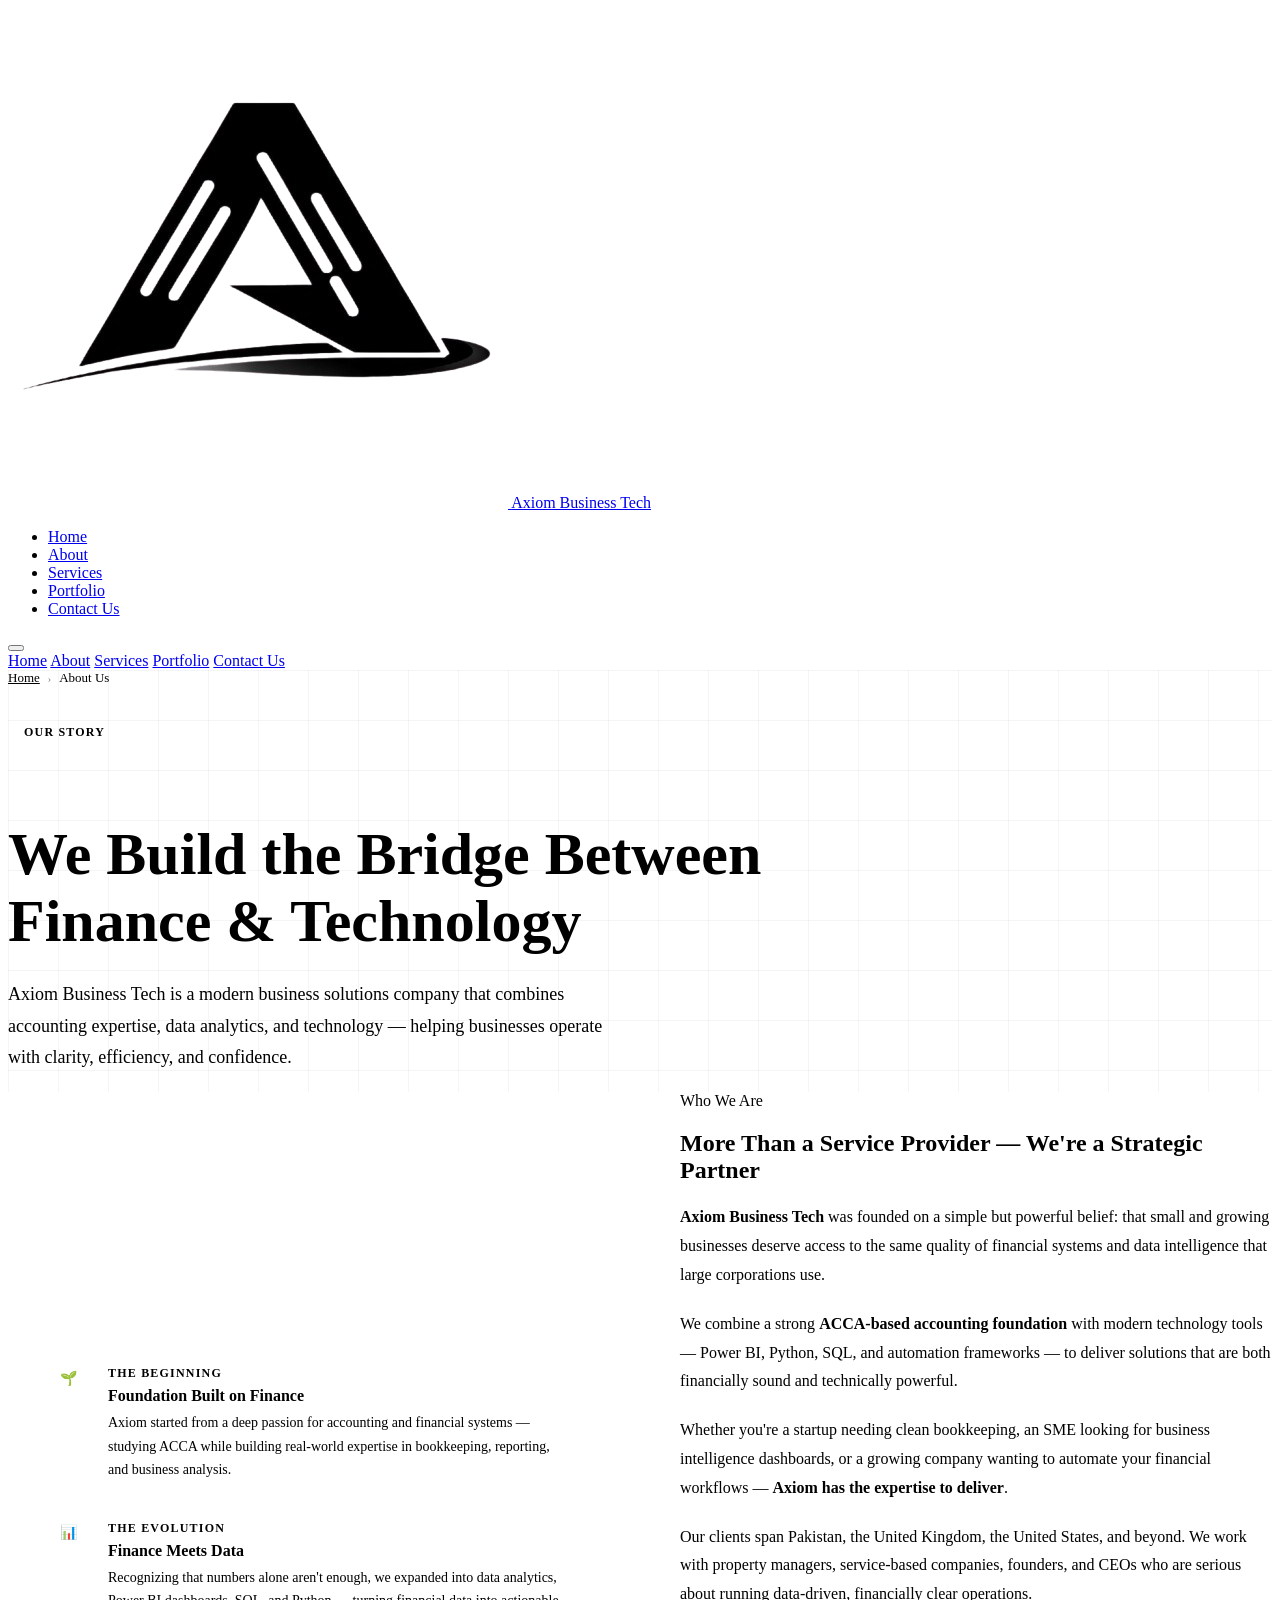
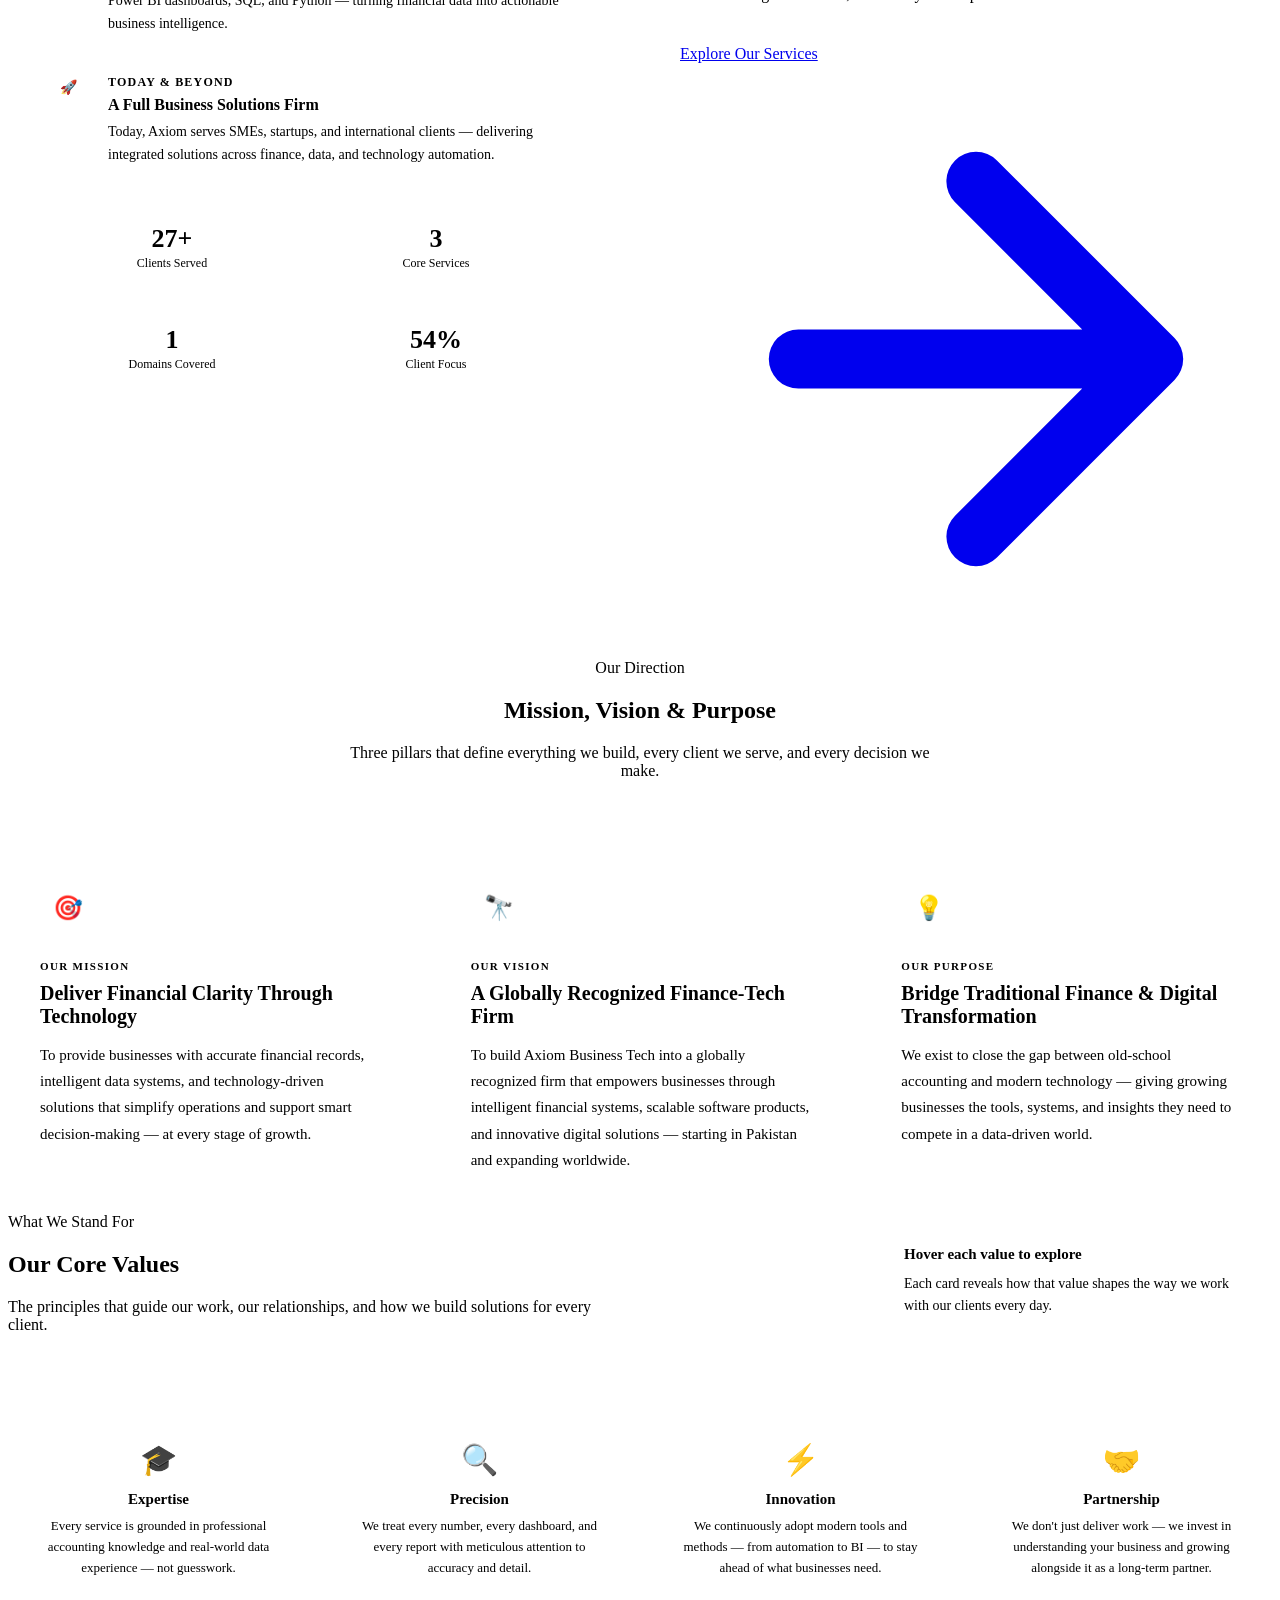
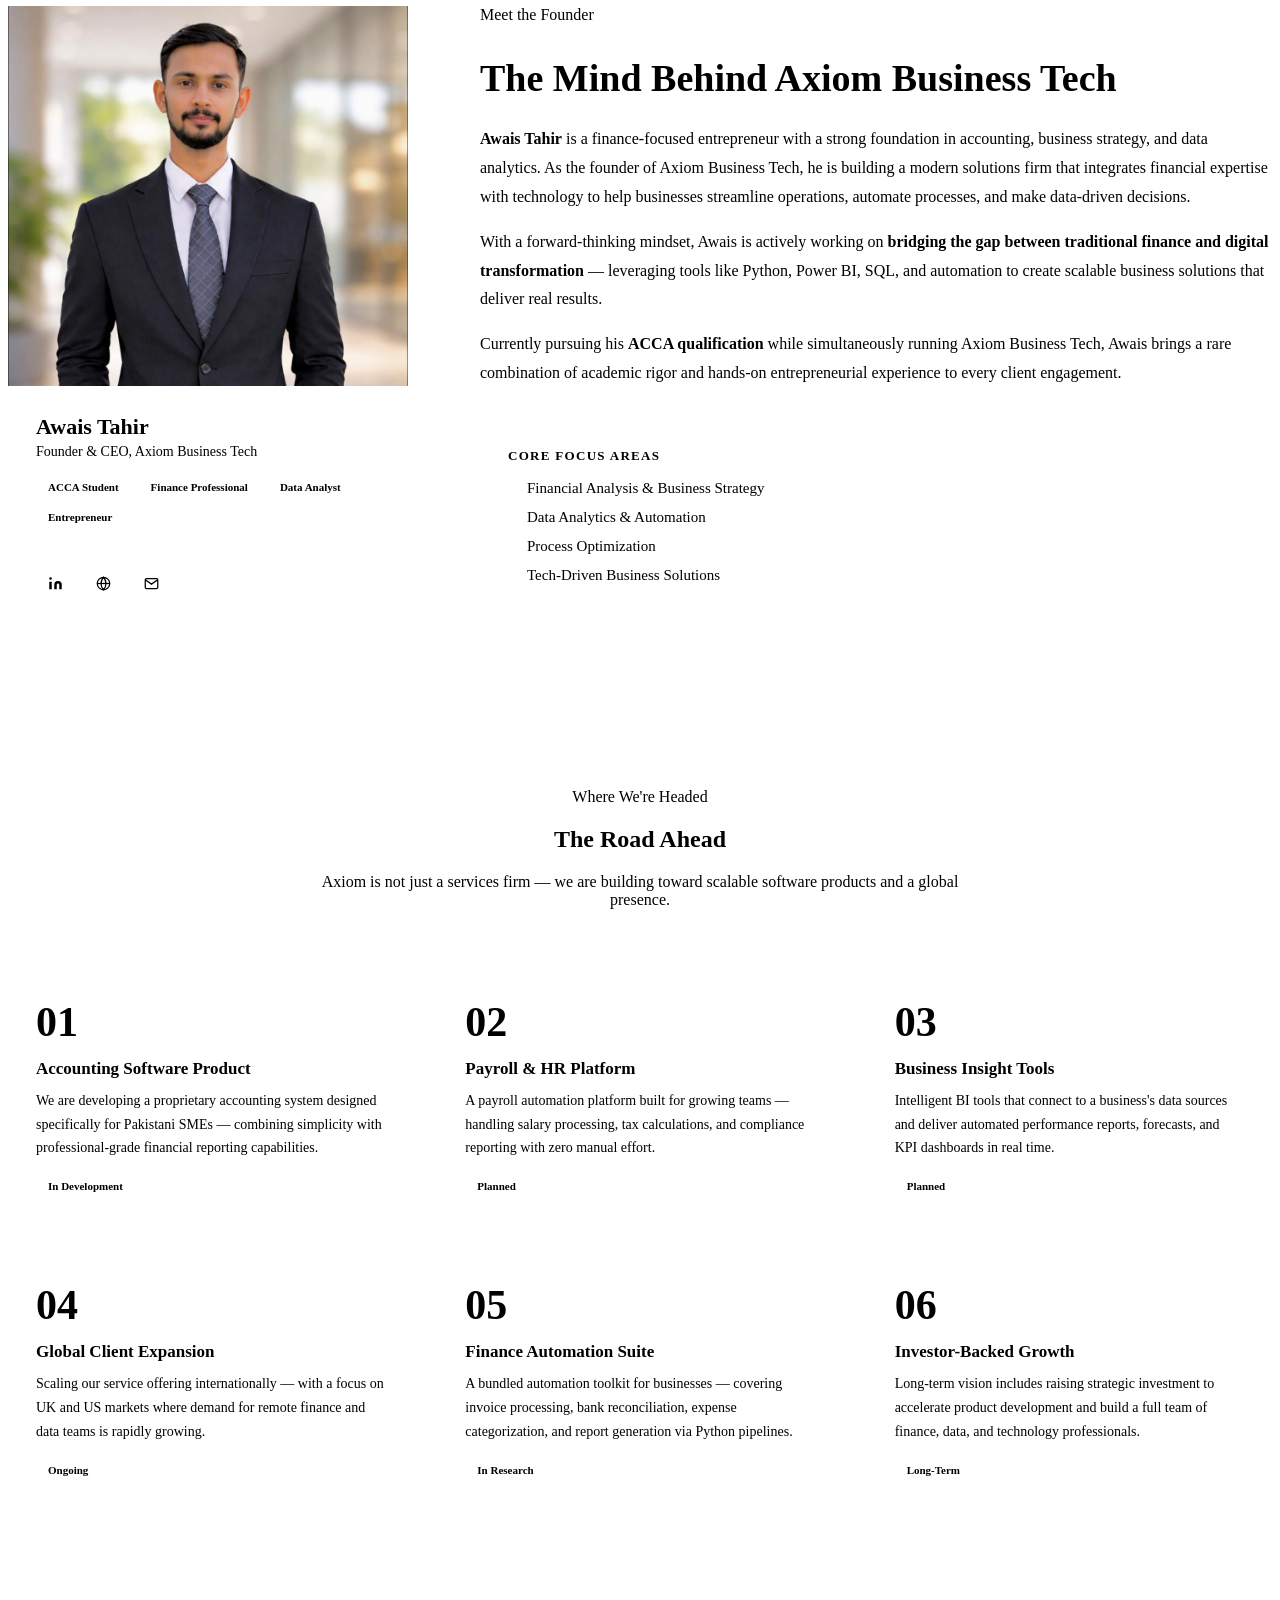
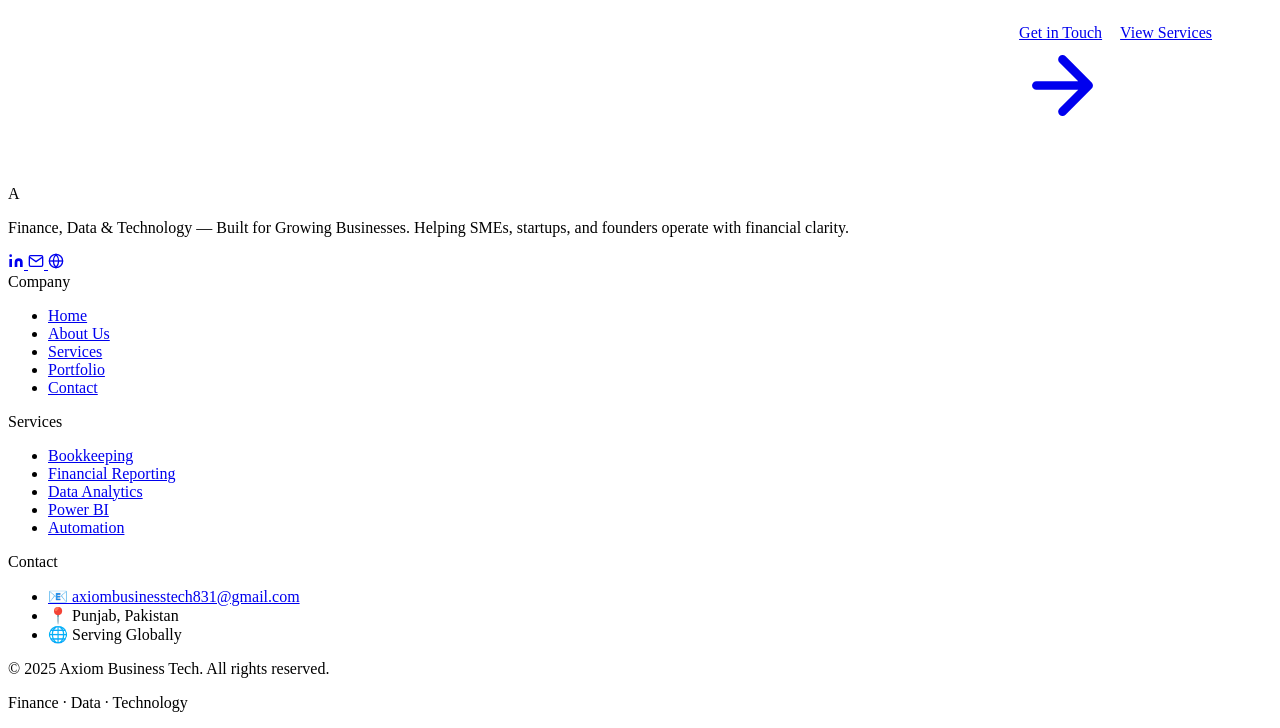
==== about.html @ 5a4dc17b "Update about.html" ====
<!DOCTYPE html>
<html lang="en">
<head>
  <meta charset="UTF-8" />
  <meta name="viewport" content="width=device-width, initial-scale=1.0" />
  <link rel="icon" href="/Assets/axiomlogo.svg" type="image/svg+xml">
  <title>About Us — Axiom Business Tech</title>
  <meta name="description" content="Learn about Axiom Business Tech — our story, mission, vision, and the founder behind the company. A modern finance, data and technology firm built for growing businesses." />
  <meta name="keywords" content="Axiom Business Tech, about us, Awais Tahir, ACCA, finance technology, data analytics, business solutions Pakistan" />
  <meta name="author" content="Axiom Business Tech" />
  <meta name="robots" content="index, follow" />
  <meta property="og:title" content="About Us — Axiom Business Tech" />
  <meta property="og:description" content="Finance, Data & Technology — Built for Growing Businesses" />
  <meta property="og:type" content="website" />
  <link rel="icon" type="image/x-icon" href="assets/favicon.ico" />
  <link rel="apple-touch-icon" href="assets/favicon.ico" />
  <link rel="preconnect" href="https://fonts.googleapis.com" />
  <link rel="preconnect" href="https://fonts.gstatic.com" crossorigin />
  <link href="https://fonts.googleapis.com/css2?family=Sora:wght@300;400;500;600;700;800&family=DM+Sans:wght@300;400;500;600&display=swap" rel="stylesheet" />
  <style>
    .page-hero { padding: calc(var(--nav-height) + 80px) 0 80px; background: var(--color-white); position: relative; overflow: hidden; }
    .page-hero-grid { position: absolute; inset: 0; background-image: linear-gradient(rgba(0,0,0,0.04) 1px, transparent 1px), linear-gradient(90deg, rgba(0,0,0,0.04) 1px, transparent 1px); background-size: 50px 50px; pointer-events: none; }
    .page-hero-content { position: relative; z-index: 1; max-width: 760px; }
    .page-hero-tag { display: inline-flex; align-items: center; gap: 8px; padding: 7px 16px; background: var(--color-bg); border: 1px solid var(--color-border); border-radius: var(--radius-full); font-size: 12px; font-weight: 600; letter-spacing: 0.1em; text-transform: uppercase; color: var(--color-black); margin-bottom: 24px; }
    .page-hero-title { font-family: var(--font-heading); font-size: clamp(36px, 5vw, 60px); font-weight: 800; line-height: 1.12; color: var(--color-black); margin-bottom: 24px; }
    .page-hero-title span { position: relative; display: inline-block; }
    .page-hero-title span::after { content: ""; position: absolute; bottom: 4px; left: 0; width: 100%; height: 4px; background: var(--color-black); border-radius: 2px; opacity: 0.12; }
    .page-hero-subtitle { font-size: 18px; color: var(--color-muted); line-height: 1.75; max-width: 600px; }
    .breadcrumb { display: flex; align-items: center; gap: 8px; font-size: 13px; color: var(--color-muted); margin-bottom: 32px; }
    .breadcrumb a { color: var(--color-muted); transition: var(--transition); }
    .breadcrumb a:hover { color: var(--color-black); }
    .breadcrumb-sep { font-size: 10px; opacity: 0.5; }
    .breadcrumb-current { color: var(--color-black); font-weight: 500; }
    .story-section { padding: var(--section-padding); background: var(--color-white); }
    .story-grid { display: grid; grid-template-columns: 1fr 1fr; gap: 80px; align-items: center; }
    .story-img-box { background: var(--color-bg); border: 1px solid var(--color-border); border-radius: var(--radius-lg); padding: 48px 40px; position: relative; }
    .story-year-line { display: flex; flex-direction: column; gap: 0; }
    .story-year-item { display: flex; gap: 20px; position: relative; }
    .story-year-item:not(:last-child)::after { content: ""; position: absolute; left: 19px; top: 40px; width: 2px; height: calc(100% - 8px); background: var(--color-border); }
    .story-year-dot { width: 40px; height: 40px; border-radius: 50%; background: var(--color-white); border: 2px solid var(--color-border); display: flex; align-items: center; justify-content: center; font-size: 14px; flex-shrink: 0; z-index: 1; transition: var(--transition); }
    .story-year-item:hover .story-year-dot { background: var(--color-black); border-color: var(--color-black); color: white; }
    .story-year-body { padding: 8px 0 32px; }
    .story-year-label { font-family: var(--font-heading); font-size: 12px; font-weight: 700; letter-spacing: 0.1em; text-transform: uppercase; color: var(--color-muted); margin-bottom: 6px; }
    .story-year-title { font-family: var(--font-heading); font-size: 16px; font-weight: 700; color: var(--color-black); margin-bottom: 6px; }
    .story-year-text { font-size: 14px; color: var(--color-muted); line-height: 1.65; }
    .story-stat-row { display: grid; grid-template-columns: 1fr 1fr; gap: 16px; margin-top: 8px; }
    .story-stat-box { background: var(--color-white); border: 1px solid var(--color-border); border-radius: var(--radius-md); padding: 20px; text-align: center; transition: var(--transition); }
    .story-stat-box:hover { box-shadow: var(--shadow-card); transform: translateY(-2px); }
    .story-stat-num { font-family: var(--font-heading); font-size: 26px; font-weight: 800; color: var(--color-black); line-height: 1; margin-bottom: 4px; }
    .story-stat-label { font-size: 12px; color: var(--color-muted); }
    .story-text p { font-size: 16px; color: var(--color-muted); line-height: 1.8; margin-bottom: 20px; }
    .story-text p:last-child { margin-bottom: 0; }
    .story-text strong { color: var(--color-black); font-weight: 600; }
    .mv-section { padding: var(--section-padding); background: var(--color-bg); }
    .mv-header { text-align: center; max-width: 600px; margin: 0 auto 60px; }
    .mv-header .section-label { justify-content: center; }
    .mv-grid { display: grid; grid-template-columns: repeat(3, 1fr); gap: 28px; }
    .mv-card { background: var(--color-white); border: 1px solid var(--color-border); border-radius: var(--radius-lg); padding: 40px 32px; transition: var(--transition); position: relative; overflow: hidden; }
    .mv-card::after { content: ""; position: absolute; bottom: 0; left: 0; right: 0; height: 3px; background: var(--color-black); opacity: 0; transition: opacity 0.3s; }
    .mv-card:hover { box-shadow: var(--shadow-md); transform: translateY(-6px); }
    .mv-card:hover::after { opacity: 1; }
    .mv-card-icon { width: 56px; height: 56px; background: var(--color-bg); border: 1px solid var(--color-border); border-radius: var(--radius-md); display: flex; align-items: center; justify-content: center; font-size: 24px; margin-bottom: 24px; transition: var(--transition); }
    .mv-card:hover .mv-card-icon { background: var(--color-black); }
    .mv-card-label { font-size: 11px; font-weight: 700; letter-spacing: 0.12em; text-transform: uppercase; color: var(--color-muted); margin-bottom: 10px; }
    .mv-card-title { font-family: var(--font-heading); font-size: 20px; font-weight: 700; color: var(--color-black); margin-bottom: 14px; }
    .mv-card-text { font-size: 15px; color: var(--color-muted); line-height: 1.75; }
    .values-section { padding: var(--section-padding); background: var(--color-white); }
    .values-header { display: grid; grid-template-columns: 1fr 1fr; gap: 60px; align-items: center; margin-bottom: 64px; }
    .values-grid { display: grid; grid-template-columns: repeat(4, 1fr); gap: 20px; }
    .value-card { padding: 28px 24px; border: 1px solid var(--color-border); border-radius: var(--radius-lg); background: var(--color-bg); transition: var(--transition); text-align: center; }
    .value-card:hover { background: var(--color-black); border-color: var(--color-black); transform: translateY(-4px); box-shadow: var(--shadow-md); }
    .value-card:hover .value-icon, .value-card:hover .value-title, .value-card:hover .value-text { color: white; }
    .value-icon { font-size: 30px; margin-bottom: 14px; display: block; transition: var(--transition); }
    .value-title { font-family: var(--font-heading); font-size: 15px; font-weight: 700; color: var(--color-black); margin-bottom: 8px; transition: var(--transition); }
    .value-text { font-size: 13px; color: var(--color-muted); line-height: 1.6; transition: var(--transition); }
    .founder-section { padding: var(--section-padding); background: var(--color-bg); }
    .founder-grid { display: grid; grid-template-columns: 400px 1fr; gap: 72px; align-items: start; }
    .founder-card { background: var(--color-white); border: 1px solid var(--color-border); border-radius: var(--radius-lg); overflow: hidden; box-shadow: var(--shadow-card); position: sticky; top: calc(var(--nav-height) + 24px); }
    .founder-photo { width: 100%; height: 380px; background: var(--color-bg-alt); position: relative; overflow: hidden; border-bottom: 1px solid var(--color-border); }
    .founder-photo img { width: 100%; height: 100%; object-fit: cover; object-position: center top; display: block; transition: transform 0.4s ease; }
    .founder-photo:hover img { transform: scale(1.04); }
    .founder-photo-placeholder { width: 100%; height: 100%; background: linear-gradient(160deg, var(--color-bg) 0%, var(--color-bg-alt) 100%); display: flex; flex-direction: column; align-items: center; justify-content: center; gap: 12px; }
    .founder-photo-initials { width: 100px; height: 100px; border-radius: 50%; background: var(--color-black); display: flex; align-items: center; justify-content: center; font-family: var(--font-heading); font-size: 36px; font-weight: 800; color: white; }
    .founder-photo img { width: 100%; height: 100%; object-fit: cover; }
    .founder-card-body { padding: 28px; }
    .founder-name { font-family: var(--font-heading); font-size: 22px; font-weight: 800; color: var(--color-black); margin-bottom: 4px; }
    .founder-role { font-size: 14px; color: var(--color-muted); margin-bottom: 16px; }
    .founder-badges { display: flex; flex-wrap: wrap; gap: 8px; margin-bottom: 20px; }
    .founder-badge { font-size: 11px; font-weight: 600; padding: 5px 12px; border-radius: var(--radius-full); border: 1px solid var(--color-border); background: var(--color-bg); color: var(--color-mid); }
    .founder-socials { display: flex; gap: 10px; padding-top: 16px; border-top: 1px solid var(--color-border); }
    .founder-social { width: 38px; height: 38px; border-radius: var(--radius-sm); border: 1px solid var(--color-border); display: flex; align-items: center; justify-content: center; color: var(--color-mid); transition: var(--transition); }
    .founder-social:hover { background: var(--color-black); border-color: var(--color-black); color: white; transform: translateY(-2px); }
    .founder-content .section-label { margin-bottom: 8px; }
    .founder-content h2 { font-family: var(--font-heading); font-size: clamp(26px, 3.5vw, 38px); font-weight: 800; color: var(--color-black); line-height: 1.2; margin-bottom: 24px; }
    .founder-bio { font-size: 16px; color: var(--color-muted); line-height: 1.8; margin-bottom: 16px; }
    .founder-bio strong { color: var(--color-black); font-weight: 600; }
    .founder-focus { margin: 32px 0; padding: 28px; background: var(--color-white); border: 1px solid var(--color-border); border-radius: var(--radius-lg); }
    .founder-focus-title { font-family: var(--font-heading); font-size: 13px; font-weight: 700; letter-spacing: 0.1em; text-transform: uppercase; color: var(--color-black); margin-bottom: 16px; }
    .founder-focus-list { display: flex; flex-direction: column; gap: 12px; }
    .founder-focus-item { display: flex; align-items: center; gap: 12px; font-size: 15px; color: var(--color-dark); }
    .founder-focus-item::before { content: ""; width: 7px; height: 7px; border-radius: 50%; background: var(--color-black); flex-shrink: 0; }
    .founder-vision-box { background: var(--color-black); border-radius: var(--radius-lg); padding: 32px; margin-top: 8px; }
    .founder-vision-label { font-size: 11px; font-weight: 700; letter-spacing: 0.12em; text-transform: uppercase; color: rgba(255,255,255,0.5); margin-bottom: 12px; }
    .founder-vision-text { font-family: var(--font-heading); font-size: 17px; font-weight: 600; color: white; line-height: 1.65; }
    .future-section { padding: var(--section-padding); background: var(--color-white); }
    .future-header { text-align: center; max-width: 640px; margin: 0 auto 60px; }
    .future-header .section-label { justify-content: center; }
    .future-grid { display: grid; grid-template-columns: repeat(3, 1fr); gap: 24px; margin-bottom: 60px; }
    .future-card { border: 1px solid var(--color-border); border-radius: var(--radius-lg); padding: 32px 28px; background: var(--color-white); transition: var(--transition); position: relative; overflow: hidden; }
    .future-card::before { content: ""; position: absolute; top: 0; left: 0; right: 0; height: 3px; background: var(--color-black); opacity: 0; transition: opacity 0.3s; }
    .future-card:hover { box-shadow: var(--shadow-card); transform: translateY(-4px); background: var(--color-bg); }
    .future-card:hover::before { opacity: 1; }
    .future-card-num { font-family: var(--font-heading); font-size: 42px; font-weight: 800; color: var(--color-border); line-height: 1; margin-bottom: 16px; transition: var(--transition); }
    .future-card:hover .future-card-num { color: var(--color-black); opacity: 0.12; }
    .future-card-title { font-family: var(--font-heading); font-size: 17px; font-weight: 700; color: var(--color-black); margin-bottom: 10px; }
    .future-card-text { font-size: 14px; color: var(--color-muted); line-height: 1.7; }
    .future-card-tag { display: inline-flex; margin-top: 16px; font-size: 11px; font-weight: 600; padding: 4px 12px; border-radius: var(--radius-full); border: 1px solid var(--color-border); color: var(--color-mid); }
    .about-cta-banner { background: var(--color-black); border-radius: var(--radius-lg); padding: 52px 60px; display: flex; align-items: center; justify-content: space-between; gap: 32px; flex-wrap: wrap; }
    .about-cta-text h3 { font-family: var(--font-heading); font-size: clamp(20px, 3vw, 28px); font-weight: 800; color: white; margin-bottom: 8px; }
    .about-cta-text p { font-size: 15px; color: rgba(255,255,255,0.6); }
    @media (max-width: 1024px) {
      .story-grid { grid-template-columns: 1fr; gap: 50px; }
      .mv-grid { grid-template-columns: 1fr 1fr; }
      .values-grid { grid-template-columns: repeat(2, 1fr); }
      .values-header { grid-template-columns: 1fr; gap: 32px; }
      .founder-grid { grid-template-columns: 1fr; gap: 48px; }
      .founder-card { position: static; }
      .founder-photo { aspect-ratio: 4/3; }
      .future-grid { grid-template-columns: 1fr 1fr; }
      .about-cta-banner { padding: 40px; }
    }
    @media (max-width: 768px) {
      .mv-grid { grid-template-columns: 1fr; }
      .values-grid { grid-template-columns: 1fr 1fr; }
      .future-grid { grid-template-columns: 1fr; }
      .about-cta-banner { flex-direction: column; text-align: center; padding: 36px 28px; }
    }
    @media (max-width: 480px) {
      .values-grid { grid-template-columns: 1fr; }
      .story-stat-row { grid-template-columns: 1fr 1fr; }
    }
  </style>
</head>
<body>

  <nav class="navbar" role="navigation" aria-label="Main navigation">
    <div class="nav-container">
      <a href="index.html" class="nav-logo" aria-label="Axiom Business Tech">
        <img src="Assets/axiomlogo.png" alt="Axiom Business Tech Logo" class="nav-logo-img" />
        <span class="nav-logo-text">Axiom Business Tech</span>
      </a>
      <ul class="nav-links" role="list">
        <li><a href="index.html" class="nav-link">Home</a></li>
        <li><a href="about.html" class="nav-link active">About</a></li>
        <li><a href="services.html" class="nav-link">Services</a></li>
        <li><a href="portfolio.html" class="nav-link">Portfolio</a></li>
        <li><a href="contact.html" class="nav-cta">Contact Us</a></li>
      </ul>
      <button id="hamburgerBtn" class="nav-hamburger" aria-label="Toggle mobile menu" aria-expanded="false">
        <span></span><span></span><span></span>
      </button>
    </div>
    <div id="mobileMenu" class="nav-mobile">
      <a href="index.html" class="nav-link">Home</a>
      <a href="about.html" class="nav-link active">About</a>
      <a href="services.html" class="nav-link">Services</a>
      <a href="portfolio.html" class="nav-link">Portfolio</a>
      <a href="contact.html" class="nav-cta">Contact Us</a>
    </div>
  </nav>

  <main>

    <section class="page-hero" aria-label="About page hero">
      <div class="page-hero-grid" aria-hidden="true"></div>
      <div class="container">
        <div class="breadcrumb">
          <a href="index.html">Home</a>
          <span class="breadcrumb-sep">›</span>
          <span class="breadcrumb-current">About Us</span>
        </div>
        <div class="page-hero-content">
          <div class="page-hero-tag"><span>Our Story</span></div>
          <h1 class="page-hero-title">We Build the Bridge Between <span>Finance & Technology</span></h1>
          <p class="page-hero-subtitle">Axiom Business Tech is a modern business solutions company that combines accounting expertise, data analytics, and technology — helping businesses operate with clarity, efficiency, and confidence.</p>
        </div>
      </div>
    </section>

    <section class="story-section" aria-label="Company story">
      <div class="container">
        <div class="story-grid">
          <div class="fade-in">
            <div class="story-img-box">
              <div class="story-year-line">
                <div class="story-year-item">
                  <div class="story-year-dot">🌱</div>
                  <div class="story-year-body">
                    <div class="story-year-label">The Beginning</div>
                    <div class="story-year-title">Foundation Built on Finance</div>
                    <div class="story-year-text">Axiom started from a deep passion for accounting and financial systems — studying ACCA while building real-world expertise in bookkeeping, reporting, and business analysis.</div>
                  </div>
                </div>
                <div class="story-year-item">
                  <div class="story-year-dot">📊</div>
                  <div class="story-year-body">
                    <div class="story-year-label">The Evolution</div>
                    <div class="story-year-title">Finance Meets Data</div>
                    <div class="story-year-text">Recognizing that numbers alone aren't enough, we expanded into data analytics, Power BI dashboards, SQL, and Python — turning financial data into actionable business intelligence.</div>
                  </div>
                </div>
                <div class="story-year-item">
                  <div class="story-year-dot">🚀</div>
                  <div class="story-year-body">
                    <div class="story-year-label">Today & Beyond</div>
                    <div class="story-year-title">A Full Business Solutions Firm</div>
                    <div class="story-year-text">Today, Axiom serves SMEs, startups, and international clients — delivering integrated solutions across finance, data, and technology automation.</div>
                  </div>
                </div>
              </div>
              <div class="story-stat-row">
                <div class="story-stat-box"><div class="story-stat-num" data-count="50" data-suffix="+">50+</div><div class="story-stat-label">Clients Served</div></div>
                <div class="story-stat-box"><div class="story-stat-num" data-count="6" data-suffix="">6</div><div class="story-stat-label">Core Services</div></div>
                <div class="story-stat-box"><div class="story-stat-num" data-count="3" data-suffix="">3</div><div class="story-stat-label">Domains Covered</div></div>
                <div class="story-stat-box"><div class="story-stat-num" data-count="100" data-suffix="%">100%</div><div class="story-stat-label">Client Focus</div></div>
              </div>
            </div>
          </div>

          <div class="story-text fade-in fade-in-delay-2">
            <div class="section-label">Who We Are</div>
            <h2 class="section-title">More Than a Service Provider — We're a Strategic Partner</h2>
            <p><strong>Axiom Business Tech</strong> was founded on a simple but powerful belief: that small and growing businesses deserve access to the same quality of financial systems and data intelligence that large corporations use.</p>
            <p>We combine a strong <strong>ACCA-based accounting foundation</strong> with modern technology tools — Power BI, Python, SQL, and automation frameworks — to deliver solutions that are both financially sound and technically powerful.</p>
            <p>Whether you're a startup needing clean bookkeeping, an SME looking for business intelligence dashboards, or a growing company wanting to automate your financial workflows — <strong>Axiom has the expertise to deliver</strong>.</p>
            <p>Our clients span Pakistan, the United Kingdom, the United States, and beyond. We work with property managers, service-based companies, founders, and CEOs who are serious about running data-driven, financially clear operations.</p>
            <div style="margin-top:36px">
              <a href="services.html" class="btn btn-primary">Explore Our Services <svg class="btn-icon" viewBox="0 0 20 20" fill="none"><path d="M4 10h12M10 4l6 6-6 6" stroke="currentColor" stroke-width="2" stroke-linecap="round" stroke-linejoin="round"/></svg></a>
            </div>
          </div>
        </div>
      </div>
    </section>

    <section class="mv-section" aria-label="Mission and Vision">
      <div class="container">
        <div class="mv-header fade-in">
          <div class="section-label">Our Direction</div>
          <h2 class="section-title">Mission, Vision & Purpose</h2>
          <p class="section-subtitle">Three pillars that define everything we build, every client we serve, and every decision we make.</p>
        </div>
        <div class="mv-grid">
          <div class="mv-card fade-in fade-in-delay-1">
            <div class="mv-card-icon">🎯</div>
            <div class="mv-card-label">Our Mission</div>
            <div class="mv-card-title">Deliver Financial Clarity Through Technology</div>
            <div class="mv-card-text">To provide businesses with accurate financial records, intelligent data systems, and technology-driven solutions that simplify operations and support smart decision-making — at every stage of growth.</div>
          </div>
          <div class="mv-card fade-in fade-in-delay-2">
            <div class="mv-card-icon">🔭</div>
            <div class="mv-card-label">Our Vision</div>
            <div class="mv-card-title">A Globally Recognized Finance-Tech Firm</div>
            <div class="mv-card-text">To build Axiom Business Tech into a globally recognized firm that empowers businesses through intelligent financial systems, scalable software products, and innovative digital solutions — starting in Pakistan and expanding worldwide.</div>
          </div>
          <div class="mv-card fade-in fade-in-delay-3">
            <div class="mv-card-icon">💡</div>
            <div class="mv-card-label">Our Purpose</div>
            <div class="mv-card-title">Bridge Traditional Finance & Digital Transformation</div>
            <div class="mv-card-text">We exist to close the gap between old-school accounting and modern technology — giving growing businesses the tools, systems, and insights they need to compete in a data-driven world.</div>
          </div>
        </div>
      </div>
    </section>

    <section class="values-section" aria-label="Core Values">
      <div class="container">
        <div class="values-header">
          <div class="fade-in">
            <div class="section-label">What We Stand For</div>
            <h2 class="section-title">Our Core Values</h2>
            <p class="section-subtitle">The principles that guide our work, our relationships, and how we build solutions for every client.</p>
          </div>
          <div class="fade-in fade-in-delay-2" style="display:flex;align-items:center;justify-content:flex-end">
            <div style="background:var(--color-bg);border:1px solid var(--color-border);border-radius:var(--radius-lg);padding:28px;max-width:340px">
              <div style="font-family:var(--font-heading);font-size:15px;font-weight:700;color:var(--color-black);margin-bottom:10px">Hover each value to explore</div>
              <div style="font-size:14px;color:var(--color-muted);line-height:1.6">Each card reveals how that value shapes the way we work with our clients every day.</div>
            </div>
          </div>
        </div>
        <div class="values-grid">
          <div class="value-card fade-in fade-in-delay-1"><span class="value-icon">🎓</span><div class="value-title">Expertise</div><div class="value-text">Every service is grounded in professional accounting knowledge and real-world data experience — not guesswork.</div></div>
          <div class="value-card fade-in fade-in-delay-2"><span class="value-icon">🔍</span><div class="value-title">Precision</div><div class="value-text">We treat every number, every dashboard, and every report with meticulous attention to accuracy and detail.</div></div>
          <div class="value-card fade-in fade-in-delay-3"><span class="value-icon">⚡</span><div class="value-title">Innovation</div><div class="value-text">We continuously adopt modern tools and methods — from automation to BI — to stay ahead of what businesses need.</div></div>
          <div class="value-card fade-in fade-in-delay-4"><span class="value-icon">🤝</span><div class="value-title">Partnership</div><div class="value-text">We don't just deliver work — we invest in understanding your business and growing alongside it as a long-term partner.</div></div>
        </div>
      </div>
    </section>

    <section class="founder-section" aria-label="Founder Profile">
      <div class="container">
        <div class="founder-grid">
          <div class="fade-in">
            <div class="founder-card">
              <div class="founder-photo">
                <img
                  src="Assets/founder.png"
                  alt="Awais Tahir — Founder of Axiom Business Tech"
                  onerror="this.style.display='none';this.nextElementSibling.style.display='flex';"
                />
                <div class="founder-photo-placeholder" style="display:none;">
                  <div class="founder-photo-initials">AT</div>
                </div>
              </div>
              <div class="founder-card-body">
                <div class="founder-name">Awais Tahir</div>
                <div class="founder-role">Founder & CEO, Axiom Business Tech</div>
                <div class="founder-badges">
                  <span class="founder-badge">ACCA Student</span>
                  <span class="founder-badge">Finance Professional</span>
                  <span class="founder-badge">Data Analyst</span>
                  <span class="founder-badge">Entrepreneur</span>
                </div>
                <div class="founder-socials">
                  <a href="https://www.linkedin.com/in/iamawais1628" target="_blank" class="founder-social" aria-label="LinkedIn">
                    <svg width="15" height="15" viewBox="0 0 24 24" fill="currentColor"><path d="M16 8a6 6 0 016 6v7h-4v-7a2 2 0 00-2-2 2 2 0 00-2 2v7h-4v-7a6 6 0 016-6zM2 9h4v12H2z"/><circle cx="4" cy="4" r="2"/></svg>
                  </a>
                  <a href="https://www.iamawaistahir.com" target="_blank" class="founder-social" aria-label="Personal Website">
                    <svg width="15" height="15" viewBox="0 0 24 24" fill="none" stroke="currentColor" stroke-width="2"><circle cx="12" cy="12" r="10"/><line x1="2" y1="12" x2="22" y2="12"/><path d="M12 2a15.3 15.3 0 014 10 15.3 15.3 0 01-4 10 15.3 15.3 0 01-4-10 15.3 15.3 0 014-10z"/></svg>
                  </a>
                  <a href="mailto:axiombusinesstech831@gmail.com" class="founder-social" aria-label="Email">
                    <svg width="15" height="15" viewBox="0 0 24 24" fill="none" stroke="currentColor" stroke-width="2"><path d="M4 4h16c1.1 0 2 .9 2 2v12c0 1.1-.9 2-2 2H4c-1.1 0-2-.9-2-2V6c0-1.1.9-2 2-2z"/><polyline points="22,6 12,13 2,6"/></svg>
                  </a>
                </div>
              </div>
            </div>
          </div>

          <div class="founder-content fade-in fade-in-delay-2">
            <div class="section-label">Meet the Founder</div>
            <h2>The Mind Behind Axiom Business Tech</h2>
            <p class="founder-bio"><strong>Awais Tahir</strong> is a finance-focused entrepreneur with a strong foundation in accounting, business strategy, and data analytics. As the founder of Axiom Business Tech, he is building a modern solutions firm that integrates financial expertise with technology to help businesses streamline operations, automate processes, and make data-driven decisions.</p>
            <p class="founder-bio">With a forward-thinking mindset, Awais is actively working on <strong>bridging the gap between traditional finance and digital transformation</strong> — leveraging tools like Python, Power BI, SQL, and automation to create scalable business solutions that deliver real results.</p>
            <p class="founder-bio">Currently pursuing his <strong>ACCA qualification</strong> while simultaneously running Axiom Business Tech, Awais brings a rare combination of academic rigor and hands-on entrepreneurial experience to every client engagement.</p>
            <div class="founder-focus">
              <div class="founder-focus-title">Core Focus Areas</div>
              <div class="founder-focus-list">
                <div class="founder-focus-item">Financial Analysis & Business Strategy</div>
                <div class="founder-focus-item">Data Analytics & Automation</div>
                <div class="founder-focus-item">Process Optimization</div>
                <div class="founder-focus-item">Tech-Driven Business Solutions</div>
              </div>
            </div>
            <div class="founder-vision-box">
              <div class="founder-vision-label">Personal Vision</div>
              <div class="founder-vision-text">"To build Axiom Business Tech into a globally recognized firm that empowers businesses through intelligent financial systems and innovative digital solutions."</div>
            </div>
          </div>
        </div>
      </div>
    </section>

    <section class="future-section" aria-label="Future Direction">
      <div class="container">
        <div class="future-header fade-in">
          <div class="section-label">Where We're Headed</div>
          <h2 class="section-title">The Road Ahead</h2>
          <p class="section-subtitle">Axiom is not just a services firm — we are building toward scalable software products and a global presence.</p>
        </div>
        <div class="future-grid">
          <div class="future-card fade-in fade-in-delay-1"><div class="future-card-num">01</div><div class="future-card-title">Accounting Software Product</div><div class="future-card-text">We are developing a proprietary accounting system designed specifically for Pakistani SMEs — combining simplicity with professional-grade financial reporting capabilities.</div><span class="future-card-tag">In Development</span></div>
          <div class="future-card fade-in fade-in-delay-2"><div class="future-card-num">02</div><div class="future-card-title">Payroll & HR Platform</div><div class="future-card-text">A payroll automation platform built for growing teams — handling salary processing, tax calculations, and compliance reporting with zero manual effort.</div><span class="future-card-tag">Planned</span></div>
          <div class="future-card fade-in fade-in-delay-3"><div class="future-card-num">03</div><div class="future-card-title">Business Insight Tools</div><div class="future-card-text">Intelligent BI tools that connect to a business's data sources and deliver automated performance reports, forecasts, and KPI dashboards in real time.</div><span class="future-card-tag">Planned</span></div>
          <div class="future-card fade-in fade-in-delay-1"><div class="future-card-num">04</div><div class="future-card-title">Global Client Expansion</div><div class="future-card-text">Scaling our service offering internationally — with a focus on UK and US markets where demand for remote finance and data teams is rapidly growing.</div><span class="future-card-tag">Ongoing</span></div>
          <div class="future-card fade-in fade-in-delay-2"><div class="future-card-num">05</div><div class="future-card-title">Finance Automation Suite</div><div class="future-card-text">A bundled automation toolkit for businesses — covering invoice processing, bank reconciliation, expense categorization, and report generation via Python pipelines.</div><span class="future-card-tag">In Research</span></div>
          <div class="future-card fade-in fade-in-delay-3"><div class="future-card-num">06</div><div class="future-card-title">Investor-Backed Growth</div><div class="future-card-text">Long-term vision includes raising strategic investment to accelerate product development and build a full team of finance, data, and technology professionals.</div><span class="future-card-tag">Long-Term</span></div>
        </div>
        <div class="about-cta-banner fade-in">
          <div class="about-cta-text">
            <h3>Ready to Work with Axiom?</h3>
            <p>Let's discuss how we can help your business grow with better financial systems and data-driven decisions.</p>
          </div>
          <div style="display:flex;gap:14px;flex-wrap:wrap">
            <a href="contact.html" class="btn btn-teal">Get in Touch <svg class="btn-icon" viewBox="0 0 20 20" fill="none"><path d="M4 10h12M10 4l6 6-6 6" stroke="currentColor" stroke-width="2" stroke-linecap="round" stroke-linejoin="round"/></svg></a>
            <a href="services.html" class="btn btn-ghost">View Services</a>
          </div>
        </div>
      </div>
    </section>

  </main>

  <footer class="footer" role="contentinfo">
    <div class="container">
      <div class="footer-grid">
        <div>
          <div class="footer-brand-logo" aria-label="Axiom Business Tech">A</div>
          <p class="footer-tagline">Finance, Data & Technology — Built for Growing Businesses. Helping SMEs, startups, and founders operate with financial clarity.</p>
          <div class="footer-socials">
            <a href="https://www.linkedin.com/company/axiombusinesstech831" target="_blank" rel="noopener" class="footer-social" aria-label="LinkedIn">
              <svg width="16" height="16" viewBox="0 0 24 24" fill="currentColor"><path d="M16 8a6 6 0 016 6v7h-4v-7a2 2 0 00-2-2 2 2 0 00-2 2v7h-4v-7a6 6 0 016-6zM2 9h4v12H2z"/><circle cx="4" cy="4" r="2"/></svg>
            </a>
            <a href="mailto:axiombusinesstech831@gmail.com" class="footer-social" aria-label="Email">
              <svg width="16" height="16" viewBox="0 0 24 24" fill="none" stroke="currentColor" stroke-width="2"><path d="M4 4h16c1.1 0 2 .9 2 2v12c0 1.1-.9 2-2 2H4c-1.1 0-2-.9-2-2V6c0-1.1.9-2 2-2z"/><polyline points="22,6 12,13 2,6"/></svg>
            </a>
            <a href="https://www.iamawaistahir.com" target="_blank" rel="noopener" class="footer-social" aria-label="Personal Website">
              <svg width="16" height="16" viewBox="0 0 24 24" fill="none" stroke="currentColor" stroke-width="2"><circle cx="12" cy="12" r="10"/><line x1="2" y1="12" x2="22" y2="12"/><path d="M12 2a15.3 15.3 0 014 10 15.3 15.3 0 01-4 10 15.3 15.3 0 01-4-10 15.3 15.3 0 014-10z"/></svg>
            </a>
          </div>
        </div>
        <div>
          <div class="footer-col-title">Company</div>
          <ul class="footer-links">
            <li><a href="index.html" class="footer-link">Home</a></li>
            <li><a href="about.html" class="footer-link">About Us</a></li>
            <li><a href="services.html" class="footer-link">Services</a></li>
            <li><a href="portfolio.html" class="footer-link">Portfolio</a></li>
            <li><a href="contact.html" class="footer-link">Contact</a></li>
          </ul>
        </div>
        <div>
          <div class="footer-col-title">Services</div>
          <ul class="footer-links">
            <li><a href="services.html" class="footer-link">Bookkeeping</a></li>
            <li><a href="services.html" class="footer-link">Financial Reporting</a></li>
            <li><a href="services.html" class="footer-link">Data Analytics</a></li>
            <li><a href="services.html" class="footer-link">Power BI</a></li>
            <li><a href="services.html" class="footer-link">Automation</a></li>
          </ul>
        </div>
        <div>
          <div class="footer-col-title">Contact</div>
          <ul class="footer-links">
            <li><a href="mailto:axiombusinesstech831@gmail.com" class="footer-link">📧 axiombusinesstech831@gmail.com</a></li>
            <li><span class="footer-link" style="cursor:default">📍 Punjab, Pakistan</span></li>
            <li><span class="footer-link" style="cursor:default">🌐 Serving Globally</span></li>
          </ul>
        </div>
      </div>
      <div class="footer-bottom">
        <p class="footer-copy">© 2025 <span>Axiom Business Tech</span>. All rights reserved.</p>
        <p class="footer-made">Finance · Data · Technology</p>
      </div>
    </div>
  </footer>

  <script>
    var btn  = document.getElementById('hamburgerBtn');
    var menu = document.getElementById('mobileMenu');
    if (btn && menu) {
      btn.onclick = function (e) {
        e.stopPropagation();
        var isOpen = menu.style.display === 'flex';
        menu.style.display = isOpen ? 'none' : 'flex';
        btn.classList.toggle('open', !isOpen);
      };
      menu.querySelectorAll('a').forEach(function (a) {
        a.onclick = function () { menu.style.display = 'none'; btn.classList.remove('open'); };
      });
      document.addEventListener('click', function (e) {
        if (!btn.contains(e.target) && !menu.contains(e.target)) {
          menu.style.display = 'none'; btn.classList.remove('open');
        }
      });
    }
    var navbar = document.querySelector('.navbar');
    if (navbar) {
      window.addEventListener('scroll', function () {
        navbar.classList.toggle('scrolled', window.scrollY > 20);
      }, { passive: true });
    }
    function revealVisible() {
      document.querySelectorAll('.fade-in').forEach(function (el) {
        if (el.getBoundingClientRect().top < window.innerHeight + 100) el.classList.add('visible');
      });
    }
    window.addEventListener('scroll', revealVisible, { passive: true });
    revealVisible();
    if ('IntersectionObserver' in window) {
      var co = new IntersectionObserver(function (entries) {
        entries.forEach(function (entry) {
          if (!entry.isIntersecting) return;
          var el = entry.target, target = +el.dataset.count, suffix = el.dataset.suffix || '';
          var step = target / (1800 / 16), cur = 0;
          var t = setInterval(function () {
            cur += step;
            if (cur >= target) { cur = target; clearInterval(t); }
            el.textContent = Math.floor(cur) + suffix;
          }, 16);
          co.unobserve(el);
        });
      }, { threshold: 0.5 });
      document.querySelectorAll('[data-count]').forEach(function (el) { co.observe(el); });
    }
  </script>

</body>
</html>
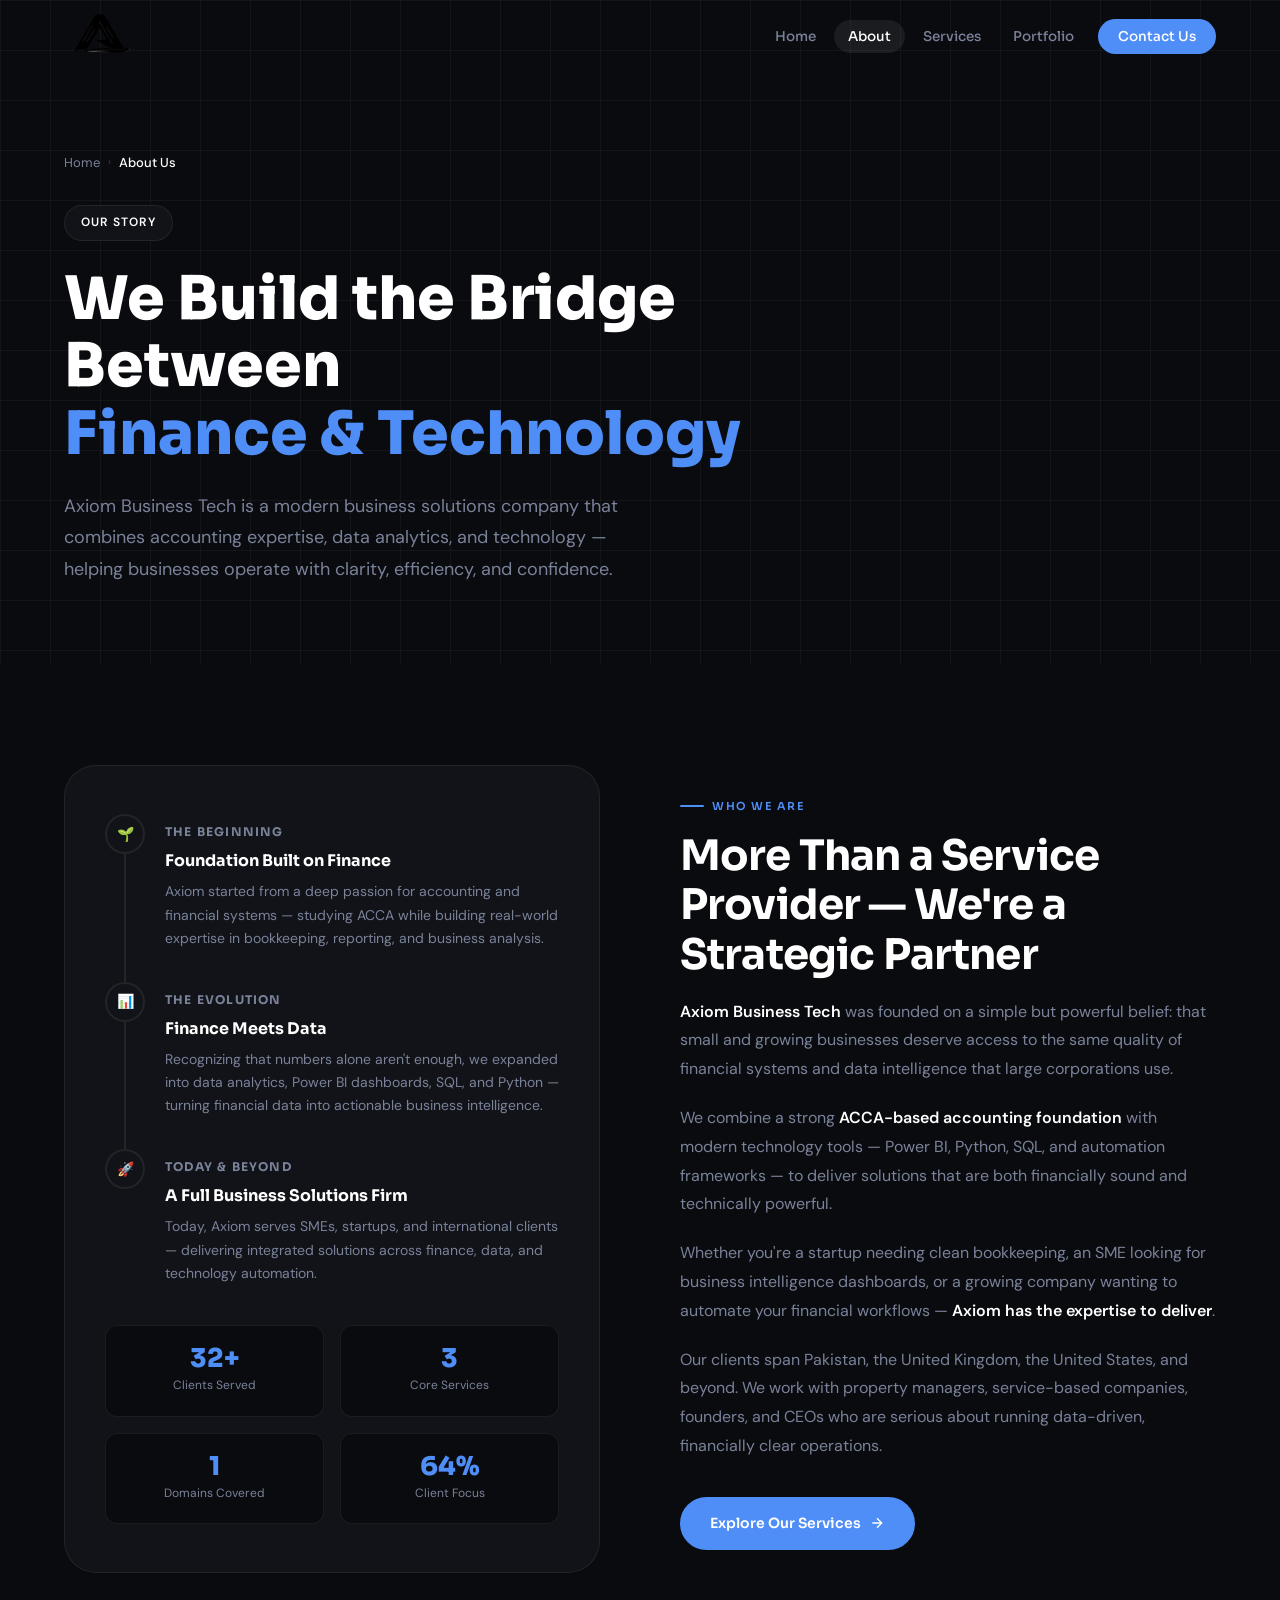
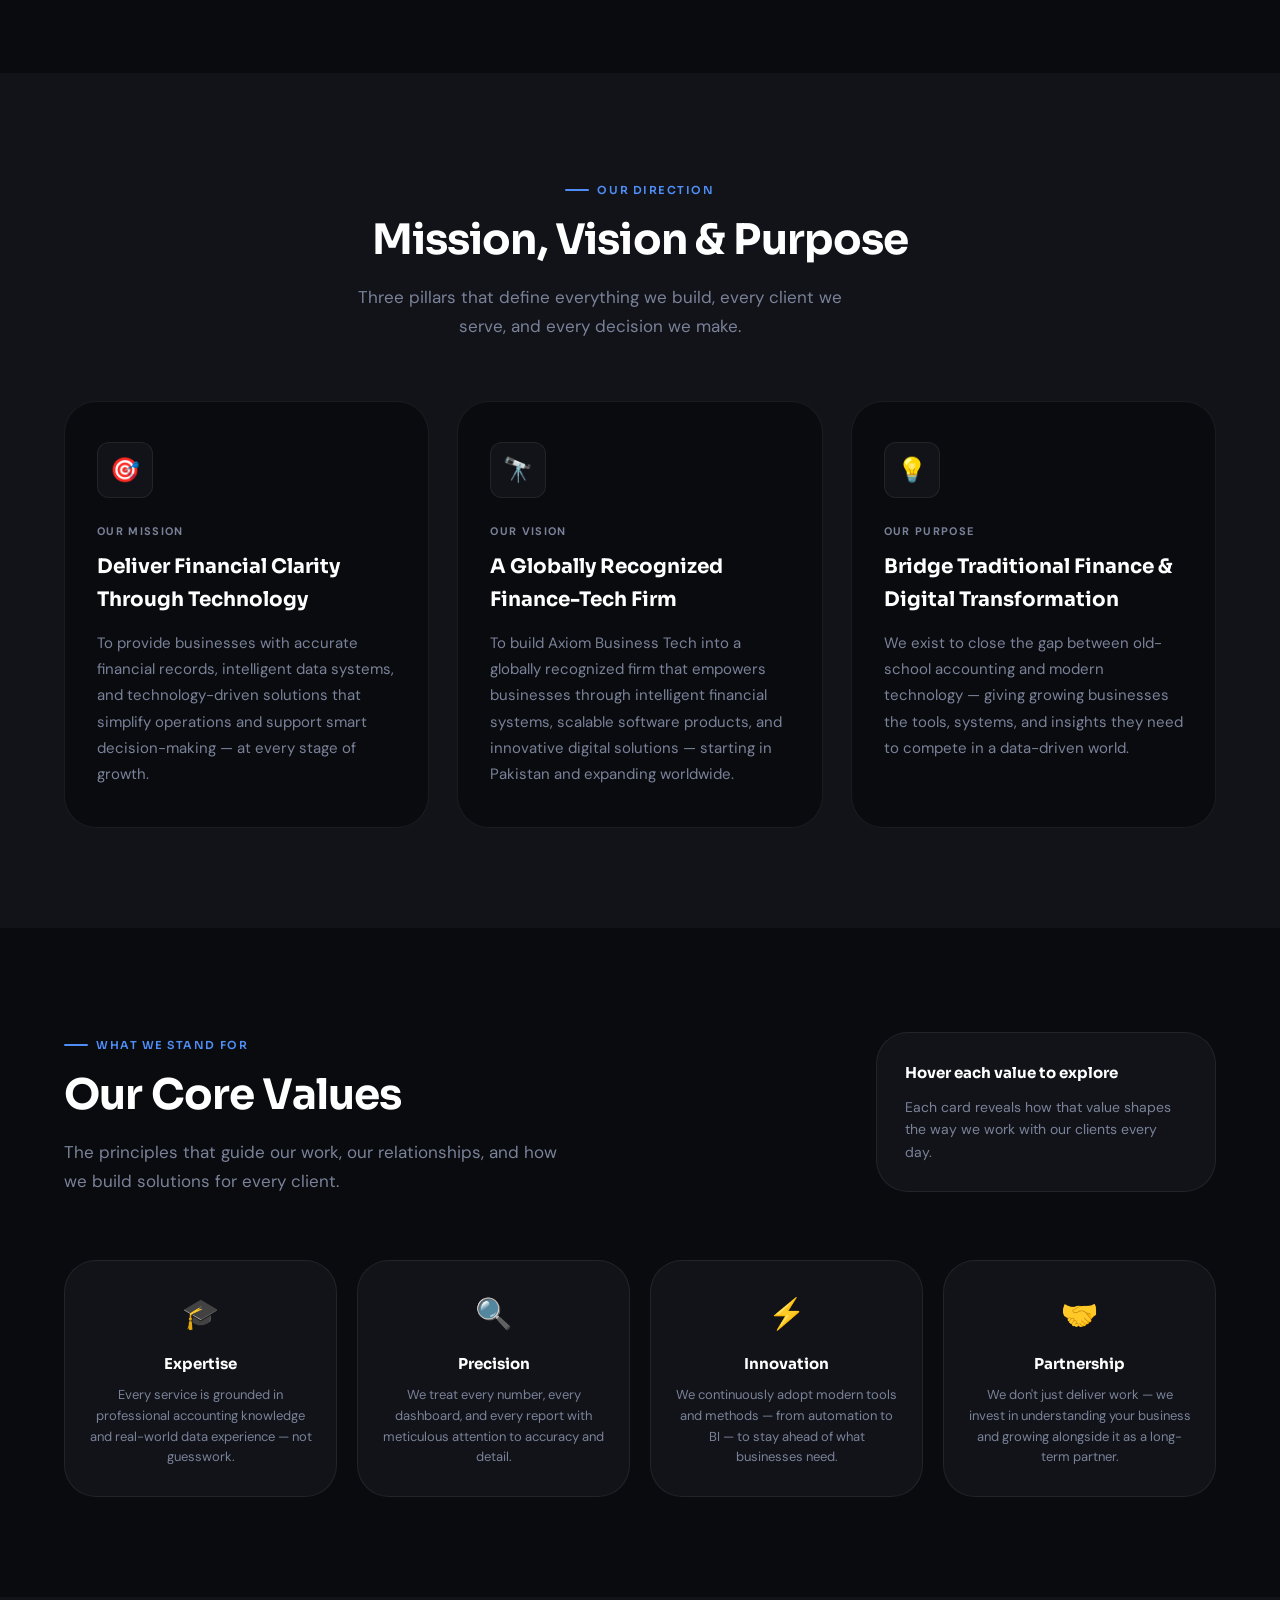
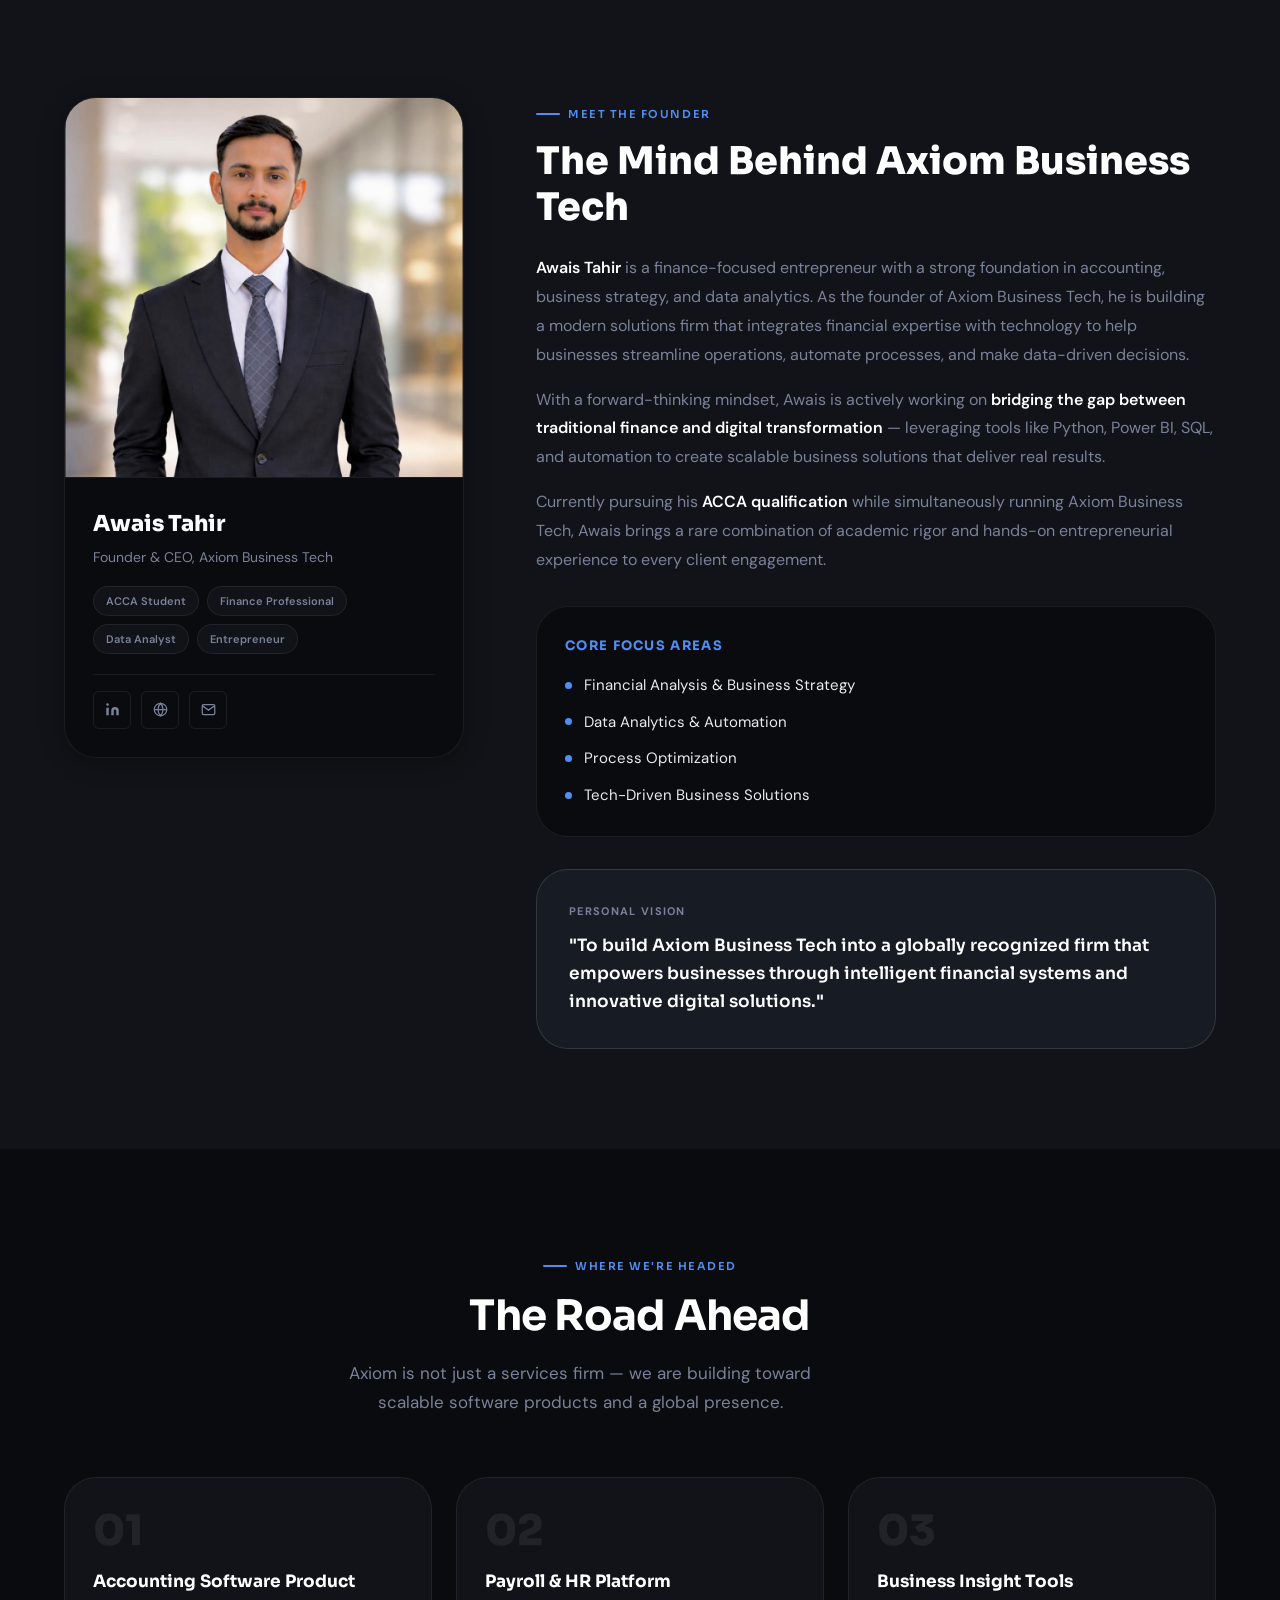
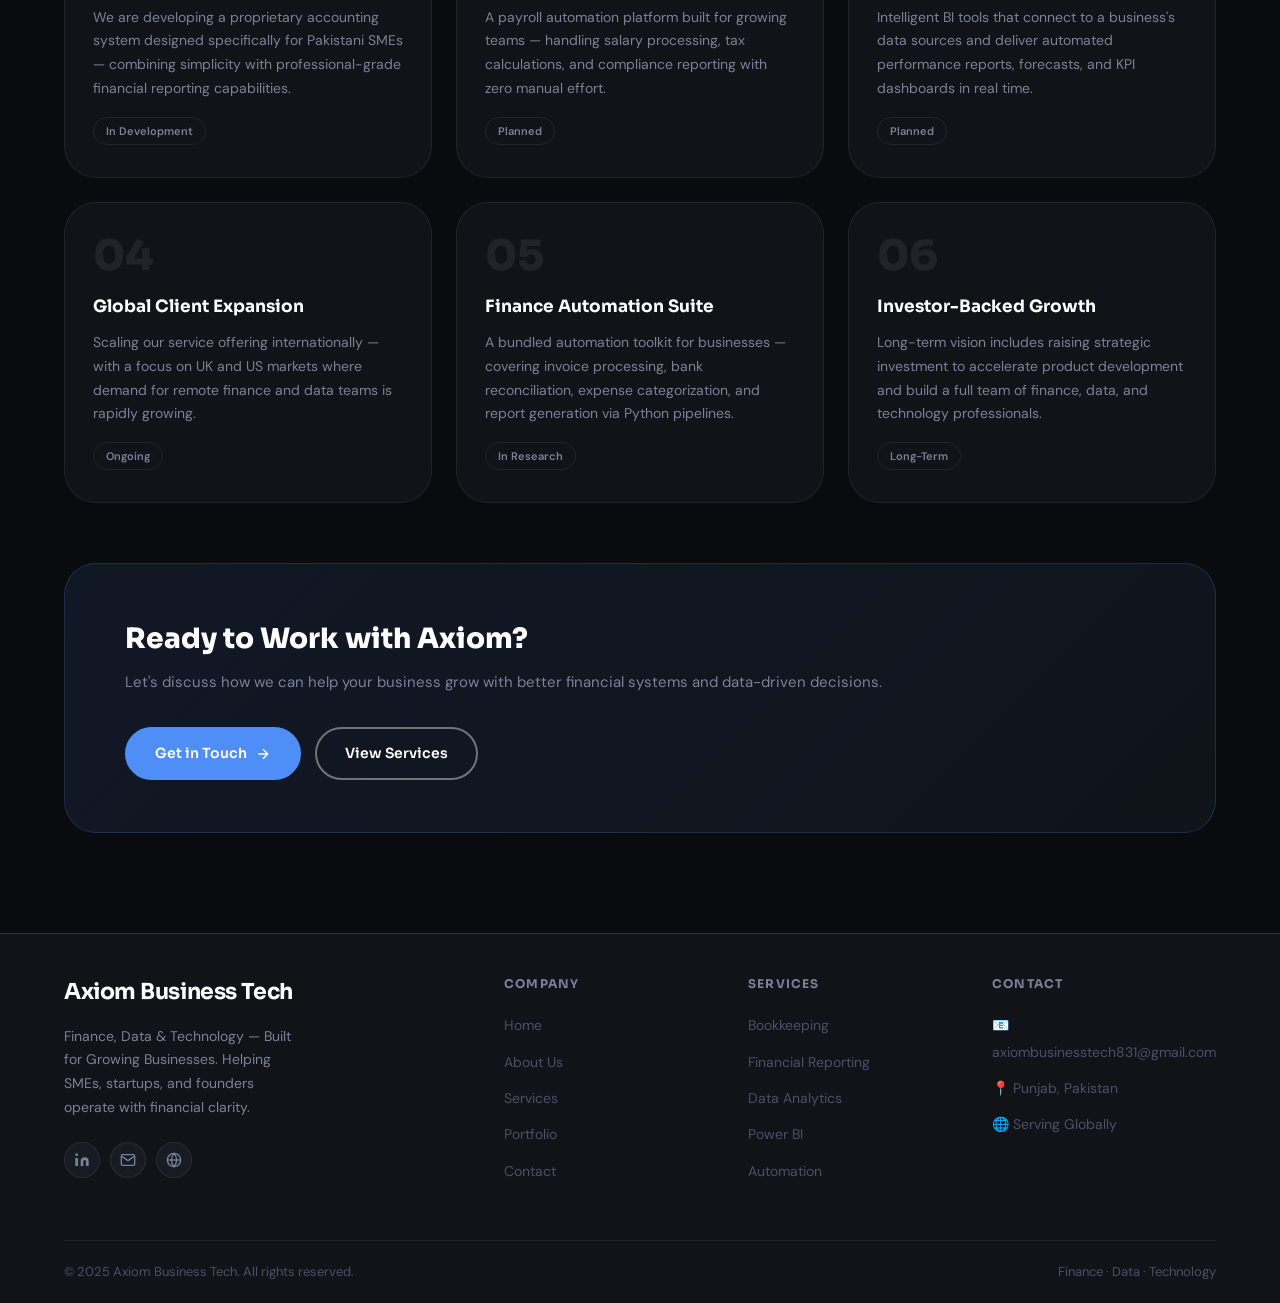
==== commit 77f9bcc6: "Update about.html" ====
--- a/about.html
+++ b/about.html
@@ -3,7 +3,7 @@
 <head>
   <meta charset="UTF-8" />
   <meta name="viewport" content="width=device-width, initial-scale=1.0" />
-  <link rel="icon" href="/Assets/axiomlogo.svg" type="image/svg+xml">
+  <link rel="icon" href="Assets/axiomlogo.png" type="image/png">
   <title>About Us — Axiom Business Tech</title>
   <meta name="description" content="Learn about Axiom Business Tech — our story, mission, vision, and the founder behind the company. A modern finance, data and technology firm built for growing businesses." />
   <meta name="keywords" content="Axiom Business Tech, about us, Awais Tahir, ACCA, finance technology, data analytics, business solutions Pakistan" />
@@ -12,112 +12,144 @@
   <meta property="og:title" content="About Us — Axiom Business Tech" />
   <meta property="og:description" content="Finance, Data & Technology — Built for Growing Businesses" />
   <meta property="og:type" content="website" />
-  <link rel="icon" type="image/x-icon" href="assets/favicon.ico" />
-  <link rel="apple-touch-icon" href="assets/favicon.ico" />
   <link rel="preconnect" href="https://fonts.googleapis.com" />
   <link rel="preconnect" href="https://fonts.gstatic.com" crossorigin />
   <link href="https://fonts.googleapis.com/css2?family=Sora:wght@300;400;500;600;700;800&family=DM+Sans:wght@300;400;500;600&display=swap" rel="stylesheet" />
+  <link rel="stylesheet" href="style.css" />
   <style>
-    .page-hero { padding: calc(var(--nav-height) + 80px) 0 80px; background: var(--color-white); position: relative; overflow: hidden; }
-    .page-hero-grid { position: absolute; inset: 0; background-image: linear-gradient(rgba(0,0,0,0.04) 1px, transparent 1px), linear-gradient(90deg, rgba(0,0,0,0.04) 1px, transparent 1px); background-size: 50px 50px; pointer-events: none; }
+    /* ── FIX 1: Map --color-* aliases to the site's actual --clr-* tokens.
+       style.css defines --clr-* (dark theme). about.html was written with
+       --color-* names so every var() resolved to undefined (transparent),
+       letting the dark body bleed through. ───────────────────────────── */
+    :root {
+      --color-white:  var(--clr-bg);
+      --color-bg:     var(--clr-surface);
+      --color-bg-alt: var(--clr-surface-2);
+      --color-black:  var(--clr-white);
+      --color-dark:   var(--clr-text);
+      --color-mid:    var(--clr-subtle);
+      --color-muted:  var(--clr-muted);
+      --color-border: var(--clr-border);
+    }
+
+    /* ── FIX 2: Force-hide mobile menu on load. style.css may declare
+       .mobile-menu { display: flex } globally; !important wins over that.
+       The JS toggle works by setting element.style.display directly,
+       which overrides even !important, so hamburger toggling still works. */
+    #mobileMenu { display: none !important; }
+    #mobileMenu.open { display: flex !important; }
+
+    /* ── Page-specific layout (unchanged from original) ─────────────── */
+    .page-hero { padding: calc(var(--nav-h, 72px) + 80px) 0 80px; background: var(--clr-bg); position: relative; overflow: hidden; }
+    .page-hero-grid { position: absolute; inset: 0; background-image: linear-gradient(rgba(255,255,255,0.04) 1px, transparent 1px), linear-gradient(90deg, rgba(255,255,255,0.04) 1px, transparent 1px); background-size: 50px 50px; pointer-events: none; }
     .page-hero-content { position: relative; z-index: 1; max-width: 760px; }
-    .page-hero-tag { display: inline-flex; align-items: center; gap: 8px; padding: 7px 16px; background: var(--color-bg); border: 1px solid var(--color-border); border-radius: var(--radius-full); font-size: 12px; font-weight: 600; letter-spacing: 0.1em; text-transform: uppercase; color: var(--color-black); margin-bottom: 24px; }
-    .page-hero-title { font-family: var(--font-heading); font-size: clamp(36px, 5vw, 60px); font-weight: 800; line-height: 1.12; color: var(--color-black); margin-bottom: 24px; }
-    .page-hero-title span { position: relative; display: inline-block; }
-    .page-hero-title span::after { content: ""; position: absolute; bottom: 4px; left: 0; width: 100%; height: 4px; background: var(--color-black); border-radius: 2px; opacity: 0.12; }
-    .page-hero-subtitle { font-size: 18px; color: var(--color-muted); line-height: 1.75; max-width: 600px; }
-    .breadcrumb { display: flex; align-items: center; gap: 8px; font-size: 13px; color: var(--color-muted); margin-bottom: 32px; }
-    .breadcrumb a { color: var(--color-muted); transition: var(--transition); }
-    .breadcrumb a:hover { color: var(--color-black); }
+    .page-hero-tag { display: inline-flex; align-items: center; gap: 8px; padding: 7px 16px; background: var(--clr-surface); border: 1px solid var(--clr-border); border-radius: var(--radius-full); font-size: 12px; font-weight: 600; letter-spacing: 0.1em; text-transform: uppercase; color: var(--clr-white); margin-bottom: 24px; }
+    .page-hero-title { font-family: var(--font-display); font-size: clamp(36px, 5vw, 60px); font-weight: 800; line-height: 1.12; color: var(--clr-white); margin-bottom: 24px; }
+    .page-hero-title span { position: relative; display: inline-block; color: var(--clr-accent); }
+    .page-hero-subtitle { font-size: 18px; color: var(--clr-muted); line-height: 1.75; max-width: 600px; }
+    .breadcrumb { display: flex; align-items: center; gap: 8px; font-size: 13px; color: var(--clr-muted); margin-bottom: 32px; }
+    .breadcrumb a { color: var(--clr-muted); transition: color 0.2s; }
+    .breadcrumb a:hover { color: var(--clr-white); }
     .breadcrumb-sep { font-size: 10px; opacity: 0.5; }
-    .breadcrumb-current { color: var(--color-black); font-weight: 500; }
-    .story-section { padding: var(--section-padding); background: var(--color-white); }
+    .breadcrumb-current { color: var(--clr-white); font-weight: 500; }
+
+    /* Story */
+    .story-section { padding: var(--section-padding, 100px 0); background: var(--clr-bg); }
     .story-grid { display: grid; grid-template-columns: 1fr 1fr; gap: 80px; align-items: center; }
-    .story-img-box { background: var(--color-bg); border: 1px solid var(--color-border); border-radius: var(--radius-lg); padding: 48px 40px; position: relative; }
+    .story-img-box { background: var(--clr-surface); border: 1px solid var(--clr-border); border-radius: var(--radius-xl); padding: 48px 40px; position: relative; }
     .story-year-line { display: flex; flex-direction: column; gap: 0; }
     .story-year-item { display: flex; gap: 20px; position: relative; }
-    .story-year-item:not(:last-child)::after { content: ""; position: absolute; left: 19px; top: 40px; width: 2px; height: calc(100% - 8px); background: var(--color-border); }
-    .story-year-dot { width: 40px; height: 40px; border-radius: 50%; background: var(--color-white); border: 2px solid var(--color-border); display: flex; align-items: center; justify-content: center; font-size: 14px; flex-shrink: 0; z-index: 1; transition: var(--transition); }
-    .story-year-item:hover .story-year-dot { background: var(--color-black); border-color: var(--color-black); color: white; }
+    .story-year-item:not(:last-child)::after { content: ""; position: absolute; left: 19px; top: 40px; width: 2px; height: calc(100% - 8px); background: var(--clr-border); }
+    .story-year-dot { width: 40px; height: 40px; border-radius: 50%; background: var(--clr-surface); border: 2px solid var(--clr-border); display: flex; align-items: center; justify-content: center; font-size: 14px; flex-shrink: 0; z-index: 1; transition: all 0.2s; }
+    .story-year-item:hover .story-year-dot { background: var(--clr-accent); border-color: var(--clr-accent); }
     .story-year-body { padding: 8px 0 32px; }
-    .story-year-label { font-family: var(--font-heading); font-size: 12px; font-weight: 700; letter-spacing: 0.1em; text-transform: uppercase; color: var(--color-muted); margin-bottom: 6px; }
-    .story-year-title { font-family: var(--font-heading); font-size: 16px; font-weight: 700; color: var(--color-black); margin-bottom: 6px; }
-    .story-year-text { font-size: 14px; color: var(--color-muted); line-height: 1.65; }
+    .story-year-label { font-family: var(--font-display); font-size: 12px; font-weight: 700; letter-spacing: 0.1em; text-transform: uppercase; color: var(--clr-muted); margin-bottom: 6px; }
+    .story-year-title { font-family: var(--font-display); font-size: 16px; font-weight: 700; color: var(--clr-white); margin-bottom: 6px; }
+    .story-year-text { font-size: 14px; color: var(--clr-muted); line-height: 1.65; }
     .story-stat-row { display: grid; grid-template-columns: 1fr 1fr; gap: 16px; margin-top: 8px; }
-    .story-stat-box { background: var(--color-white); border: 1px solid var(--color-border); border-radius: var(--radius-md); padding: 20px; text-align: center; transition: var(--transition); }
-    .story-stat-box:hover { box-shadow: var(--shadow-card); transform: translateY(-2px); }
-    .story-stat-num { font-family: var(--font-heading); font-size: 26px; font-weight: 800; color: var(--color-black); line-height: 1; margin-bottom: 4px; }
-    .story-stat-label { font-size: 12px; color: var(--color-muted); }
-    .story-text p { font-size: 16px; color: var(--color-muted); line-height: 1.8; margin-bottom: 20px; }
+    .story-stat-box { background: var(--clr-bg); border: 1px solid var(--clr-border); border-radius: var(--radius-md); padding: 20px; text-align: center; transition: all 0.2s; }
+    .story-stat-box:hover { box-shadow: 0 4px 20px rgba(0,0,0,0.3); transform: translateY(-2px); }
+    .story-stat-num { font-family: var(--font-display); font-size: 26px; font-weight: 800; color: var(--clr-accent); line-height: 1; margin-bottom: 4px; }
+    .story-stat-label { font-size: 12px; color: var(--clr-muted); }
+    .story-text p { font-size: 16px; color: var(--clr-muted); line-height: 1.8; margin-bottom: 20px; }
     .story-text p:last-child { margin-bottom: 0; }
-    .story-text strong { color: var(--color-black); font-weight: 600; }
-    .mv-section { padding: var(--section-padding); background: var(--color-bg); }
+    .story-text strong { color: var(--clr-white); font-weight: 600; }
+
+    /* Mission / Vision */
+    .mv-section { padding: var(--section-padding, 100px 0); background: var(--clr-surface); }
     .mv-header { text-align: center; max-width: 600px; margin: 0 auto 60px; }
     .mv-header .section-label { justify-content: center; }
     .mv-grid { display: grid; grid-template-columns: repeat(3, 1fr); gap: 28px; }
-    .mv-card { background: var(--color-white); border: 1px solid var(--color-border); border-radius: var(--radius-lg); padding: 40px 32px; transition: var(--transition); position: relative; overflow: hidden; }
-    .mv-card::after { content: ""; position: absolute; bottom: 0; left: 0; right: 0; height: 3px; background: var(--color-black); opacity: 0; transition: opacity 0.3s; }
-    .mv-card:hover { box-shadow: var(--shadow-md); transform: translateY(-6px); }
+    .mv-card { background: var(--clr-bg); border: 1px solid var(--clr-border); border-radius: var(--radius-xl); padding: 40px 32px; transition: all 0.3s; position: relative; overflow: hidden; }
+    .mv-card::after { content: ""; position: absolute; bottom: 0; left: 0; right: 0; height: 3px; background: var(--clr-accent); opacity: 0; transition: opacity 0.3s; }
+    .mv-card:hover { box-shadow: 0 8px 32px rgba(0,0,0,0.35); transform: translateY(-6px); }
     .mv-card:hover::after { opacity: 1; }
-    .mv-card-icon { width: 56px; height: 56px; background: var(--color-bg); border: 1px solid var(--color-border); border-radius: var(--radius-md); display: flex; align-items: center; justify-content: center; font-size: 24px; margin-bottom: 24px; transition: var(--transition); }
-    .mv-card:hover .mv-card-icon { background: var(--color-black); }
-    .mv-card-label { font-size: 11px; font-weight: 700; letter-spacing: 0.12em; text-transform: uppercase; color: var(--color-muted); margin-bottom: 10px; }
-    .mv-card-title { font-family: var(--font-heading); font-size: 20px; font-weight: 700; color: var(--color-black); margin-bottom: 14px; }
-    .mv-card-text { font-size: 15px; color: var(--color-muted); line-height: 1.75; }
-    .values-section { padding: var(--section-padding); background: var(--color-white); }
+    .mv-card-icon { width: 56px; height: 56px; background: var(--clr-surface); border: 1px solid var(--clr-border); border-radius: var(--radius-md); display: flex; align-items: center; justify-content: center; font-size: 24px; margin-bottom: 24px; transition: all 0.2s; }
+    .mv-card-label { font-size: 11px; font-weight: 700; letter-spacing: 0.12em; text-transform: uppercase; color: var(--clr-muted); margin-bottom: 10px; }
+    .mv-card-title { font-family: var(--font-display); font-size: 20px; font-weight: 700; color: var(--clr-white); margin-bottom: 14px; }
+    .mv-card-text { font-size: 15px; color: var(--clr-muted); line-height: 1.75; }
+
+    /* Values */
+    .values-section { padding: var(--section-padding, 100px 0); background: var(--clr-bg); }
     .values-header { display: grid; grid-template-columns: 1fr 1fr; gap: 60px; align-items: center; margin-bottom: 64px; }
     .values-grid { display: grid; grid-template-columns: repeat(4, 1fr); gap: 20px; }
-    .value-card { padding: 28px 24px; border: 1px solid var(--color-border); border-radius: var(--radius-lg); background: var(--color-bg); transition: var(--transition); text-align: center; }
-    .value-card:hover { background: var(--color-black); border-color: var(--color-black); transform: translateY(-4px); box-shadow: var(--shadow-md); }
-    .value-card:hover .value-icon, .value-card:hover .value-title, .value-card:hover .value-text { color: white; }
-    .value-icon { font-size: 30px; margin-bottom: 14px; display: block; transition: var(--transition); }
-    .value-title { font-family: var(--font-heading); font-size: 15px; font-weight: 700; color: var(--color-black); margin-bottom: 8px; transition: var(--transition); }
-    .value-text { font-size: 13px; color: var(--color-muted); line-height: 1.6; transition: var(--transition); }
-    .founder-section { padding: var(--section-padding); background: var(--color-bg); }
+    .value-card { padding: 28px 24px; border: 1px solid var(--clr-border); border-radius: var(--radius-xl); background: var(--clr-surface); transition: all 0.2s; text-align: center; }
+    .value-card:hover { background: var(--clr-accent); border-color: var(--clr-accent); transform: translateY(-4px); box-shadow: 0 8px 28px rgba(79,142,247,0.25); }
+    .value-card:hover .value-title, .value-card:hover .value-text { color: white; }
+    .value-icon { font-size: 30px; margin-bottom: 14px; display: block; }
+    .value-title { font-family: var(--font-display); font-size: 15px; font-weight: 700; color: var(--clr-white); margin-bottom: 8px; transition: color 0.2s; }
+    .value-text { font-size: 13px; color: var(--clr-muted); line-height: 1.6; transition: color 0.2s; }
+
+    /* Founder */
+    .founder-section { padding: var(--section-padding, 100px 0); background: var(--clr-surface); }
     .founder-grid { display: grid; grid-template-columns: 400px 1fr; gap: 72px; align-items: start; }
-    .founder-card { background: var(--color-white); border: 1px solid var(--color-border); border-radius: var(--radius-lg); overflow: hidden; box-shadow: var(--shadow-card); position: sticky; top: calc(var(--nav-height) + 24px); }
-    .founder-photo { width: 100%; height: 380px; background: var(--color-bg-alt); position: relative; overflow: hidden; border-bottom: 1px solid var(--color-border); }
-    .founder-photo img { width: 100%; height: 100%; object-fit: cover; object-position: center top; display: block; transition: transform 0.4s ease; }
+    .founder-card { background: var(--clr-bg); border: 1px solid var(--clr-border); border-radius: var(--radius-xl); overflow: hidden; box-shadow: 0 4px 24px rgba(0,0,0,0.3); position: sticky; top: calc(var(--nav-h, 72px) + 24px); }
+    .founder-photo { width: 100%; height: 380px; position: relative; overflow: hidden; border-bottom: 1px solid var(--clr-border); }
+    .founder-photo img { width: 100%; height: 100%; object-fit: cover; object-position: center top; display: block; transition: transform 0.4s; }
     .founder-photo:hover img { transform: scale(1.04); }
-    .founder-photo-placeholder { width: 100%; height: 100%; background: linear-gradient(160deg, var(--color-bg) 0%, var(--color-bg-alt) 100%); display: flex; flex-direction: column; align-items: center; justify-content: center; gap: 12px; }
-    .founder-photo-initials { width: 100px; height: 100px; border-radius: 50%; background: var(--color-black); display: flex; align-items: center; justify-content: center; font-family: var(--font-heading); font-size: 36px; font-weight: 800; color: white; }
-    .founder-photo img { width: 100%; height: 100%; object-fit: cover; }
+    .founder-photo-placeholder { width: 100%; height: 100%; background: var(--clr-surface); display: flex; flex-direction: column; align-items: center; justify-content: center; gap: 12px; }
+    .founder-photo-initials { width: 100px; height: 100px; border-radius: 50%; background: var(--clr-accent); display: flex; align-items: center; justify-content: center; font-family: var(--font-display); font-size: 36px; font-weight: 800; color: white; }
     .founder-card-body { padding: 28px; }
-    .founder-name { font-family: var(--font-heading); font-size: 22px; font-weight: 800; color: var(--color-black); margin-bottom: 4px; }
-    .founder-role { font-size: 14px; color: var(--color-muted); margin-bottom: 16px; }
+    .founder-name { font-family: var(--font-display); font-size: 22px; font-weight: 800; color: var(--clr-white); margin-bottom: 4px; }
+    .founder-role { font-size: 14px; color: var(--clr-muted); margin-bottom: 16px; }
     .founder-badges { display: flex; flex-wrap: wrap; gap: 8px; margin-bottom: 20px; }
-    .founder-badge { font-size: 11px; font-weight: 600; padding: 5px 12px; border-radius: var(--radius-full); border: 1px solid var(--color-border); background: var(--color-bg); color: var(--color-mid); }
-    .founder-socials { display: flex; gap: 10px; padding-top: 16px; border-top: 1px solid var(--color-border); }
-    .founder-social { width: 38px; height: 38px; border-radius: var(--radius-sm); border: 1px solid var(--color-border); display: flex; align-items: center; justify-content: center; color: var(--color-mid); transition: var(--transition); }
-    .founder-social:hover { background: var(--color-black); border-color: var(--color-black); color: white; transform: translateY(-2px); }
-    .founder-content .section-label { margin-bottom: 8px; }
-    .founder-content h2 { font-family: var(--font-heading); font-size: clamp(26px, 3.5vw, 38px); font-weight: 800; color: var(--color-black); line-height: 1.2; margin-bottom: 24px; }
-    .founder-bio { font-size: 16px; color: var(--color-muted); line-height: 1.8; margin-bottom: 16px; }
-    .founder-bio strong { color: var(--color-black); font-weight: 600; }
-    .founder-focus { margin: 32px 0; padding: 28px; background: var(--color-white); border: 1px solid var(--color-border); border-radius: var(--radius-lg); }
-    .founder-focus-title { font-family: var(--font-heading); font-size: 13px; font-weight: 700; letter-spacing: 0.1em; text-transform: uppercase; color: var(--color-black); margin-bottom: 16px; }
+    .founder-badge { font-size: 11px; font-weight: 600; padding: 5px 12px; border-radius: var(--radius-full); border: 1px solid var(--clr-border); background: var(--clr-surface); color: var(--clr-muted); }
+    .founder-socials { display: flex; gap: 10px; padding-top: 16px; border-top: 1px solid var(--clr-border); }
+    .founder-social { width: 38px; height: 38px; border-radius: var(--radius-sm); border: 1px solid var(--clr-border); display: flex; align-items: center; justify-content: center; color: var(--clr-muted); transition: all 0.2s; }
+    .founder-social:hover { background: var(--clr-accent); border-color: var(--clr-accent); color: white; transform: translateY(-2px); }
+    .founder-content h2 { font-family: var(--font-display); font-size: clamp(26px, 3.5vw, 38px); font-weight: 800; color: var(--clr-white); line-height: 1.2; margin-bottom: 24px; }
+    .founder-bio { font-size: 16px; color: var(--clr-muted); line-height: 1.8; margin-bottom: 16px; }
+    .founder-bio strong { color: var(--clr-white); font-weight: 600; }
+    .founder-focus { margin: 32px 0; padding: 28px; background: var(--clr-bg); border: 1px solid var(--clr-border); border-radius: var(--radius-xl); }
+    .founder-focus-title { font-family: var(--font-display); font-size: 13px; font-weight: 700; letter-spacing: 0.1em; text-transform: uppercase; color: var(--clr-accent); margin-bottom: 16px; }
     .founder-focus-list { display: flex; flex-direction: column; gap: 12px; }
-    .founder-focus-item { display: flex; align-items: center; gap: 12px; font-size: 15px; color: var(--color-dark); }
-    .founder-focus-item::before { content: ""; width: 7px; height: 7px; border-radius: 50%; background: var(--color-black); flex-shrink: 0; }
-    .founder-vision-box { background: var(--color-black); border-radius: var(--radius-lg); padding: 32px; margin-top: 8px; }
-    .founder-vision-label { font-size: 11px; font-weight: 700; letter-spacing: 0.12em; text-transform: uppercase; color: rgba(255,255,255,0.5); margin-bottom: 12px; }
-    .founder-vision-text { font-family: var(--font-heading); font-size: 17px; font-weight: 600; color: white; line-height: 1.65; }
-    .future-section { padding: var(--section-padding); background: var(--color-white); }
+    .founder-focus-item { display: flex; align-items: center; gap: 12px; font-size: 15px; color: var(--clr-text); }
+    .founder-focus-item::before { content: ""; width: 7px; height: 7px; border-radius: 50%; background: var(--clr-accent); flex-shrink: 0; }
+    .founder-vision-box { background: var(--clr-surface-2, var(--clr-surface)); border: 1px solid var(--clr-border-med, var(--clr-border)); border-radius: var(--radius-xl); padding: 32px; margin-top: 8px; }
+    .founder-vision-label { font-size: 11px; font-weight: 700; letter-spacing: 0.12em; text-transform: uppercase; color: var(--clr-muted); margin-bottom: 12px; }
+    .founder-vision-text { font-family: var(--font-display); font-size: 17px; font-weight: 600; color: var(--clr-white); line-height: 1.65; }
+
+    /* Future */
+    .future-section { padding: var(--section-padding, 100px 0); background: var(--clr-bg); }
     .future-header { text-align: center; max-width: 640px; margin: 0 auto 60px; }
     .future-header .section-label { justify-content: center; }
     .future-grid { display: grid; grid-template-columns: repeat(3, 1fr); gap: 24px; margin-bottom: 60px; }
-    .future-card { border: 1px solid var(--color-border); border-radius: var(--radius-lg); padding: 32px 28px; background: var(--color-white); transition: var(--transition); position: relative; overflow: hidden; }
-    .future-card::before { content: ""; position: absolute; top: 0; left: 0; right: 0; height: 3px; background: var(--color-black); opacity: 0; transition: opacity 0.3s; }
-    .future-card:hover { box-shadow: var(--shadow-card); transform: translateY(-4px); background: var(--color-bg); }
+    .future-card { border: 1px solid var(--clr-border); border-radius: var(--radius-xl); padding: 32px 28px; background: var(--clr-surface); transition: all 0.2s; position: relative; overflow: hidden; }
+    .future-card::before { content: ""; position: absolute; top: 0; left: 0; right: 0; height: 3px; background: var(--clr-accent); opacity: 0; transition: opacity 0.3s; }
+    .future-card:hover { box-shadow: 0 4px 24px rgba(0,0,0,0.3); transform: translateY(-4px); background: var(--clr-surface-2, var(--clr-bg)); }
     .future-card:hover::before { opacity: 1; }
-    .future-card-num { font-family: var(--font-heading); font-size: 42px; font-weight: 800; color: var(--color-border); line-height: 1; margin-bottom: 16px; transition: var(--transition); }
-    .future-card:hover .future-card-num { color: var(--color-black); opacity: 0.12; }
-    .future-card-title { font-family: var(--font-heading); font-size: 17px; font-weight: 700; color: var(--color-black); margin-bottom: 10px; }
-    .future-card-text { font-size: 14px; color: var(--color-muted); line-height: 1.7; }
-    .future-card-tag { display: inline-flex; margin-top: 16px; font-size: 11px; font-weight: 600; padding: 4px 12px; border-radius: var(--radius-full); border: 1px solid var(--color-border); color: var(--color-mid); }
-    .about-cta-banner { background: var(--color-black); border-radius: var(--radius-lg); padding: 52px 60px; display: flex; align-items: center; justify-content: space-between; gap: 32px; flex-wrap: wrap; }
-    .about-cta-text h3 { font-family: var(--font-heading); font-size: clamp(20px, 3vw, 28px); font-weight: 800; color: white; margin-bottom: 8px; }
-    .about-cta-text p { font-size: 15px; color: rgba(255,255,255,0.6); }
+    .future-card-num { font-family: var(--font-display); font-size: 42px; font-weight: 800; color: var(--clr-border); line-height: 1; margin-bottom: 16px; transition: all 0.2s; }
+    .future-card:hover .future-card-num { color: var(--clr-accent); opacity: 0.4; }
+    .future-card-title { font-family: var(--font-display); font-size: 17px; font-weight: 700; color: var(--clr-white); margin-bottom: 10px; }
+    .future-card-text { font-size: 14px; color: var(--clr-muted); line-height: 1.7; }
+    .future-card-tag { display: inline-flex; margin-top: 16px; font-size: 11px; font-weight: 600; padding: 4px 12px; border-radius: var(--radius-full); border: 1px solid var(--clr-border); color: var(--clr-muted); }
+
+    /* CTA banner */
+    .about-cta-banner { background: linear-gradient(135deg, rgba(79,142,247,0.1) 0%, rgba(126,200,245,0.05) 100%); border: 1px solid rgba(79,142,247,0.2); border-radius: var(--radius-xl); padding: 52px 60px; display: flex; align-items: center; justify-content: space-between; gap: 32px; flex-wrap: wrap; }
+    .about-cta-text h3 { font-family: var(--font-display); font-size: clamp(20px, 3vw, 28px); font-weight: 800; color: var(--clr-white); margin-bottom: 8px; }
+    .about-cta-text p { font-size: 15px; color: var(--clr-muted); }
+
+    /* Responsive */
     @media (max-width: 1024px) {
       .story-grid { grid-template-columns: 1fr; gap: 50px; }
       .mv-grid { grid-template-columns: 1fr 1fr; }
@@ -125,7 +157,7 @@
       .values-header { grid-template-columns: 1fr; gap: 32px; }
       .founder-grid { grid-template-columns: 1fr; gap: 48px; }
       .founder-card { position: static; }
-      .founder-photo { aspect-ratio: 4/3; }
+      .founder-photo { aspect-ratio: 4/3; height: auto; }
       .future-grid { grid-template-columns: 1fr 1fr; }
       .about-cta-banner { padding: 40px; }
     }
@@ -143,29 +175,31 @@
 </head>
 <body>
 
-  <nav class="navbar" role="navigation" aria-label="Main navigation">
-    <div class="nav-container">
-      <a href="index.html" class="nav-logo" aria-label="Axiom Business Tech">
-        <img src="Assets/axiomlogo.png" alt="Axiom Business Tech Logo" class="nav-logo-img" />
-        <span class="nav-logo-text">Axiom Business Tech</span>
+  <!-- ── NAVBAR (structure matches industries.html / style.css) ── -->
+  <nav class="navbar" id="navbar">
+    <div class="nav-inner">
+      <a href="index.html" class="nav-logo" id="navLogo">
+        <img src="Assets/axiomlogo.png" alt="Axiom Business Tech Logo" class="logo-img" />
+        <span class="logo-name">Axiom Business Tech</span>
       </a>
-      <ul class="nav-links" role="list">
+      <ul class="nav-links">
         <li><a href="index.html" class="nav-link">Home</a></li>
         <li><a href="about.html" class="nav-link active">About</a></li>
         <li><a href="services.html" class="nav-link">Services</a></li>
         <li><a href="portfolio.html" class="nav-link">Portfolio</a></li>
-        <li><a href="contact.html" class="nav-cta">Contact Us</a></li>
+        <li><a href="contact.html" class="nav-link nav-cta">Contact Us</a></li>
       </ul>
-      <button id="hamburgerBtn" class="nav-hamburger" aria-label="Toggle mobile menu" aria-expanded="false">
+      <button id="hamburgerBtn" class="hamburger" aria-label="Toggle mobile menu" aria-expanded="false">
         <span></span><span></span><span></span>
       </button>
     </div>
-    <div id="mobileMenu" class="nav-mobile">
-      <a href="index.html" class="nav-link">Home</a>
-      <a href="about.html" class="nav-link active">About</a>
-      <a href="services.html" class="nav-link">Services</a>
-      <a href="portfolio.html" class="nav-link">Portfolio</a>
-      <a href="contact.html" class="nav-cta">Contact Us</a>
+    <!-- FIX: class changed from nav-mobile → mobile-menu to match style.css rule -->
+    <div id="mobileMenu" class="mobile-menu">
+      <a href="index.html" class="mob-link">Home</a>
+      <a href="about.html" class="mob-link">About</a>
+      <a href="services.html" class="mob-link">Services</a>
+      <a href="portfolio.html" class="mob-link">Portfolio</a>
+      <a href="contact.html" class="mob-link mob-cta">Contact Us</a>
     </div>
   </nav>
 
@@ -190,7 +224,7 @@
     <section class="story-section" aria-label="Company story">
       <div class="container">
         <div class="story-grid">
-          <div class="fade-in">
+          <div class="reveal">
             <div class="story-img-box">
               <div class="story-year-line">
                 <div class="story-year-item">
@@ -227,7 +261,7 @@
             </div>
           </div>
 
-          <div class="story-text fade-in fade-in-delay-2">
+          <div class="story-text reveal">
             <div class="section-label">Who We Are</div>
             <h2 class="section-title">More Than a Service Provider — We're a Strategic Partner</h2>
             <p><strong>Axiom Business Tech</strong> was founded on a simple but powerful belief: that small and growing businesses deserve access to the same quality of financial systems and data intelligence that large corporations use.</p>
@@ -235,7 +269,7 @@
             <p>Whether you're a startup needing clean bookkeeping, an SME looking for business intelligence dashboards, or a growing company wanting to automate your financial workflows — <strong>Axiom has the expertise to deliver</strong>.</p>
             <p>Our clients span Pakistan, the United Kingdom, the United States, and beyond. We work with property managers, service-based companies, founders, and CEOs who are serious about running data-driven, financially clear operations.</p>
             <div style="margin-top:36px">
-              <a href="services.html" class="btn btn-primary">Explore Our Services <svg class="btn-icon" viewBox="0 0 20 20" fill="none"><path d="M4 10h12M10 4l6 6-6 6" stroke="currentColor" stroke-width="2" stroke-linecap="round" stroke-linejoin="round"/></svg></a>
+              <a href="services.html" class="btn btn-dark">Explore Our Services <svg width="16" height="16" viewBox="0 0 24 24" fill="none" stroke="currentColor" stroke-width="2"><path d="M5 12h14M12 5l7 7-7 7"/></svg></a>
             </div>
           </div>
         </div>
@@ -244,25 +278,25 @@
 
     <section class="mv-section" aria-label="Mission and Vision">
       <div class="container">
-        <div class="mv-header fade-in">
+        <div class="mv-header reveal">
           <div class="section-label">Our Direction</div>
           <h2 class="section-title">Mission, Vision & Purpose</h2>
           <p class="section-subtitle">Three pillars that define everything we build, every client we serve, and every decision we make.</p>
         </div>
         <div class="mv-grid">
-          <div class="mv-card fade-in fade-in-delay-1">
+          <div class="mv-card reveal">
             <div class="mv-card-icon">🎯</div>
             <div class="mv-card-label">Our Mission</div>
             <div class="mv-card-title">Deliver Financial Clarity Through Technology</div>
             <div class="mv-card-text">To provide businesses with accurate financial records, intelligent data systems, and technology-driven solutions that simplify operations and support smart decision-making — at every stage of growth.</div>
           </div>
-          <div class="mv-card fade-in fade-in-delay-2">
+          <div class="mv-card reveal">
             <div class="mv-card-icon">🔭</div>
             <div class="mv-card-label">Our Vision</div>
             <div class="mv-card-title">A Globally Recognized Finance-Tech Firm</div>
             <div class="mv-card-text">To build Axiom Business Tech into a globally recognized firm that empowers businesses through intelligent financial systems, scalable software products, and innovative digital solutions — starting in Pakistan and expanding worldwide.</div>
           </div>
-          <div class="mv-card fade-in fade-in-delay-3">
+          <div class="mv-card reveal">
             <div class="mv-card-icon">💡</div>
             <div class="mv-card-label">Our Purpose</div>
             <div class="mv-card-title">Bridge Traditional Finance & Digital Transformation</div>
@@ -275,23 +309,23 @@
     <section class="values-section" aria-label="Core Values">
       <div class="container">
         <div class="values-header">
-          <div class="fade-in">
+          <div class="reveal">
             <div class="section-label">What We Stand For</div>
             <h2 class="section-title">Our Core Values</h2>
             <p class="section-subtitle">The principles that guide our work, our relationships, and how we build solutions for every client.</p>
           </div>
-          <div class="fade-in fade-in-delay-2" style="display:flex;align-items:center;justify-content:flex-end">
-            <div style="background:var(--color-bg);border:1px solid var(--color-border);border-radius:var(--radius-lg);padding:28px;max-width:340px">
-              <div style="font-family:var(--font-heading);font-size:15px;font-weight:700;color:var(--color-black);margin-bottom:10px">Hover each value to explore</div>
-              <div style="font-size:14px;color:var(--color-muted);line-height:1.6">Each card reveals how that value shapes the way we work with our clients every day.</div>
+          <div class="reveal" style="display:flex;align-items:center;justify-content:flex-end">
+            <div style="background:var(--clr-surface);border:1px solid var(--clr-border);border-radius:var(--radius-xl);padding:28px;max-width:340px">
+              <div style="font-family:var(--font-display);font-size:15px;font-weight:700;color:var(--clr-white);margin-bottom:10px">Hover each value to explore</div>
+              <div style="font-size:14px;color:var(--clr-muted);line-height:1.6">Each card reveals how that value shapes the way we work with our clients every day.</div>
             </div>
           </div>
         </div>
         <div class="values-grid">
-          <div class="value-card fade-in fade-in-delay-1"><span class="value-icon">🎓</span><div class="value-title">Expertise</div><div class="value-text">Every service is grounded in professional accounting knowledge and real-world data experience — not guesswork.</div></div>
-          <div class="value-card fade-in fade-in-delay-2"><span class="value-icon">🔍</span><div class="value-title">Precision</div><div class="value-text">We treat every number, every dashboard, and every report with meticulous attention to accuracy and detail.</div></div>
-          <div class="value-card fade-in fade-in-delay-3"><span class="value-icon">⚡</span><div class="value-title">Innovation</div><div class="value-text">We continuously adopt modern tools and methods — from automation to BI — to stay ahead of what businesses need.</div></div>
-          <div class="value-card fade-in fade-in-delay-4"><span class="value-icon">🤝</span><div class="value-title">Partnership</div><div class="value-text">We don't just deliver work — we invest in understanding your business and growing alongside it as a long-term partner.</div></div>
+          <div class="value-card reveal"><span class="value-icon">🎓</span><div class="value-title">Expertise</div><div class="value-text">Every service is grounded in professional accounting knowledge and real-world data experience — not guesswork.</div></div>
+          <div class="value-card reveal"><span class="value-icon">🔍</span><div class="value-title">Precision</div><div class="value-text">We treat every number, every dashboard, and every report with meticulous attention to accuracy and detail.</div></div>
+          <div class="value-card reveal"><span class="value-icon">⚡</span><div class="value-title">Innovation</div><div class="value-text">We continuously adopt modern tools and methods — from automation to BI — to stay ahead of what businesses need.</div></div>
+          <div class="value-card reveal"><span class="value-icon">🤝</span><div class="value-title">Partnership</div><div class="value-text">We don't just deliver work — we invest in understanding your business and growing alongside it as a long-term partner.</div></div>
         </div>
       </div>
     </section>
@@ -299,7 +333,7 @@
     <section class="founder-section" aria-label="Founder Profile">
       <div class="container">
         <div class="founder-grid">
-          <div class="fade-in">
+          <div class="reveal">
             <div class="founder-card">
               <div class="founder-photo">
                 <img
@@ -335,7 +369,7 @@
             </div>
           </div>
 
-          <div class="founder-content fade-in fade-in-delay-2">
+          <div class="founder-content reveal">
             <div class="section-label">Meet the Founder</div>
             <h2>The Mind Behind Axiom Business Tech</h2>
             <p class="founder-bio"><strong>Awais Tahir</strong> is a finance-focused entrepreneur with a strong foundation in accounting, business strategy, and data analytics. As the founder of Axiom Business Tech, he is building a modern solutions firm that integrates financial expertise with technology to help businesses streamline operations, automate processes, and make data-driven decisions.</p>
@@ -361,27 +395,27 @@
 
     <section class="future-section" aria-label="Future Direction">
       <div class="container">
-        <div class="future-header fade-in">
+        <div class="future-header reveal">
           <div class="section-label">Where We're Headed</div>
           <h2 class="section-title">The Road Ahead</h2>
           <p class="section-subtitle">Axiom is not just a services firm — we are building toward scalable software products and a global presence.</p>
         </div>
         <div class="future-grid">
-          <div class="future-card fade-in fade-in-delay-1"><div class="future-card-num">01</div><div class="future-card-title">Accounting Software Product</div><div class="future-card-text">We are developing a proprietary accounting system designed specifically for Pakistani SMEs — combining simplicity with professional-grade financial reporting capabilities.</div><span class="future-card-tag">In Development</span></div>
-          <div class="future-card fade-in fade-in-delay-2"><div class="future-card-num">02</div><div class="future-card-title">Payroll & HR Platform</div><div class="future-card-text">A payroll automation platform built for growing teams — handling salary processing, tax calculations, and compliance reporting with zero manual effort.</div><span class="future-card-tag">Planned</span></div>
-          <div class="future-card fade-in fade-in-delay-3"><div class="future-card-num">03</div><div class="future-card-title">Business Insight Tools</div><div class="future-card-text">Intelligent BI tools that connect to a business's data sources and deliver automated performance reports, forecasts, and KPI dashboards in real time.</div><span class="future-card-tag">Planned</span></div>
-          <div class="future-card fade-in fade-in-delay-1"><div class="future-card-num">04</div><div class="future-card-title">Global Client Expansion</div><div class="future-card-text">Scaling our service offering internationally — with a focus on UK and US markets where demand for remote finance and data teams is rapidly growing.</div><span class="future-card-tag">Ongoing</span></div>
-          <div class="future-card fade-in fade-in-delay-2"><div class="future-card-num">05</div><div class="future-card-title">Finance Automation Suite</div><div class="future-card-text">A bundled automation toolkit for businesses — covering invoice processing, bank reconciliation, expense categorization, and report generation via Python pipelines.</div><span class="future-card-tag">In Research</span></div>
-          <div class="future-card fade-in fade-in-delay-3"><div class="future-card-num">06</div><div class="future-card-title">Investor-Backed Growth</div><div class="future-card-text">Long-term vision includes raising strategic investment to accelerate product development and build a full team of finance, data, and technology professionals.</div><span class="future-card-tag">Long-Term</span></div>
-        </div>
-        <div class="about-cta-banner fade-in">
+          <div class="future-card reveal"><div class="future-card-num">01</div><div class="future-card-title">Accounting Software Product</div><div class="future-card-text">We are developing a proprietary accounting system designed specifically for Pakistani SMEs — combining simplicity with professional-grade financial reporting capabilities.</div><span class="future-card-tag">In Development</span></div>
+          <div class="future-card reveal"><div class="future-card-num">02</div><div class="future-card-title">Payroll & HR Platform</div><div class="future-card-text">A payroll automation platform built for growing teams — handling salary processing, tax calculations, and compliance reporting with zero manual effort.</div><span class="future-card-tag">Planned</span></div>
+          <div class="future-card reveal"><div class="future-card-num">03</div><div class="future-card-title">Business Insight Tools</div><div class="future-card-text">Intelligent BI tools that connect to a business's data sources and deliver automated performance reports, forecasts, and KPI dashboards in real time.</div><span class="future-card-tag">Planned</span></div>
+          <div class="future-card reveal"><div class="future-card-num">04</div><div class="future-card-title">Global Client Expansion</div><div class="future-card-text">Scaling our service offering internationally — with a focus on UK and US markets where demand for remote finance and data teams is rapidly growing.</div><span class="future-card-tag">Ongoing</span></div>
+          <div class="future-card reveal"><div class="future-card-num">05</div><div class="future-card-title">Finance Automation Suite</div><div class="future-card-text">A bundled automation toolkit for businesses — covering invoice processing, bank reconciliation, expense categorization, and report generation via Python pipelines.</div><span class="future-card-tag">In Research</span></div>
+          <div class="future-card reveal"><div class="future-card-num">06</div><div class="future-card-title">Investor-Backed Growth</div><div class="future-card-text">Long-term vision includes raising strategic investment to accelerate product development and build a full team of finance, data, and technology professionals.</div><span class="future-card-tag">Long-Term</span></div>
+        </div>
+        <div class="about-cta-banner reveal">
           <div class="about-cta-text">
             <h3>Ready to Work with Axiom?</h3>
             <p>Let's discuss how we can help your business grow with better financial systems and data-driven decisions.</p>
           </div>
           <div style="display:flex;gap:14px;flex-wrap:wrap">
-            <a href="contact.html" class="btn btn-teal">Get in Touch <svg class="btn-icon" viewBox="0 0 20 20" fill="none"><path d="M4 10h12M10 4l6 6-6 6" stroke="currentColor" stroke-width="2" stroke-linecap="round" stroke-linejoin="round"/></svg></a>
-            <a href="services.html" class="btn btn-ghost">View Services</a>
+            <a href="contact.html" class="btn btn-dark">Get in Touch <svg width="16" height="16" viewBox="0 0 24 24" fill="none" stroke="currentColor" stroke-width="2"><path d="M5 12h14M12 5l7 7-7 7"/></svg></a>
+            <a href="services.html" class="btn btn-outline-white">View Services</a>
           </div>
         </div>
       </div>
@@ -389,99 +423,125 @@
 
   </main>
 
-  <footer class="footer" role="contentinfo">
+  <footer class="footer">
     <div class="container">
       <div class="footer-grid">
-        <div>
-          <div class="footer-brand-logo" aria-label="Axiom Business Tech">A</div>
+        <div class="footer-brand">
+          <h2 class="footer-brand-name">Axiom Business Tech</h2>
           <p class="footer-tagline">Finance, Data & Technology — Built for Growing Businesses. Helping SMEs, startups, and founders operate with financial clarity.</p>
           <div class="footer-socials">
-            <a href="https://www.linkedin.com/company/axiombusinesstech831" target="_blank" rel="noopener" class="footer-social" aria-label="LinkedIn">
+            <a href="https://www.linkedin.com/company/axiombusinesstech831" target="_blank" rel="noopener" aria-label="LinkedIn">
               <svg width="16" height="16" viewBox="0 0 24 24" fill="currentColor"><path d="M16 8a6 6 0 016 6v7h-4v-7a2 2 0 00-2-2 2 2 0 00-2 2v7h-4v-7a6 6 0 016-6zM2 9h4v12H2z"/><circle cx="4" cy="4" r="2"/></svg>
             </a>
-            <a href="mailto:axiombusinesstech831@gmail.com" class="footer-social" aria-label="Email">
+            <a href="mailto:axiombusinesstech831@gmail.com" aria-label="Email">
               <svg width="16" height="16" viewBox="0 0 24 24" fill="none" stroke="currentColor" stroke-width="2"><path d="M4 4h16c1.1 0 2 .9 2 2v12c0 1.1-.9 2-2 2H4c-1.1 0-2-.9-2-2V6c0-1.1.9-2 2-2z"/><polyline points="22,6 12,13 2,6"/></svg>
             </a>
-            <a href="https://www.iamawaistahir.com" target="_blank" rel="noopener" class="footer-social" aria-label="Personal Website">
+            <a href="https://www.iamawaistahir.com" target="_blank" rel="noopener" aria-label="Personal Website">
               <svg width="16" height="16" viewBox="0 0 24 24" fill="none" stroke="currentColor" stroke-width="2"><circle cx="12" cy="12" r="10"/><line x1="2" y1="12" x2="22" y2="12"/><path d="M12 2a15.3 15.3 0 014 10 15.3 15.3 0 01-4 10 15.3 15.3 0 01-4-10 15.3 15.3 0 014-10z"/></svg>
             </a>
           </div>
         </div>
-        <div>
-          <div class="footer-col-title">Company</div>
-          <ul class="footer-links">
-            <li><a href="index.html" class="footer-link">Home</a></li>
-            <li><a href="about.html" class="footer-link">About Us</a></li>
-            <li><a href="services.html" class="footer-link">Services</a></li>
-            <li><a href="portfolio.html" class="footer-link">Portfolio</a></li>
-            <li><a href="contact.html" class="footer-link">Contact</a></li>
+        <div class="footer-col">
+          <h4>Company</h4>
+          <ul>
+            <li><a href="index.html">Home</a></li>
+            <li><a href="about.html">About Us</a></li>
+            <li><a href="services.html">Services</a></li>
+            <li><a href="portfolio.html">Portfolio</a></li>
+            <li><a href="contact.html">Contact</a></li>
           </ul>
         </div>
-        <div>
-          <div class="footer-col-title">Services</div>
-          <ul class="footer-links">
-            <li><a href="services.html" class="footer-link">Bookkeeping</a></li>
-            <li><a href="services.html" class="footer-link">Financial Reporting</a></li>
-            <li><a href="services.html" class="footer-link">Data Analytics</a></li>
-            <li><a href="services.html" class="footer-link">Power BI</a></li>
-            <li><a href="services.html" class="footer-link">Automation</a></li>
+        <div class="footer-col">
+          <h4>Services</h4>
+          <ul>
+            <li><a href="services.html">Bookkeeping</a></li>
+            <li><a href="services.html">Financial Reporting</a></li>
+            <li><a href="services.html">Data Analytics</a></li>
+            <li><a href="services.html">Power BI</a></li>
+            <li><a href="services.html">Automation</a></li>
           </ul>
         </div>
-        <div>
-          <div class="footer-col-title">Contact</div>
-          <ul class="footer-links">
-            <li><a href="mailto:axiombusinesstech831@gmail.com" class="footer-link">📧 axiombusinesstech831@gmail.com</a></li>
-            <li><span class="footer-link" style="cursor:default">📍 Punjab, Pakistan</span></li>
-            <li><span class="footer-link" style="cursor:default">🌐 Serving Globally</span></li>
+        <div class="footer-col">
+          <h4>Contact</h4>
+          <ul>
+            <li><a href="mailto:axiombusinesstech831@gmail.com">📧 axiombusinesstech831@gmail.com</a></li>
+            <li><span>📍 Punjab, Pakistan</span></li>
+            <li><span>🌐 Serving Globally</span></li>
           </ul>
         </div>
       </div>
       <div class="footer-bottom">
-        <p class="footer-copy">© 2025 <span>Axiom Business Tech</span>. All rights reserved.</p>
-        <p class="footer-made">Finance · Data · Technology</p>
+        <span>© 2025 Axiom Business Tech. All rights reserved.</span>
+        <span>Finance · Data · Technology</span>
       </div>
     </div>
   </footer>
 
   <script>
-    var btn  = document.getElementById('hamburgerBtn');
-    var menu = document.getElementById('mobileMenu');
-    if (btn && menu) {
-      btn.onclick = function (e) {
+    // MOBILE MENU (matches industries.html pattern)
+    var hamburger = document.getElementById('hamburgerBtn');
+    var mobileMenu = document.getElementById('mobileMenu');
+    if (hamburger && mobileMenu) {
+      hamburger.onclick = function(e) {
         e.stopPropagation();
-        var isOpen = menu.style.display === 'flex';
-        menu.style.display = isOpen ? 'none' : 'flex';
-        btn.classList.toggle('open', !isOpen);
+        var open = mobileMenu.style.display === 'flex';
+        mobileMenu.style.display = open ? 'none' : 'flex';
+        hamburger.classList.toggle('open', !open);
+        hamburger.setAttribute('aria-expanded', String(!open));
       };
-      menu.querySelectorAll('a').forEach(function (a) {
-        a.onclick = function () { menu.style.display = 'none'; btn.classList.remove('open'); };
+      mobileMenu.querySelectorAll('a').forEach(function(a) {
+        a.onclick = function() {
+          mobileMenu.style.display = 'none';
+          hamburger.classList.remove('open');
+          hamburger.setAttribute('aria-expanded', 'false');
+        };
       });
-      document.addEventListener('click', function (e) {
-        if (!btn.contains(e.target) && !menu.contains(e.target)) {
-          menu.style.display = 'none'; btn.classList.remove('open');
+      document.addEventListener('click', function(e) {
+        if (!hamburger.contains(e.target) && !mobileMenu.contains(e.target)) {
+          mobileMenu.style.display = 'none';
+          hamburger.classList.remove('open');
+          hamburger.setAttribute('aria-expanded', 'false');
         }
       });
     }
-    var navbar = document.querySelector('.navbar');
+
+    // NAVBAR SCROLL
+    var navbar = document.getElementById('navbar');
     if (navbar) {
-      window.addEventListener('scroll', function () {
+      window.addEventListener('scroll', function() {
         navbar.classList.toggle('scrolled', window.scrollY > 20);
       }, { passive: true });
     }
-    function revealVisible() {
-      document.querySelectorAll('.fade-in').forEach(function (el) {
+
+    // LOGO HOVER (matches industries.html)
+    var navLogo = document.getElementById('navLogo');
+    var logoName = navLogo ? navLogo.querySelector('.logo-name') : null;
+    if (navLogo && logoName) {
+      var hideTimer;
+      navLogo.addEventListener('mouseenter', function() { clearTimeout(hideTimer); logoName.classList.add('visible'); });
+      navLogo.addEventListener('mouseleave', function() { hideTimer = setTimeout(function() { logoName.classList.remove('visible'); }, 800); });
+    }
+
+    // SCROLL REVEAL
+    function revealOnScroll() {
+      document.querySelectorAll('.reveal').forEach(function(el) {
         if (el.getBoundingClientRect().top < window.innerHeight + 100) el.classList.add('visible');
       });
     }
-    window.addEventListener('scroll', revealVisible, { passive: true });
-    revealVisible();
+    window.addEventListener('scroll', revealOnScroll, { passive: true });
+    revealOnScroll();
+
+    // COUNTER ANIMATION
     if ('IntersectionObserver' in window) {
-      var co = new IntersectionObserver(function (entries) {
-        entries.forEach(function (entry) {
+      var co = new IntersectionObserver(function(entries) {
+        entries.forEach(function(entry) {
           if (!entry.isIntersecting) return;
-          var el = entry.target, target = +el.dataset.count, suffix = el.dataset.suffix || '';
-          var step = target / (1800 / 16), cur = 0;
-          var t = setInterval(function () {
+          var el = entry.target;
+          var target = +el.dataset.count;
+          var suffix = el.dataset.suffix || '';
+          var step = target / (1800 / 16);
+          var cur = 0;
+          var t = setInterval(function() {
             cur += step;
             if (cur >= target) { cur = target; clearInterval(t); }
             el.textContent = Math.floor(cur) + suffix;
@@ -489,7 +549,7 @@
           co.unobserve(el);
         });
       }, { threshold: 0.5 });
-      document.querySelectorAll('[data-count]').forEach(function (el) { co.observe(el); });
+      document.querySelectorAll('[data-count]').forEach(function(el) { co.observe(el); });
     }
   </script>
 
--- a/style.css
+++ b/style.css
@@ -0,0 +1,1619 @@
+/* ============================================================
+   AXIOM BUSINESS TECH — style.css
+   Finance · Data · Technology
+   ============================================================ */
+
+/* ── DESIGN TOKENS ───────────────────────────────────────── */
+:root {
+  --clr-bg:         #0a0b0f;
+  --clr-surface:    #111318;
+  --clr-surface-2:  #171b24;
+  --clr-border:     rgba(255,255,255,0.07);
+  --clr-border-med: rgba(255,255,255,0.12);
+
+  --clr-text:       #e8eaf0;
+  --clr-muted:      #7a8299;
+  --clr-subtle:     #4a5068;
+
+  --clr-accent:     #4f8ef7;
+  --clr-accent-2:   #7ec8f5;
+  --clr-accent-glow:rgba(79,142,247,0.18);
+
+  --clr-white:      #ffffff;
+  --clr-dark:       #0a0b0f;
+
+  --clr-green:      #22c55e;
+  --clr-amber:      #f59e0b;
+
+  /* Finance tag colours */
+  --tag-finance:    #1d4ed8;
+  --tag-analytics:  #7c3aed;
+  --tag-tech:       #0f766e;
+
+  --radius-sm:  6px;
+  --radius-md:  12px;
+  --radius-lg:  20px;
+  --radius-xl:  32px;
+  --radius-full: 9999px;
+
+  --shadow-sm:  0 2px 8px rgba(0,0,0,0.4);
+  --shadow-md:  0 8px 32px rgba(0,0,0,0.5);
+  --shadow-lg:  0 20px 60px rgba(0,0,0,0.6);
+  --glow:       0 0 40px rgba(79,142,247,0.15);
+
+  --font-display: 'Sora', sans-serif;
+  --font-body:    'DM Sans', sans-serif;
+
+  --nav-h: 72px;
+  --container: 1200px;
+  --transition: 0.28s cubic-bezier(0.4,0,0.2,1);
+}
+
+/* ── RESET & BASE ────────────────────────────────────────── */
+*, *::before, *::after { box-sizing: border-box; margin: 0; padding: 0; }
+
+html {
+  font-size: 16px;
+  scroll-behavior: smooth;
+  -webkit-font-smoothing: antialiased;
+}
+
+body {
+  font-family: var(--font-body);
+  background: var(--clr-bg);
+  color: var(--clr-text);
+  line-height: 1.65;
+  overflow-x: hidden;
+}
+
+img { display: block; max-width: 100%; height: auto; }
+a   { color: inherit; text-decoration: none; }
+ul  { list-style: none; }
+button, select { font-family: inherit; cursor: pointer; }
+
+/* ── SCROLLBAR ───────────────────────────────────────────── */
+::-webkit-scrollbar { width: 6px; }
+::-webkit-scrollbar-track { background: var(--clr-surface); }
+::-webkit-scrollbar-thumb { background: var(--clr-subtle); border-radius: 3px; }
+::-webkit-scrollbar-thumb:hover { background: var(--clr-muted); }
+
+/* ── TYPOGRAPHY HELPERS ──────────────────────────────────── */
+.section-label {
+  display: inline-flex;
+  align-items: center;
+  gap: 8px;
+  font-family: var(--font-display);
+  font-size: 11px;
+  font-weight: 600;
+  letter-spacing: 0.14em;
+  text-transform: uppercase;
+  color: var(--clr-accent);
+  margin-bottom: 16px;
+}
+.section-label::before {
+  content: '';
+  display: inline-block;
+  width: 24px;
+  height: 2px;
+  background: var(--clr-accent);
+  border-radius: 1px;
+}
+
+.section-title {
+  font-family: var(--font-display);
+  font-size: clamp(26px, 3.5vw, 42px);
+  font-weight: 700;
+  line-height: 1.18;
+  letter-spacing: -0.02em;
+  color: var(--clr-white);
+  margin-bottom: 18px;
+}
+
+.section-subtitle {
+  font-size: 17px;
+  color: var(--clr-muted);
+  max-width: 520px;
+  line-height: 1.7;
+}
+
+.section-body {
+  font-size: 16px;
+  color: var(--clr-muted);
+  line-height: 1.75;
+  margin-bottom: 16px;
+}
+.section-body strong { color: var(--clr-text); font-weight: 600; }
+
+/* ── CONTAINER ───────────────────────────────────────────── */
+.container {
+  width: 100%;
+  max-width: var(--container);
+  margin: 0 auto;
+  padding: 0 24px;
+}
+
+/* ── SECTION ─────────────────────────────────────────────── */
+.section { padding: 100px 0; }
+.section-header {
+  text-align: center;
+  margin-bottom: 64px;
+}
+.section-header .section-label { justify-content: center; }
+.section-header .section-label::before { display: none; }
+.section-header .section-subtitle { margin: 0 auto; }
+
+.section-cta {
+  text-align: center;
+  margin-top: 52px;
+}
+
+/* ── BUTTONS ─────────────────────────────────────────────── */
+.btn {
+  display: inline-flex;
+  align-items: center;
+  gap: 8px;
+  padding: 13px 28px;
+  font-family: var(--font-display);
+  font-size: 14px;
+  font-weight: 600;
+  border-radius: var(--radius-full);
+  border: 2px solid transparent;
+  transition: all var(--transition);
+  cursor: pointer;
+  white-space: nowrap;
+}
+
+.btn-dark {
+  background: var(--clr-accent);
+  color: var(--clr-white);
+  border-color: var(--clr-accent);
+}
+.btn-dark:hover {
+  background: transparent;
+  color: var(--clr-accent);
+  transform: translateY(-2px);
+  box-shadow: 0 8px 24px rgba(79,142,247,0.3);
+}
+
+.btn-white {
+  background: var(--clr-white);
+  color: var(--clr-dark);
+  border-color: var(--clr-white);
+}
+.btn-white:hover {
+  background: transparent;
+  color: var(--clr-white);
+  transform: translateY(-2px);
+}
+
+.btn-outline-white {
+  background: transparent;
+  color: var(--clr-white);
+  border-color: rgba(255,255,255,0.4);
+}
+.btn-outline-white:hover {
+  background: rgba(255,255,255,0.1);
+  border-color: var(--clr-white);
+  transform: translateY(-2px);
+}
+
+.btn-full { width: 100%; justify-content: center; }
+
+/* ── SCROLL REVEAL ───────────────────────────────────────── */
+.reveal {
+  opacity: 0;
+  transform: translateY(32px);
+  transition: opacity 0.65s ease, transform 0.65s ease;
+}
+.reveal.visible { opacity: 1; transform: none; }
+
+.reveal-delay-1 { transition-delay: 0.1s; }
+.reveal-delay-2 { transition-delay: 0.2s; }
+.reveal-delay-3 { transition-delay: 0.3s; }
+
+/* ── NAVBAR ──────────────────────────────────────────────── */
+.navbar {
+  position: fixed;
+  top: 0;
+  left: 0;
+  right: 0;
+  z-index: 999;
+  height: var(--nav-h);
+  transition: background var(--transition), box-shadow var(--transition), backdrop-filter var(--transition);
+}
+
+.navbar.scrolled {
+  background: rgba(255, 255, 255, 0.96);
+  backdrop-filter: blur(20px);
+  -webkit-backdrop-filter: blur(20px);
+  box-shadow: 0 1px 0 rgba(0,0,0,0.08), 0 2px 12px rgba(0,0,0,0.1);
+}
+.navbar.scrolled .hamburger span {
+  background: #000;  /* or #333 to match nav-link */
+}
+
+.navbar.scrolled .nav-link {
+  color: #333;
+}
+.navbar.scrolled .logo-name {
+  color: #000;
+}
+.navbar.scrolled .nav-link:hover,
+.navbar.scrolled .nav-link.active {
+  color: #000;
+  background: rgba(0,0,0,0.06);
+}
+
+.nav-inner {
+  display: flex;
+  align-items: center;
+  justify-content: space-between;
+  max-width: var(--container);
+  margin: 0 auto;
+  padding: 0 24px;
+  height: 100%;
+}
+
+/* Logo */
+.nav-logo {
+  display: flex;
+  align-items: center;
+  gap: 10px;
+  text-decoration: none;
+  flex-shrink: 0;
+}
+
+.logo-img {
+  width: 70px;
+  height: 70px;
+  border-radius: var(--radius-sm);
+  object-fit: contain;
+}
+
+.logo-name {
+  font-family: var(--font-display);
+  font-size: 20px;
+  font-weight: 700;
+  color: var(--clr-white);
+  letter-spacing: -0.01em;
+  opacity: 0;
+  transform: translateX(-6px);
+  transition: opacity 0.3s ease, transform 0.3s ease;
+  pointer-events: none;
+}
+.logo-name.visible {
+  opacity: 1;
+  transform: none;
+}
+
+/* Nav links */
+.nav-links {
+  display: flex;
+  align-items: center;
+  gap: 4px;
+}
+
+.nav-link {
+  font-family: var(--font-display);
+  font-size: 13.5px;
+  font-weight: 500;
+  color: var(--clr-muted);
+  padding: 8px 14px;
+  border-radius: var(--radius-full);
+  transition: color var(--transition), background var(--transition);
+}
+.nav-link:hover,
+.nav-link.active {
+  color: var(--clr-white);
+  background: rgba(255,255,255,0.07);
+}
+
+.nav-cta {
+  background: var(--clr-accent);
+  color: var(--clr-white) !important;
+  padding: 9px 20px;
+  margin-left: 6px;
+}
+.nav-cta:hover {
+  background: #3b78e8 !important;
+  color: var(--clr-white) !important;
+}
+
+/* Hamburger */
+.hamburger {
+  display: none;
+  flex-direction: column;
+  gap: 5px;
+  background: none;
+  border: none;
+  padding: 8px;
+  border-radius: var(--radius-sm);
+  transition: background var(--transition);
+}
+.hamburger:hover { background: rgba(255,255,255,0.07); }
+.hamburger span {
+  display: block;
+  width: 22px;
+  height: 2px;
+  background: var(--clr-white);
+  border-radius: 1px;
+  transition: all 0.28s ease;
+  transform-origin: center;
+}
+.hamburger.open span:nth-child(1) { transform: translateY(7px) rotate(45deg); }
+.hamburger.open span:nth-child(2) { opacity: 0; transform: scaleX(0); }
+.hamburger.open span:nth-child(3) { transform: translateY(-7px) rotate(-45deg); }
+
+/* Mobile menu */
+.mobile-menu {
+  display: none;
+  flex-direction: column;
+  gap: 2px;
+  padding: 16px 24px 24px;
+  background: rgba(10,11,15,0.97);
+  backdrop-filter: blur(24px);
+  border-top: 1px solid var(--clr-border);
+}
+
+.mob-link {
+  font-family: var(--font-display);
+  font-size: 15px;
+  font-weight: 500;
+  color: var(--clr-muted);
+  padding: 12px 16px;
+  border-radius: var(--radius-md);
+  transition: all var(--transition);
+}
+.mob-link:hover { color: var(--clr-white); background: rgba(255,255,255,0.06); }
+
+.mob-cta {
+  background: var(--clr-accent);
+  color: var(--clr-white) !important;
+  text-align: center;
+  margin-top: 8px;
+}
+.mob-cta:hover { background: #3b78e8; }
+
+/* ── HERO ─────────────────────────────────────────────────── */
+.hero {
+  position: relative;
+  min-height: 100vh;
+  display: flex;
+  align-items: center;
+  justify-content: center;
+  overflow: hidden;
+  padding-top: var(--nav-h);
+}
+
+.hero-bg {
+  position: absolute;
+  inset: 0;
+  z-index: 0;
+}
+
+.hero-bg-img {
+  width: 100%;
+  height: 100%;
+  object-fit: cover;
+  object-position: center;
+  filter: brightness(0.45) saturate(0.7);
+}
+
+.hero-overlay {
+  position: absolute;
+  inset: 0;
+  background: linear-gradient(
+    160deg,
+    rgba(10,11,15,0.5) 0%,
+    rgba(10,11,15,0.2) 40%,
+    rgba(10,11,15,0.85) 100%
+  );
+}
+
+/* Grain texture overlay */
+.hero::after {
+  content: '';
+  position: absolute;
+  inset: 0;
+  z-index: 1;
+  background-image: url("data:image/svg+xml,%3Csvg viewBox='0 0 256 256' xmlns='http://www.w3.org/2000/svg'%3E%3Cfilter id='n'%3E%3CfeTurbulence type='fractalNoise' baseFrequency='0.9' numOctaves='4' stitchTiles='stitch'/%3E%3C/filter%3E%3Crect width='100%25' height='100%25' filter='url(%23n)' opacity='0.04'/%3E%3C/svg%3E");
+  background-size: 200px 200px;
+  pointer-events: none;
+  opacity: 0.6;
+}
+
+.hero-content {
+  position: relative;
+  z-index: 2;
+  text-align: center;
+  max-width: 800px;
+  padding: 0 24px;
+  animation: heroFadeIn 1s ease both;
+}
+
+@keyframes heroFadeIn {
+  from { opacity: 0; transform: translateY(24px); }
+  to   { opacity: 1; transform: none; }
+}
+
+.hero-badge {
+  display: inline-flex;
+  align-items: center;
+  gap: 8px;
+  padding: 6px 18px;
+  font-family: var(--font-display);
+  font-size: 11px;
+  font-weight: 600;
+  letter-spacing: 0.12em;
+  text-transform: uppercase;
+  color: var(--clr-accent-2);
+  background: rgba(79,142,247,0.12);
+  border: 1px solid rgba(79,142,247,0.25);
+  border-radius: var(--radius-full);
+  margin-bottom: 28px;
+  animation: heroFadeIn 1s 0.15s ease both;
+}
+
+.hero-title {
+  font-family: var(--font-display);
+  font-size: clamp(36px, 5.5vw, 68px);
+  font-weight: 800;
+  line-height: 1.1;
+  letter-spacing: -0.03em;
+  color: var(--clr-white);
+  margin-bottom: 24px;
+  animation: heroFadeIn 1s 0.25s ease both;
+}
+
+.hero-accent {
+  color: transparent;
+  background: linear-gradient(135deg, var(--clr-accent) 0%, var(--clr-accent-2) 100%);
+  -webkit-background-clip: text;
+  background-clip: text;
+}
+
+.hero-sub {
+  font-size: clamp(16px, 2vw, 19px);
+  color: rgba(232,234,240,0.75);
+  max-width: 560px;
+  margin: 0 auto 36px;
+  line-height: 1.7;
+  animation: heroFadeIn 1s 0.35s ease both;
+}
+
+.hero-actions {
+  display: flex;
+  align-items: center;
+  justify-content: center;
+  gap: 14px;
+  flex-wrap: wrap;
+  margin-bottom: 64px;
+  animation: heroFadeIn 1s 0.45s ease both;
+}
+
+/* Hero stats */
+.hero-stats {
+  display: flex;
+  align-items: center;
+  justify-content: center;
+  gap: 0;
+  flex-wrap: wrap;
+  background: rgba(255,255,255,0.04);
+  border: 1px solid var(--clr-border);
+  border-radius: var(--radius-xl);
+  padding: 24px 40px;
+  backdrop-filter: blur(12px);
+  animation: heroFadeIn 1s 0.55s ease both;
+}
+
+.hero-stat {
+  display: flex;
+  flex-direction: column;
+  align-items: center;
+  padding: 0 32px;
+}
+
+.hero-stat-divider {
+  width: 1px;
+  height: 40px;
+  background: var(--clr-border-med);
+}
+
+.stat-val {
+  font-family: var(--font-display);
+  font-size: 28px;
+  font-weight: 800;
+  color: var(--clr-white);
+  letter-spacing: -0.03em;
+  line-height: 1;
+  margin-bottom: 4px;
+}
+
+.stat-label {
+  font-size: 12px;
+  color: var(--clr-muted);
+  font-weight: 500;
+  letter-spacing: 0.04em;
+}
+
+/* Scroll cue */
+.hero-scroll-cue {
+  position: absolute;
+  bottom: 32px;
+  left: 50%;
+  transform: translateX(-50%);
+  z-index: 2;
+  color: rgba(255,255,255,0.4);
+  display: flex;
+  align-items: center;
+  justify-content: center;
+  width: 40px;
+  height: 40px;
+  border: 1px solid rgba(255,255,255,0.15);
+  border-radius: var(--radius-full);
+  transition: all var(--transition);
+  animation: scrollBounce 2.5s 1.5s ease infinite;
+}
+.hero-scroll-cue:hover {
+  color: var(--clr-white);
+  border-color: rgba(255,255,255,0.4);
+}
+
+@keyframes scrollBounce {
+  0%, 100% { transform: translateX(-50%) translateY(0); }
+  50%       { transform: translateX(-50%) translateY(8px); }
+}
+
+/* ── ABOUT SECTION ───────────────────────────────────────── */
+.about-section {
+  background: var(--clr-surface);
+  position: relative;
+  overflow: hidden;
+}
+
+.about-section::before {
+  content: '';
+  position: absolute;
+  top: -80px;
+  right: -80px;
+  width: 400px;
+  height: 400px;
+  background: radial-gradient(circle, rgba(79,142,247,0.06) 0%, transparent 70%);
+  pointer-events: none;
+}
+
+.about-grid {
+  display: grid;
+  grid-template-columns: 1fr 1fr;
+  gap: 80px;
+  align-items: center;
+}
+
+/* About visual */
+.about-visual {
+  position: relative;
+}
+
+.about-img-wrap {
+  position: relative;
+  border-radius: var(--radius-lg);
+  overflow: hidden;
+}
+
+.about-img {
+  width: 100%;
+  height: 480px;
+  object-fit: cover;
+  border-radius: var(--radius-lg);
+  transition: transform 0.6s ease;
+}
+.about-img-wrap:hover .about-img { transform: scale(1.03); }
+
+.about-img-badge {
+  position: absolute;
+  bottom: 20px;
+  left: 20px;
+  background: var(--clr-accent);
+  color: var(--clr-white);
+  padding: 10px 16px;
+  border-radius: var(--radius-md);
+  display: flex;
+  flex-direction: column;
+  align-items: flex-start;
+}
+
+.badge-num {
+  font-family: var(--font-display);
+  font-size: 18px;
+  font-weight: 800;
+  line-height: 1;
+}
+.badge-text {
+  font-size: 11px;
+  font-weight: 500;
+  opacity: 0.85;
+  letter-spacing: 0.06em;
+  text-transform: uppercase;
+}
+
+.about-mini-cards {
+  display: grid;
+  grid-template-columns: 1fr 1fr;
+  gap: 12px;
+  margin-top: 12px;
+}
+
+.about-mini-card {
+  background: var(--clr-surface-2);
+  border: 1px solid var(--clr-border);
+  border-radius: var(--radius-md);
+  overflow: hidden;
+  transition: all var(--transition);
+}
+.about-mini-card:hover {
+  border-color: var(--clr-border-med);
+  transform: translateY(-3px);
+  box-shadow: var(--shadow-md);
+}
+
+.about-mini-card img {
+  width: 100%;
+  height: 100px;
+  object-fit: cover;
+  filter: brightness(0.7) saturate(0.8);
+  transition: filter var(--transition);
+}
+.about-mini-card:hover img { filter: brightness(0.85) saturate(1); }
+
+.about-mini-card span {
+  display: block;
+  padding: 10px 14px;
+  font-family: var(--font-display);
+  font-size: 12px;
+  font-weight: 600;
+  color: var(--clr-muted);
+  letter-spacing: 0.02em;
+}
+
+/* About text */
+.about-text {}
+
+.about-features {
+  display: flex;
+  flex-direction: column;
+  gap: 20px;
+  margin: 28px 0 36px;
+}
+
+.about-feat {
+  display: flex;
+  align-items: flex-start;
+  gap: 14px;
+}
+
+.feat-icon {
+  font-size: 22px;
+  flex-shrink: 0;
+  margin-top: 2px;
+}
+
+.about-feat strong {
+  font-family: var(--font-display);
+  font-size: 15px;
+  font-weight: 600;
+  color: var(--clr-white);
+  display: block;
+  margin-bottom: 3px;
+}
+
+.about-feat p {
+  font-size: 14px;
+  color: var(--clr-muted);
+  line-height: 1.6;
+}
+
+/* ── SERVICES SECTION ────────────────────────────────────── */
+.services-section {
+  background: var(--clr-bg);
+  position: relative;
+}
+
+.services-section::before {
+  content: '';
+  position: absolute;
+  bottom: 0;
+  left: 50%;
+  transform: translateX(-50%);
+  width: 600px;
+  height: 300px;
+  background: radial-gradient(ellipse, rgba(79,142,247,0.04) 0%, transparent 70%);
+  pointer-events: none;
+}
+
+.services-grid {
+  display: grid;
+  grid-template-columns: repeat(3, 1fr);
+  gap: 20px;
+}
+
+.service-card {
+  position: relative;
+  background: var(--clr-surface);
+  border: 1px solid var(--clr-border);
+  border-radius: var(--radius-lg);
+  overflow: hidden;
+  transition: all var(--transition);
+  display: flex;
+  flex-direction: column;
+  text-decoration: none;
+}
+
+.service-card:hover {
+  border-color: rgba(79,142,247,0.3);
+  transform: translateY(-6px);
+  box-shadow: var(--shadow-lg), 0 0 0 1px rgba(79,142,247,0.1);
+}
+
+.service-card-img {
+  position: relative;
+  height: 180px;
+  overflow: hidden;
+}
+
+.service-card-img img {
+  width: 100%;
+  height: 100%;
+  object-fit: cover;
+  transition: transform 0.6s ease, filter 0.6s ease;
+  filter: brightness(0.5) saturate(0.6);
+}
+
+.service-card:hover .service-card-img img {
+  transform: scale(1.07);
+  filter: brightness(0.6) saturate(0.8);
+}
+
+.service-card-overlay {
+  position: absolute;
+  inset: 0;
+  background: linear-gradient(to bottom, transparent 40%, rgba(17,19,24,0.9) 100%);
+}
+
+.service-card-body {
+  padding: 20px 22px 16px;
+  flex: 1;
+}
+
+.service-icon-wrap {
+  width: 40px;
+  height: 40px;
+  border-radius: var(--radius-md);
+  background: var(--clr-surface-2);
+  border: 1px solid var(--clr-border);
+  display: flex;
+  align-items: center;
+  justify-content: center;
+  margin-bottom: 14px;
+  padding: 8px;
+}
+
+.tool-logo {
+  width: 100%;
+  height: 100%;
+  object-fit: contain;
+}
+
+.service-card-body h3 {
+  font-family: var(--font-display);
+  font-size: 16px;
+  font-weight: 700;
+  color: var(--clr-white);
+  margin-bottom: 8px;
+  letter-spacing: -0.01em;
+  line-height: 1.3;
+}
+
+.service-card-body p {
+  font-size: 13.5px;
+  color: var(--clr-muted);
+  line-height: 1.65;
+  margin-bottom: 14px;
+}
+
+.service-tag {
+  display: inline-block;
+  font-family: var(--font-display);
+  font-size: 10px;
+  font-weight: 600;
+  letter-spacing: 0.08em;
+  text-transform: uppercase;
+  padding: 3px 10px;
+  border-radius: var(--radius-full);
+}
+
+.service-card:nth-child(1) .service-tag,
+.service-card:nth-child(2) .service-tag {
+  background: rgba(29,78,216,0.15);
+  color: #93c5fd;
+  border: 1px solid rgba(29,78,216,0.25);
+}
+
+.service-card:nth-child(3) .service-tag,
+.service-card:nth-child(4) .service-tag {
+  background: rgba(124,58,237,0.15);
+  color: #c4b5fd;
+  border: 1px solid rgba(124,58,237,0.25);
+}
+
+.service-card:nth-child(5) .service-tag,
+.service-card:nth-child(6) .service-tag {
+  background: rgba(15,118,110,0.15);
+  color: #5eead4;
+  border: 1px solid rgba(15,118,110,0.25);
+}
+
+.service-card-arrow {
+  position: absolute;
+  top: 16px;
+  right: 16px;
+  width: 32px;
+  height: 32px;
+  background: rgba(255,255,255,0.08);
+  border-radius: var(--radius-full);
+  display: flex;
+  align-items: center;
+  justify-content: center;
+  font-size: 14px;
+  color: var(--clr-muted);
+  opacity: 0;
+  transform: translateY(4px);
+  transition: all var(--transition);
+}
+.service-card:hover .service-card-arrow {
+  opacity: 1;
+  transform: none;
+  color: var(--clr-white);
+  background: var(--clr-accent);
+}
+
+/* ── INDUSTRIES ──────────────────────────────────────────── */
+.industries-section {
+  background: var(--clr-surface);
+}
+
+.industries-grid {
+  display: grid;
+  grid-template-columns: repeat(4, 1fr);
+  gap: 16px;
+}
+
+.industry-card {
+  position: relative;
+  border-radius: var(--radius-md);
+  overflow: hidden;
+  aspect-ratio: 4/5;
+  display: block;
+}
+
+.industry-card img {
+  width: 100%;
+  height: 100%;
+  object-fit: cover;
+  transition: transform 0.6s ease, filter 0.6s ease;
+  filter: brightness(0.45) saturate(0.5);
+}
+
+.industry-card:hover img {
+  transform: scale(1.06);
+  filter: brightness(0.55) saturate(0.8);
+}
+
+.industry-overlay {
+  position: absolute;
+  inset: 0;
+  background: linear-gradient(to top, rgba(10,11,15,0.92) 0%, transparent 55%);
+  display: flex;
+  flex-direction: column;
+  justify-content: flex-end;
+  padding: 18px;
+  transition: background var(--transition);
+}
+
+.industry-card:hover .industry-overlay {
+  background: linear-gradient(to top, rgba(10,11,15,0.95) 0%, rgba(79,142,247,0.08) 100%);
+}
+
+.industry-overlay h3 {
+  font-family: var(--font-display);
+  font-size: 15px;
+  font-weight: 700;
+  color: var(--clr-white);
+  margin-bottom: 5px;
+  line-height: 1.2;
+}
+
+.industry-overlay p {
+  font-size: 12px;
+  color: var(--clr-muted);
+  line-height: 1.5;
+  opacity: 0;
+  transform: translateY(8px);
+  transition: all 0.3s ease;
+}
+
+.industry-card:hover .industry-overlay p {
+  opacity: 1;
+  transform: none;
+}
+
+/* ── TOOLS ───────────────────────────────────────────────── */
+.tools-section {
+  background: var(--clr-bg);
+  border-top: 1px solid var(--clr-border);
+  border-bottom: 1px solid var(--clr-border);
+}
+
+.tools-grid {
+  display: grid;
+  grid-template-columns: repeat(8, 1fr);
+  gap: 12px;
+}
+
+.tool-item {
+  display: flex;
+  flex-direction: column;
+  align-items: center;
+  gap: 12px;
+  padding: 24px 12px;
+  background: var(--clr-surface);
+  border: 1px solid var(--clr-border);
+  border-radius: var(--radius-md);
+  transition: all var(--transition);
+}
+
+.tool-item:hover {
+  border-color: var(--clr-border-med);
+  background: var(--clr-surface-2);
+  transform: translateY(-4px);
+  box-shadow: var(--shadow-md);
+}
+
+.tool-item img {
+  width: 36px;
+  height: 36px;
+  object-fit: contain;
+  filter: grayscale(0.2);
+  transition: filter var(--transition), transform var(--transition);
+}
+.tool-item:hover img {
+  filter: none;
+  transform: scale(1.08);
+}
+
+.tool-item span {
+  font-family: var(--font-display);
+  font-size: 11px;
+  font-weight: 600;
+  color: var(--clr-muted);
+  text-align: center;
+  letter-spacing: 0.02em;
+  transition: color var(--transition);
+}
+.tool-item:hover span { color: var(--clr-text); }
+
+/* ── PORTFOLIO ───────────────────────────────────────────── */
+.portfolio-section {
+  background: var(--clr-surface);
+}
+
+.portfolio-grid {
+  display: grid;
+  grid-template-columns: repeat(3, 1fr);
+  gap: 24px;
+}
+
+.portfolio-card {
+  background: var(--clr-surface-2);
+  border: 1px solid var(--clr-border);
+  border-radius: var(--radius-lg);
+  overflow: hidden;
+  transition: all var(--transition);
+  display: flex;
+  flex-direction: column;
+  text-decoration: none;
+}
+
+.portfolio-card:hover {
+  border-color: rgba(79,142,247,0.25);
+  transform: translateY(-6px);
+  box-shadow: var(--shadow-lg);
+}
+
+.portfolio-card-img {
+  position: relative;
+  height: 220px;
+  overflow: hidden;
+}
+
+.portfolio-card-img img {
+  width: 100%;
+  height: 100%;
+  object-fit: cover;
+  transition: transform 0.6s ease, filter 0.4s ease;
+  filter: brightness(0.7) saturate(0.7);
+}
+
+.portfolio-card:hover .portfolio-card-img img {
+  transform: scale(1.05);
+  filter: brightness(0.85) saturate(0.9);
+}
+
+.portfolio-card-overlay {
+  position: absolute;
+  inset: 0;
+  background: rgba(10,11,15,0.5);
+  display: flex;
+  align-items: center;
+  justify-content: center;
+  opacity: 0;
+  transition: opacity var(--transition);
+}
+
+.portfolio-card:hover .portfolio-card-overlay { opacity: 1; }
+
+.portfolio-view {
+  font-family: var(--font-display);
+  font-size: 13px;
+  font-weight: 600;
+  color: var(--clr-white);
+  background: var(--clr-accent);
+  padding: 9px 20px;
+  border-radius: var(--radius-full);
+  letter-spacing: 0.02em;
+}
+
+.portfolio-card-body {
+  padding: 22px;
+  flex: 1;
+  display: flex;
+  flex-direction: column;
+}
+
+.portfolio-tags {
+  display: flex;
+  gap: 8px;
+  margin-bottom: 14px;
+}
+
+.p-tag {
+  font-family: var(--font-display);
+  font-size: 10px;
+  font-weight: 600;
+  letter-spacing: 0.08em;
+  text-transform: uppercase;
+  padding: 3px 10px;
+  border-radius: var(--radius-full);
+  background: rgba(79,142,247,0.12);
+  color: var(--clr-accent-2);
+  border: 1px solid rgba(79,142,247,0.2);
+}
+
+.portfolio-card-body h3 {
+  font-family: var(--font-display);
+  font-size: 16px;
+  font-weight: 700;
+  color: var(--clr-white);
+  margin-bottom: 10px;
+  line-height: 1.3;
+  letter-spacing: -0.01em;
+}
+
+.portfolio-card-body p {
+  font-size: 13.5px;
+  color: var(--clr-muted);
+  line-height: 1.65;
+  margin-bottom: 16px;
+  flex: 1;
+}
+
+.portfolio-result {
+  display: flex;
+  gap: 16px;
+  flex-wrap: wrap;
+  border-top: 1px solid var(--clr-border);
+  padding-top: 14px;
+}
+
+.portfolio-result span {
+  font-family: var(--font-display);
+  font-size: 12px;
+  font-weight: 600;
+  color: var(--clr-green);
+  letter-spacing: 0.02em;
+}
+
+/* ── TESTIMONIALS ────────────────────────────────────────── */
+.testimonials-section {
+  background: var(--clr-bg);
+  position: relative;
+  overflow: hidden;
+}
+
+.testimonials-section::before {
+  content: '';
+  position: absolute;
+  top: 50%;
+  left: 50%;
+  transform: translate(-50%, -50%);
+  width: 800px;
+  height: 400px;
+  background: radial-gradient(ellipse, rgba(79,142,247,0.04) 0%, transparent 70%);
+  pointer-events: none;
+}
+
+.testimonials-grid {
+  display: grid;
+  grid-template-columns: repeat(2, 1fr);
+  gap: 20px;
+}
+
+.testimonial-card {
+  background: var(--clr-surface);
+  border: 1px solid var(--clr-border);
+  border-radius: var(--radius-lg);
+  padding: 32px;
+  transition: all var(--transition);
+  position: relative;
+  overflow: hidden;
+}
+
+.testimonial-card::before {
+  content: '"';
+  position: absolute;
+  top: -10px;
+  right: 24px;
+  font-family: var(--font-display);
+  font-size: 120px;
+  font-weight: 800;
+  color: rgba(79,142,247,0.06);
+  line-height: 1;
+  pointer-events: none;
+}
+
+.testimonial-card:hover {
+  border-color: var(--clr-border-med);
+  transform: translateY(-4px);
+  box-shadow: var(--shadow-md);
+}
+
+.testimonial-stars {
+  color: var(--clr-amber);
+  font-size: 14px;
+  letter-spacing: 2px;
+  margin-bottom: 16px;
+}
+
+.testimonial-text {
+  font-size: 15px;
+  color: var(--clr-muted);
+  line-height: 1.75;
+  margin-bottom: 24px;
+  font-style: italic;
+}
+
+.testimonial-author {
+  display: flex;
+  align-items: center;
+  gap: 14px;
+}
+
+.testimonial-avatar {
+  width: 48px;
+  height: 48px;
+  border-radius: var(--radius-full);
+  object-fit: cover;
+  border: 2px solid var(--clr-border-med);
+  flex-shrink: 0;
+}
+
+.testimonial-author strong {
+  display: block;
+  font-family: var(--font-display);
+  font-size: 15px;
+  font-weight: 700;
+  color: var(--clr-white);
+  margin-bottom: 2px;
+}
+
+.testimonial-author span {
+  font-size: 13px;
+  color: var(--clr-muted);
+}
+
+/* ── FAQ ─────────────────────────────────────────────────── */
+.faq-section {
+  background: var(--clr-surface);
+}
+
+.faq-inner {
+  display: grid;
+  grid-template-columns: 340px 1fr;
+  gap: 80px;
+  align-items: start;
+}
+
+.faq-left {
+  position: sticky;
+  top: calc(var(--nav-h) + 24px);
+}
+
+.faq-item {
+  border-bottom: 1px solid var(--clr-border);
+}
+
+.faq-q {
+  display: flex;
+  align-items: center;
+  justify-content: space-between;
+  gap: 16px;
+  width: 100%;
+  background: none;
+  border: none;
+  padding: 22px 0;
+  font-family: var(--font-display);
+  font-size: 15px;
+  font-weight: 600;
+  color: var(--clr-text);
+  text-align: left;
+  transition: color var(--transition);
+  cursor: pointer;
+}
+.faq-q:hover { color: var(--clr-white); }
+
+.faq-icon {
+  flex-shrink: 0;
+  transition: transform 0.3s ease;
+  color: var(--clr-muted);
+}
+
+.faq-item.open .faq-q { color: var(--clr-accent); }
+.faq-item.open .faq-icon { transform: rotate(180deg); color: var(--clr-accent); }
+
+.faq-a {
+  max-height: 0;
+  overflow: hidden;
+  font-size: 14.5px;
+  color: var(--clr-muted);
+  line-height: 1.75;
+  transition: max-height 0.4s ease, padding 0.4s ease;
+}
+
+.faq-item.open .faq-a {
+  max-height: 300px;
+  padding-bottom: 22px;
+}
+
+/* ── CONTACT ─────────────────────────────────────────────── */
+.contact-section {
+  background: var(--clr-bg);
+  position: relative;
+  overflow: hidden;
+}
+
+.contact-section::before {
+  content: '';
+  position: absolute;
+  bottom: 0;
+  left: 0;
+  width: 500px;
+  height: 400px;
+  background: radial-gradient(circle, rgba(79,142,247,0.05) 0%, transparent 70%);
+  pointer-events: none;
+}
+
+.contact-inner {
+  display: grid;
+  grid-template-columns: 1fr 1fr;
+  gap: 80px;
+  align-items: start;
+}
+
+.contact-details {
+  display: flex;
+  flex-direction: column;
+  gap: 12px;
+  margin: 28px 0 24px;
+}
+
+.contact-detail {
+  display: flex;
+  align-items: center;
+  gap: 12px;
+  font-size: 14.5px;
+  color: var(--clr-muted);
+}
+
+.contact-detail svg { color: var(--clr-accent); flex-shrink: 0; }
+.contact-detail a { color: var(--clr-muted); transition: color var(--transition); }
+.contact-detail a:hover { color: var(--clr-accent); }
+
+.contact-socials {
+  display: flex;
+  gap: 10px;
+}
+
+.contact-social {
+  width: 40px;
+  height: 40px;
+  background: var(--clr-surface);
+  border: 1px solid var(--clr-border);
+  border-radius: var(--radius-full);
+  display: flex;
+  align-items: center;
+  justify-content: center;
+  color: var(--clr-muted);
+  transition: all var(--transition);
+}
+.contact-social:hover {
+  background: var(--clr-accent);
+  border-color: var(--clr-accent);
+  color: var(--clr-white);
+  transform: translateY(-2px);
+}
+
+/* Contact Form */
+.contact-form {
+  background: var(--clr-surface);
+  border: 1px solid var(--clr-border);
+  border-radius: var(--radius-xl);
+  padding: 40px;
+}
+
+.form-row {
+  display: grid;
+  grid-template-columns: 1fr 1fr;
+  gap: 16px;
+}
+
+.form-group {
+  display: flex;
+  flex-direction: column;
+  gap: 8px;
+  margin-bottom: 16px;
+}
+
+.form-group label {
+  font-family: var(--font-display);
+  font-size: 12px;
+  font-weight: 600;
+  letter-spacing: 0.05em;
+  text-transform: uppercase;
+  color: var(--clr-muted);
+}
+
+.form-group input,
+.form-group select,
+.form-group textarea {
+  background: var(--clr-surface-2);
+  border: 1px solid var(--clr-border);
+  border-radius: var(--radius-md);
+  padding: 13px 16px;
+  font-family: var(--font-body);
+  font-size: 14.5px;
+  color: var(--clr-text);
+  transition: border-color var(--transition), box-shadow var(--transition);
+  width: 100%;
+  appearance: none;
+}
+
+.form-group select {
+  background-image: url("data:image/svg+xml,%3Csvg xmlns='http://www.w3.org/2000/svg' width='12' height='12' viewBox='0 0 24 24' fill='none' stroke='%237a8299' stroke-width='2'%3E%3Cpath d='M6 9l6 6 6-6'/%3E%3C/svg%3E");
+  background-repeat: no-repeat;
+  background-position: right 14px center;
+  padding-right: 40px;
+  cursor: pointer;
+}
+
+.form-group select option {
+  background: var(--clr-surface-2);
+  color: var(--clr-text);
+}
+
+.form-group input::placeholder,
+.form-group textarea::placeholder { color: var(--clr-subtle); }
+
+.form-group input:focus,
+.form-group select:focus,
+.form-group textarea:focus {
+  outline: none;
+  border-color: var(--clr-accent);
+  box-shadow: 0 0 0 3px rgba(79,142,247,0.12);
+}
+
+.form-group textarea { resize: vertical; min-height: 110px; }
+
+/* ── FOOTER ──────────────────────────────────────────────── */
+.footer-brand-name {
+  font-family: var(--font-display);
+  font-size: 22px;
+  font-weight: 700;
+  color: var(--clr-white);
+  letter-spacing: -0.02em;
+  margin-bottom: 12px;
+}
+.footer {
+  background: var(--clr-surface);
+  border-top: 1px solid #2a3040;
+}
+.footer-brand p { color: #555; }
+.footer-col h4 { color: #888; }
+.footer-col li a, .footer-col li span { color: #666; }
+.footer-col li a:hover { color: #000; }
+.footer-bottom { border-top: 1px solid #ddd; }
+.footer-bottom span { color: #888; }
+
+.footer-grid {
+  display: grid;
+  grid-template-columns: 2fr 1fr 1fr 1fr;
+  gap: 48px;
+  padding-bottom: 56px;
+  padding-top: 40px;
+}
+
+.footer-brand p {
+  font-size: 14px;
+  color: var(--clr-muted);
+  line-height: 1.7;
+  margin: 14px 0 22px;
+  max-width: 240px;
+}
+
+.footer-logo img {
+  height: 56px;
+  width: auto;
+  object-fit: contain;
+}
+
+.footer-socials {
+  display: flex;
+  gap: 10px;
+}
+
+.footer-socials a {
+  width: 36px;
+  height: 36px;
+  background: var(--clr-surface-2);
+  border: 1px solid var(--clr-border);
+  border-radius: var(--radius-full);
+  display: flex;
+  align-items: center;
+  justify-content: center;
+  color: var(--clr-muted);
+  transition: all var(--transition);
+}
+.footer-socials a:hover {
+  background: var(--clr-accent);
+  border-color: var(--clr-accent);
+  color: var(--clr-white);
+  transform: translateY(-2px);
+}
+
+.footer-col h4 {
+  font-family: var(--font-display);
+  font-size: 12px;
+  font-weight: 700;
+  letter-spacing: 0.1em;
+  text-transform: uppercase;
+  color: var(--clr-muted);
+  margin-bottom: 18px;
+}
+
+.footer-col ul { display: flex; flex-direction: column; gap: 10px; }
+
+.footer-col li a,
+.footer-col li span {
+  font-size: 14px;
+  color: var(--clr-subtle);
+  transition: color var(--transition);
+}
+.footer-col li a:hover { color: var(--clr-text); }
+
+.footer-bottom {
+  border-top: 1px solid var(--clr-border);
+  padding: 20px 0;
+  display: flex;
+  align-items: center;
+  justify-content: space-between;
+  gap: 16px;
+}
+
+.footer-bottom span {
+  font-size: 13px;
+  color: var(--clr-subtle);
+}
+
+/* ── RESPONSIVE ──────────────────────────────────────────── */
+@media (max-width: 1100px) {
+  .tools-grid { grid-template-columns: repeat(4, 1fr); }
+  .industries-grid { grid-template-columns: repeat(2, 1fr); }
+}
+
+@media (max-width: 900px) {
+  .nav-links { display: none; }
+  .hamburger { display: flex; }
+
+  .hero-stats {
+    flex-wrap: wrap;
+    gap: 16px;
+    padding: 20px 24px;
+  }
+  .hero-stat { flex: 1 1 40%; }
+  .hero-stat-divider { display: none; }
+
+  .about-grid { grid-template-columns: 1fr; gap: 48px; }
+  .about-img { height: 320px; }
+
+  .services-grid { grid-template-columns: repeat(2, 1fr); }
+  .portfolio-grid { grid-template-columns: 1fr 1fr; }
+
+  .faq-inner { grid-template-columns: 1fr; gap: 40px; }
+  .faq-left { position: static; }
+
+  .contact-inner { grid-template-columns: 1fr; gap: 48px; }
+  .contact-form { padding: 28px; }
+
+  .footer-grid { grid-template-columns: 1fr 1fr; gap: 36px; }
+}
+
+@media (max-width: 640px) {
+  :root { --nav-h: 60px; }
+
+  .section { padding: 72px 0; }
+
+  .services-grid { grid-template-columns: 1fr; }
+  .industries-grid { grid-template-columns: repeat(2, 1fr); }
+  .portfolio-grid { grid-template-columns: 1fr; }
+  .testimonials-grid { grid-template-columns: 1fr; }
+
+  .tools-grid { grid-template-columns: repeat(4, 1fr); }
+  .tool-item { padding: 16px 8px; }
+  .tool-item img { width: 28px; height: 28px; }
+
+  .form-row { grid-template-columns: 1fr; }
+
+  .footer-grid { grid-template-columns: 1fr; }
+  .footer-bottom { flex-direction: column; text-align: center; gap: 8px; }
+
+  .hero-actions { flex-direction: column; align-items: center; }
+  .hero-stats { padding: 16px; gap: 12px; }
+  .hero-stat { flex: 1 1 45%; }
+  .stat-val { font-size: 22px; }
+}
+
+@media (max-width: 400px) {
+  .tools-grid { grid-template-columns: repeat(2, 1fr); }
+  .industries-grid { grid-template-columns: 1fr; }
+  .hero-stat { flex: 1 1 100%; }
+}
+
+/* ── ACCESSIBILITY ───────────────────────────────────────── */
+@media (prefers-reduced-motion: reduce) {
+  *, *::before, *::after {
+    animation-duration: 0.01ms !important;
+    animation-iteration-count: 1 !important;
+    transition-duration: 0.01ms !important;
+  }
+  .hero-scroll-cue { animation: none; }
+}
+
+:focus-visible {
+  outline: 2px solid var(--clr-accent);
+  outline-offset: 3px;
+  border-radius: 4px;
+}
+
+/* ── SELECTION ───────────────────────────────────────────── */
+::selection {
+  background: rgba(79,142,247,0.3);
+  color: var(--clr-white);
+}
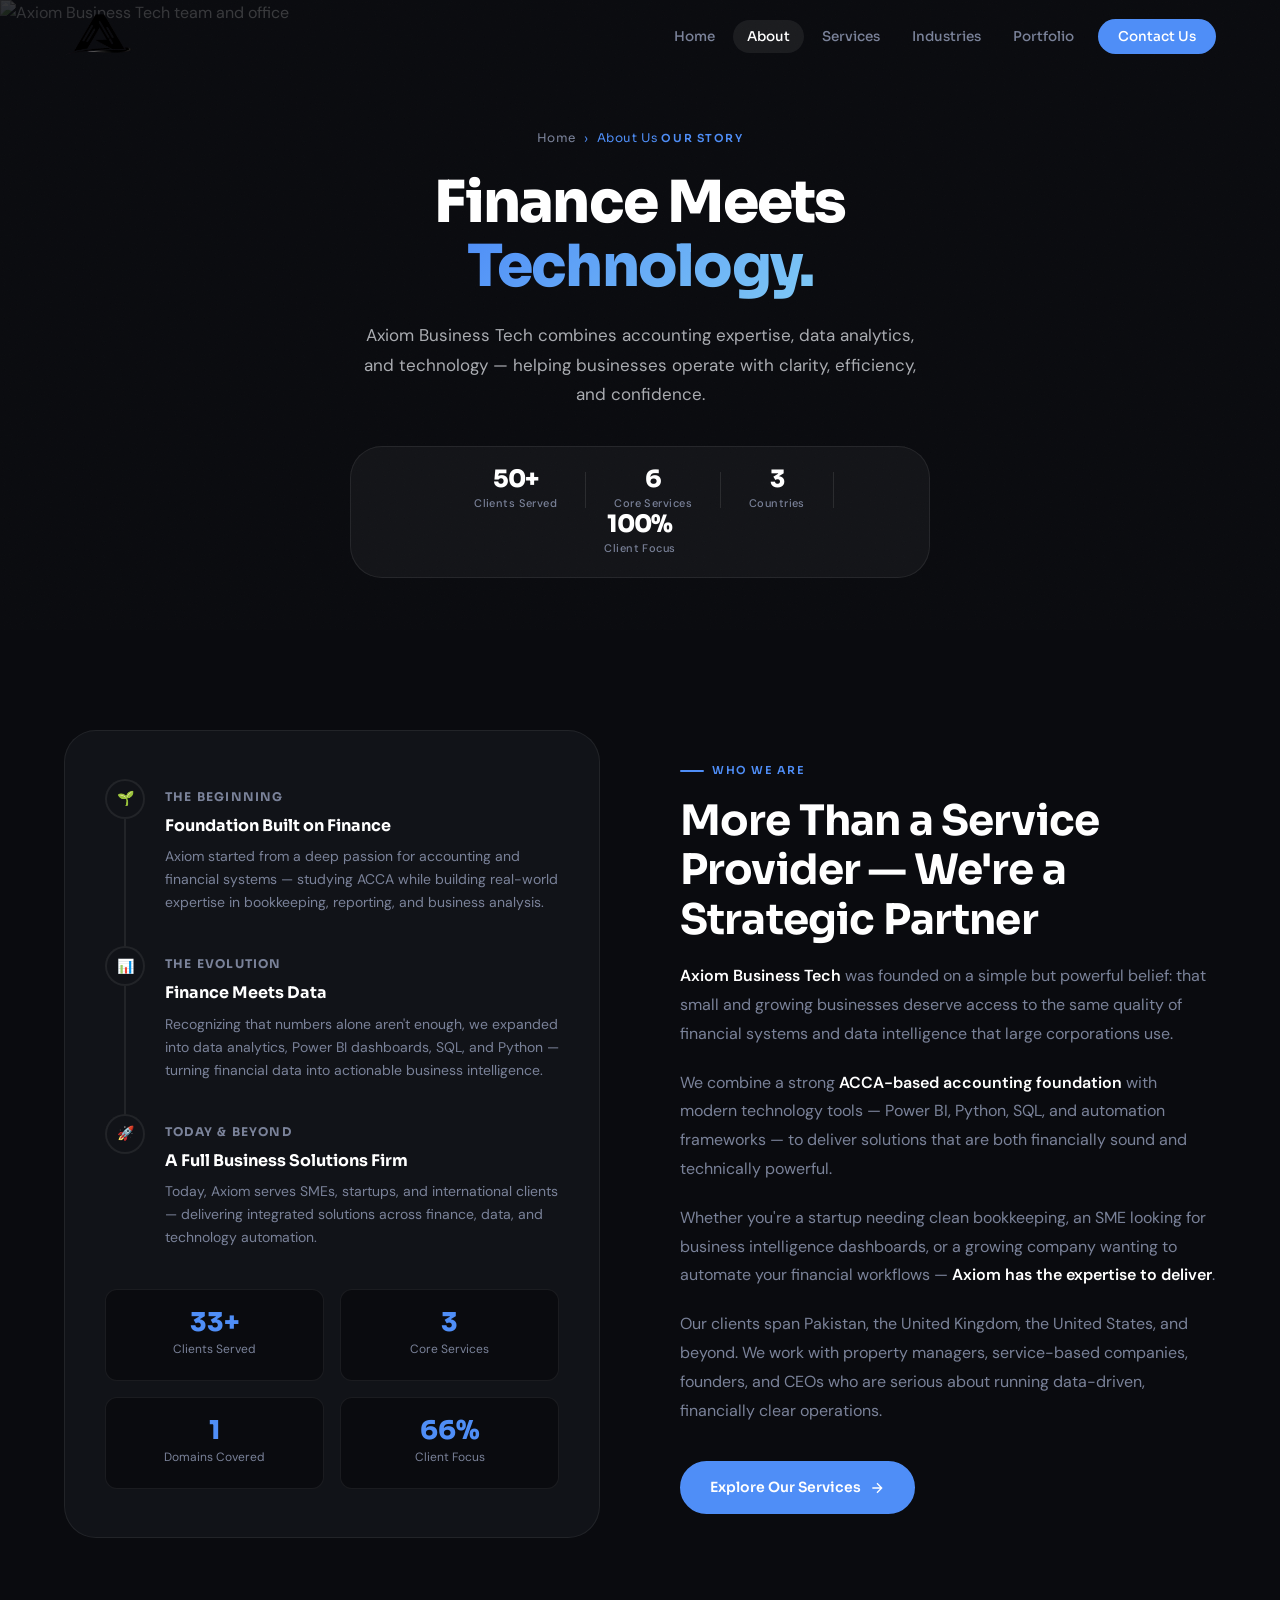
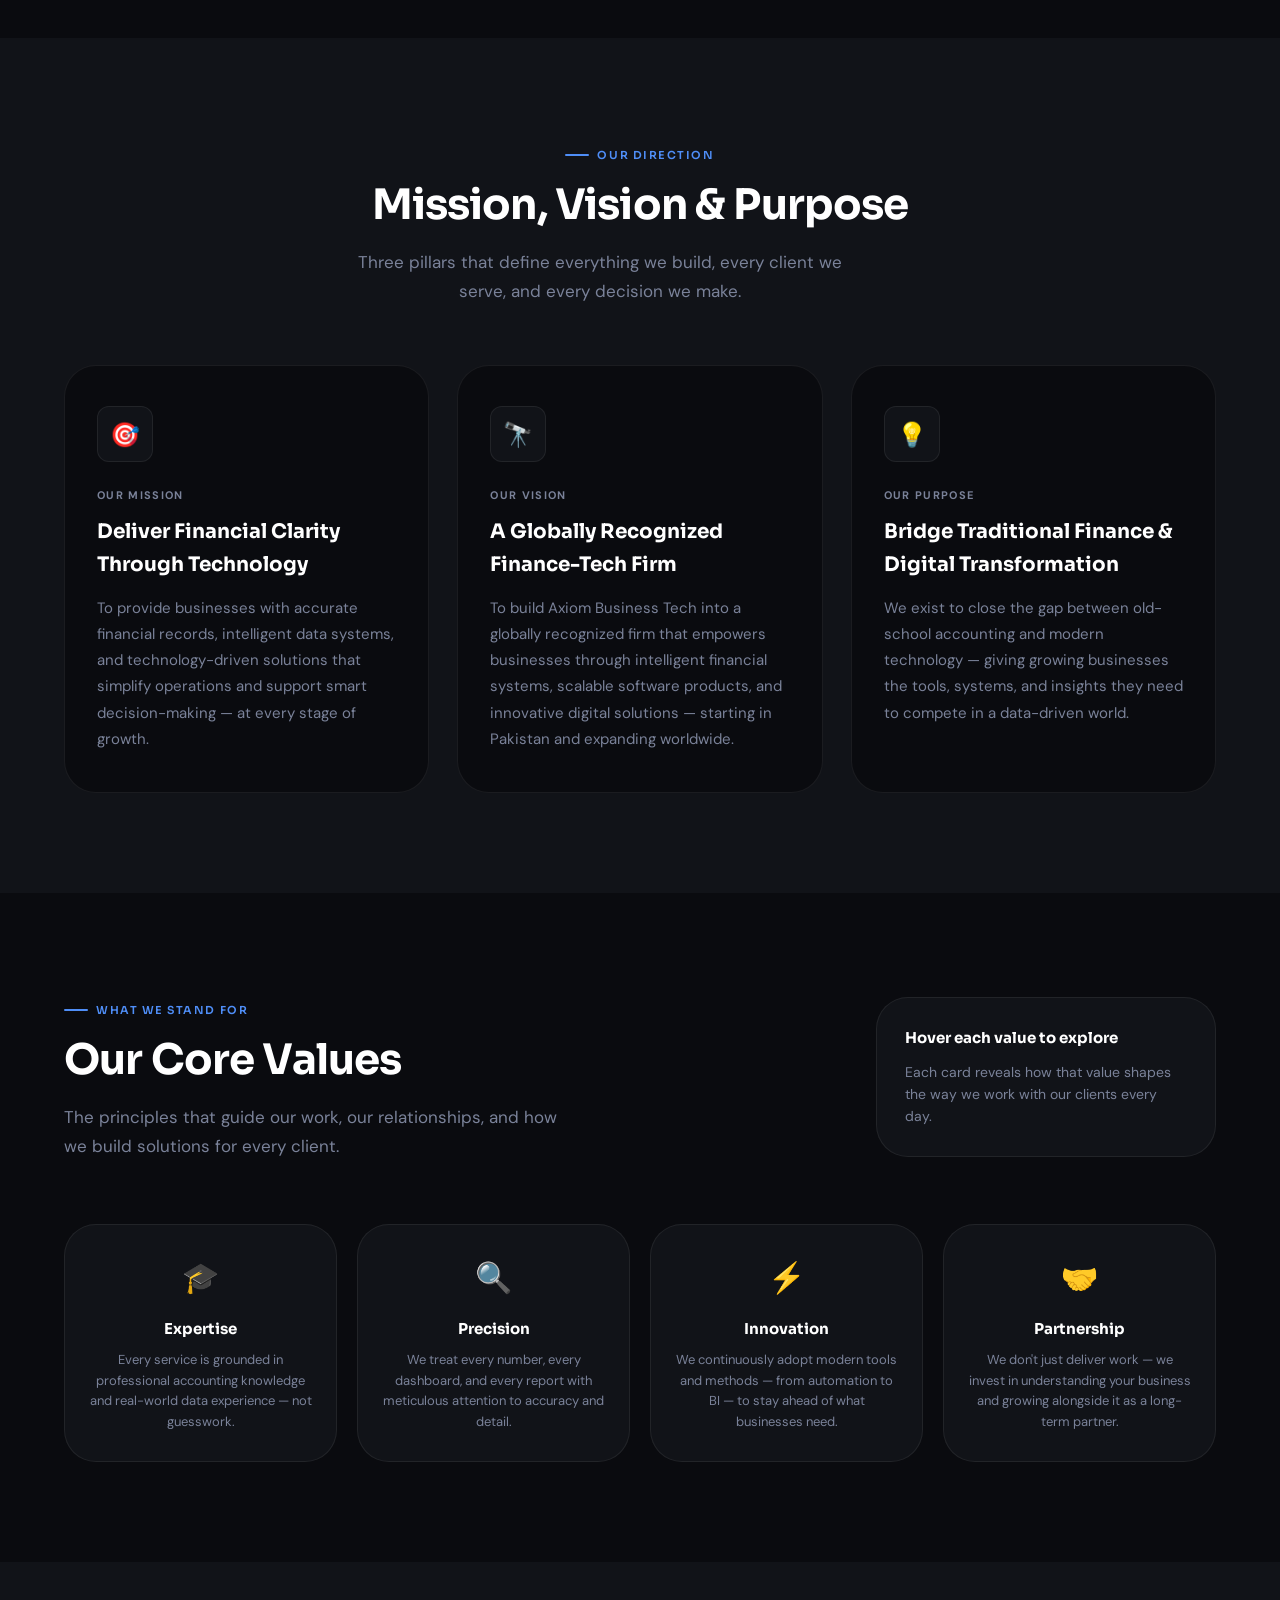
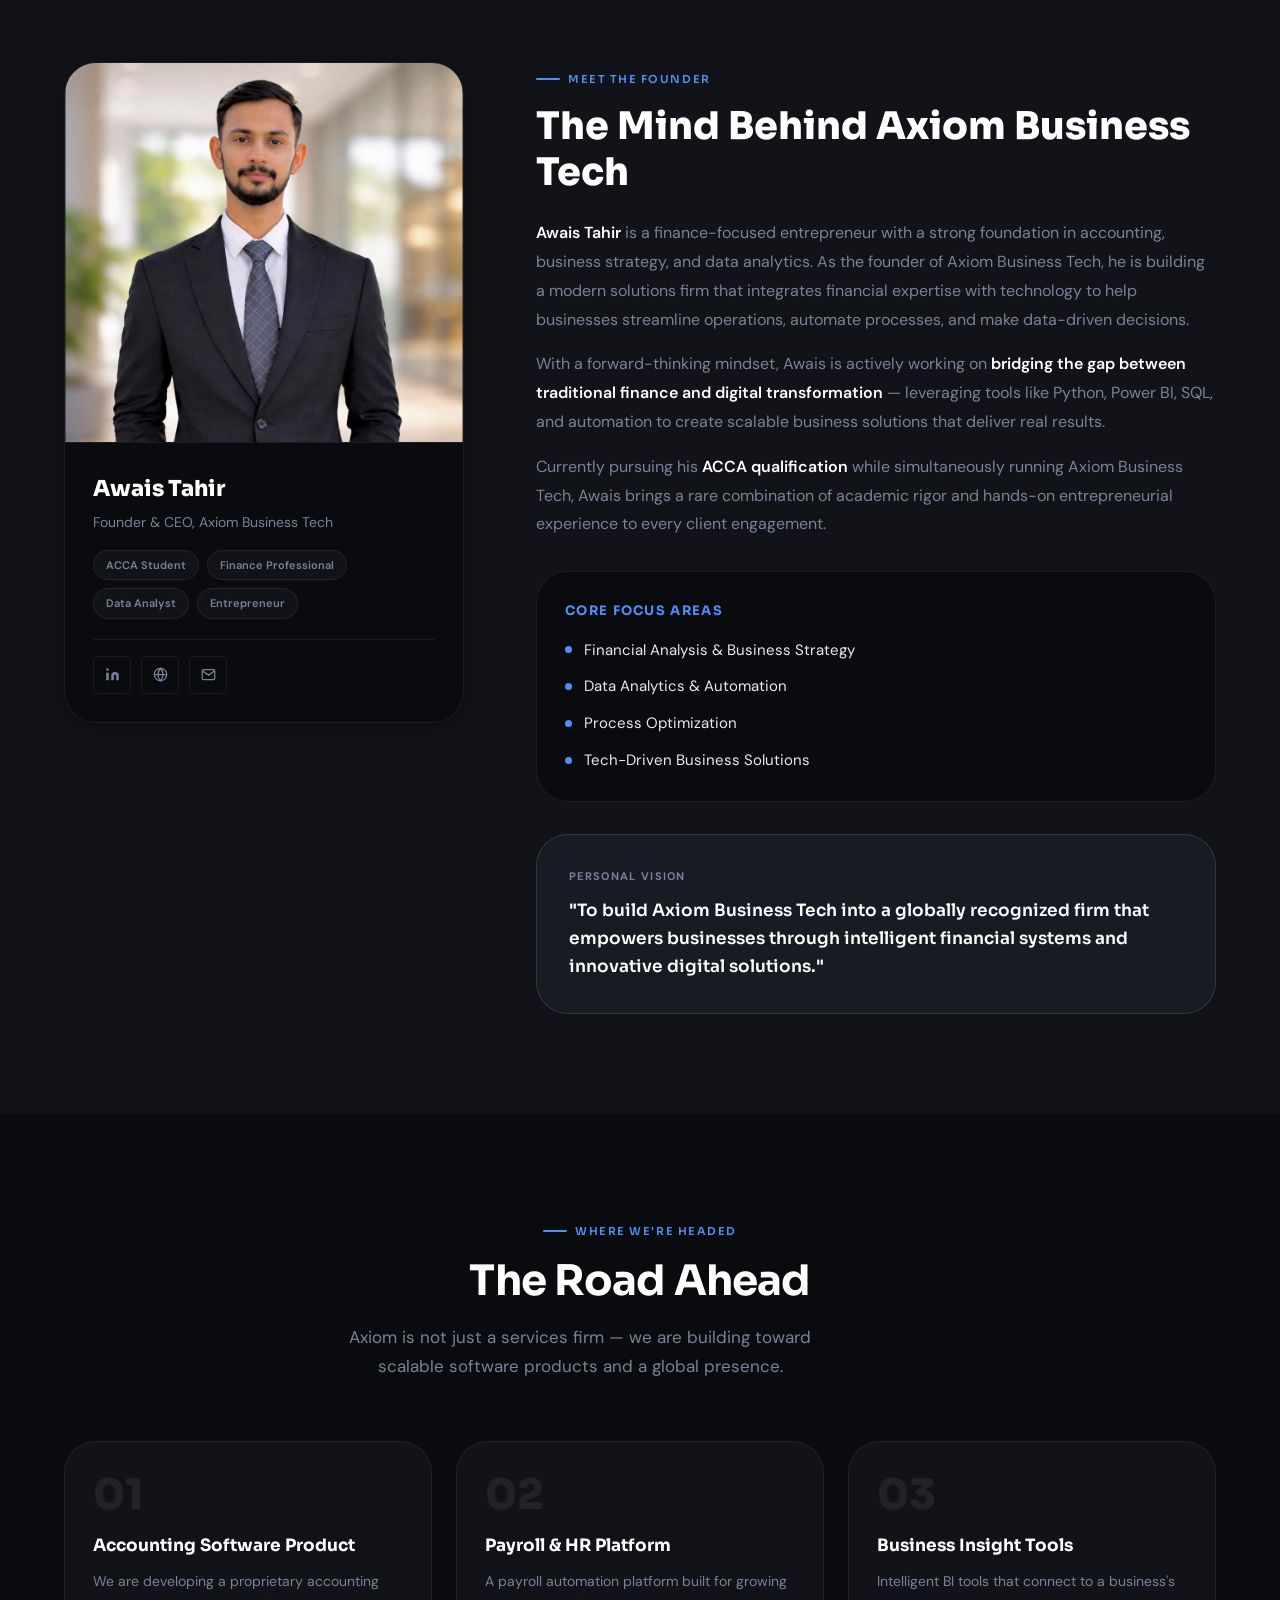
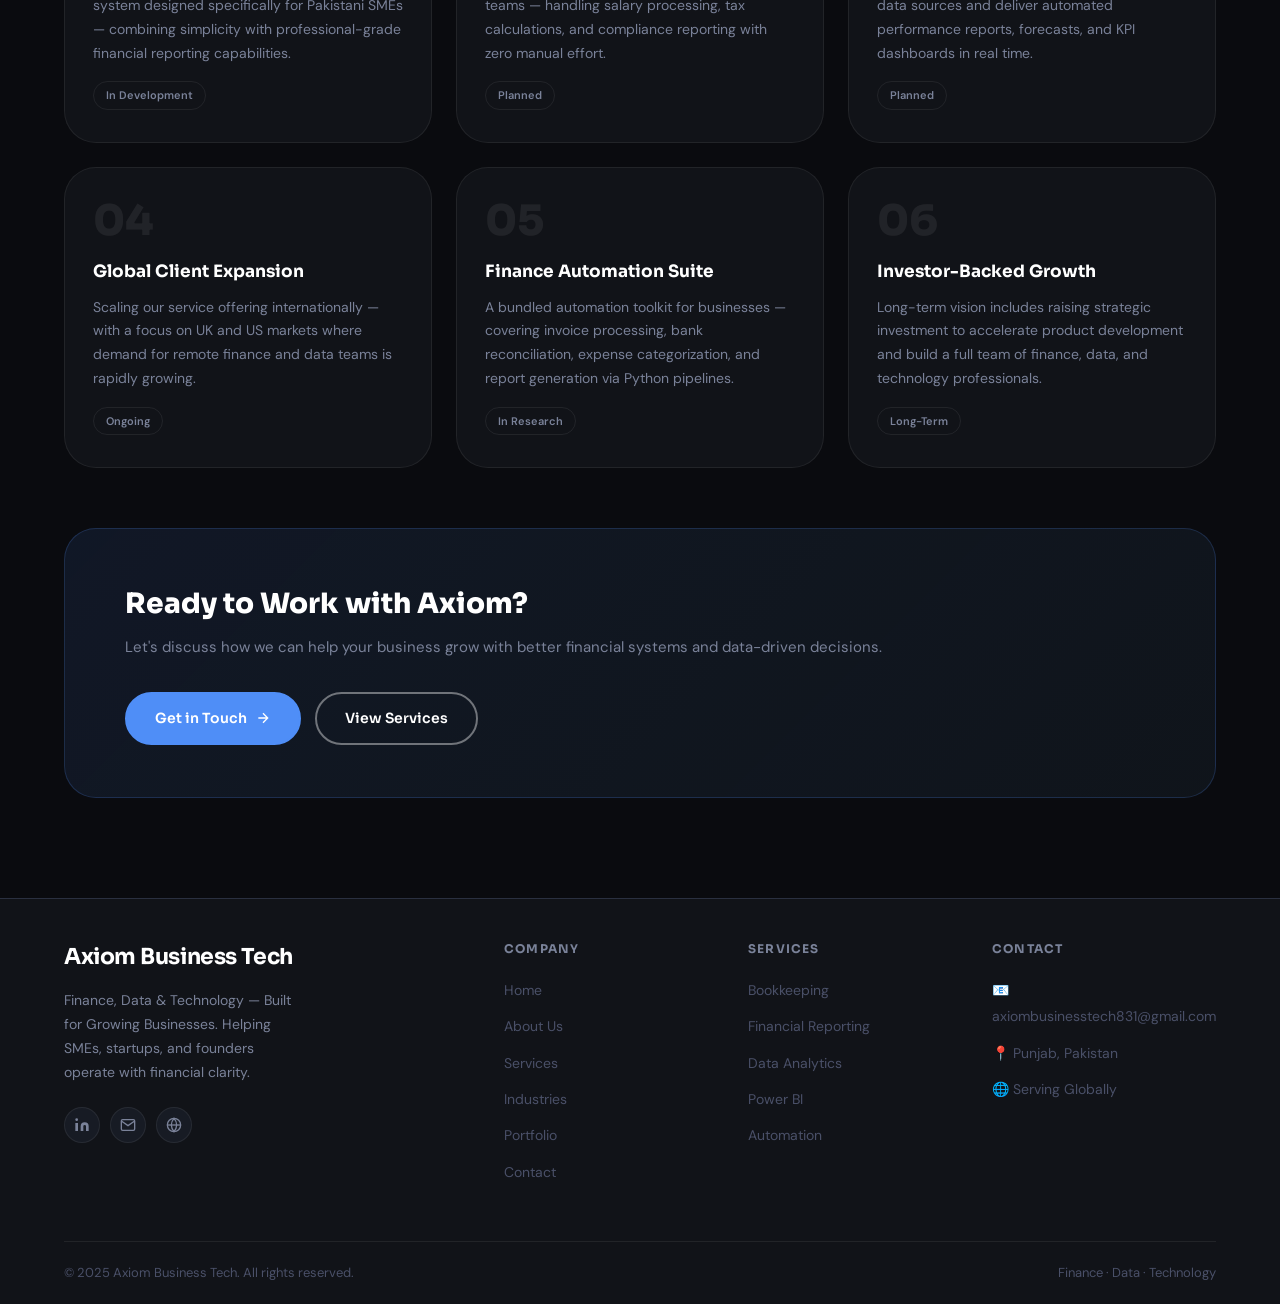
==== commit 306f7cb0: "Update about.html" ====
--- a/about.html
+++ b/about.html
@@ -17,41 +17,103 @@
   <link href="https://fonts.googleapis.com/css2?family=Sora:wght@300;400;500;600;700;800&family=DM+Sans:wght@300;400;500;600&display=swap" rel="stylesheet" />
   <link rel="stylesheet" href="style.css" />
   <style>
-    /* ── FIX 1: Map --color-* aliases to the site's actual --clr-* tokens.
-       style.css defines --clr-* (dark theme). about.html was written with
-       --color-* names so every var() resolved to undefined (transparent),
-       letting the dark body bleed through. ───────────────────────────── */
-    :root {
-      --color-white:  var(--clr-bg);
-      --color-bg:     var(--clr-surface);
-      --color-bg-alt: var(--clr-surface-2);
-      --color-black:  var(--clr-white);
-      --color-dark:   var(--clr-text);
-      --color-mid:    var(--clr-subtle);
-      --color-muted:  var(--clr-muted);
-      --color-border: var(--clr-border);
-    }
-
-    /* ── FIX 2: Force-hide mobile menu on load. style.css may declare
-       .mobile-menu { display: flex } globally; !important wins over that.
-       The JS toggle works by setting element.style.display directly,
-       which overrides even !important, so hamburger toggling still works. */
-    #mobileMenu { display: none !important; }
-    #mobileMenu.open { display: flex !important; }
-
-    /* ── Page-specific layout (unchanged from original) ─────────────── */
-    .page-hero { padding: calc(var(--nav-h, 72px) + 80px) 0 80px; background: var(--clr-bg); position: relative; overflow: hidden; }
-    .page-hero-grid { position: absolute; inset: 0; background-image: linear-gradient(rgba(255,255,255,0.04) 1px, transparent 1px), linear-gradient(90deg, rgba(255,255,255,0.04) 1px, transparent 1px); background-size: 50px 50px; pointer-events: none; }
-    .page-hero-content { position: relative; z-index: 1; max-width: 760px; }
-    .page-hero-tag { display: inline-flex; align-items: center; gap: 8px; padding: 7px 16px; background: var(--clr-surface); border: 1px solid var(--clr-border); border-radius: var(--radius-full); font-size: 12px; font-weight: 600; letter-spacing: 0.1em; text-transform: uppercase; color: var(--clr-white); margin-bottom: 24px; }
-    .page-hero-title { font-family: var(--font-display); font-size: clamp(36px, 5vw, 60px); font-weight: 800; line-height: 1.12; color: var(--clr-white); margin-bottom: 24px; }
-    .page-hero-title span { position: relative; display: inline-block; color: var(--clr-accent); }
-    .page-hero-subtitle { font-size: 18px; color: var(--clr-muted); line-height: 1.75; max-width: 600px; }
-    .breadcrumb { display: flex; align-items: center; gap: 8px; font-size: 13px; color: var(--clr-muted); margin-bottom: 32px; }
-    .breadcrumb a { color: var(--clr-muted); transition: color 0.2s; }
-    .breadcrumb a:hover { color: var(--clr-white); }
-    .breadcrumb-sep { font-size: 10px; opacity: 0.5; }
-    .breadcrumb-current { color: var(--clr-white); font-weight: 500; }
+    .mobile-menu { display: none; }
+
+    /* ── ABOUT HERO — matches portfolio.html / services.html style ── */
+    .about-hero {
+      position: relative;
+      min-height: 70vh;
+      display: flex;
+      align-items: center;
+      justify-content: center;
+      overflow: hidden;
+      padding-top: var(--nav-h);
+    }
+    .about-hero-bg { position: absolute; inset: 0; z-index: 0; }
+    .about-hero-bg img {
+      width: 100%; height: 100%;
+      object-fit: cover; object-position: center;
+      filter: brightness(0.50) saturate(0.6);
+    }
+    .about-hero-overlay {
+      position: absolute; inset: 0;
+      background: linear-gradient(160deg, rgba(10,11,15,0.65) 0%, rgba(10,11,15,0.2) 50%, rgba(10,11,15,0.92) 100%);
+    }
+    .about-hero::after {
+      content: ''; position: absolute; inset: 0; z-index: 1;
+      background-image: url("data:image/svg+xml,%3Csvg viewBox='0 0 256 256' xmlns='http://www.w3.org/2000/svg'%3E%3Cfilter id='n'%3E%3CfeTurbulence type='fractalNoise' baseFrequency='0.9' numOctaves='4' stitchTiles='stitch'/%3E%3C/filter%3E%3Crect width='100%25' height='100%25' filter='url(%23n)' opacity='0.04'/%3E%3C/svg%3E");
+      background-size: 200px 200px; pointer-events: none; opacity: 0.5;
+    }
+    .about-hero-content {
+      position: relative; z-index: 2;
+      text-align: center; max-width: 780px;
+      padding: 0 24px;
+      animation: heroFadeIn 1s ease both;
+    }
+    .about-hero-content .breadcrumb {
+      display: inline-flex; align-items: center; gap: 8px;
+      font-family: var(--font-display); font-size: 12px;
+      color: var(--clr-muted); margin-bottom: 24px; letter-spacing: 0.05em;
+    }
+    .about-hero-content .breadcrumb a { color: var(--clr-muted); transition: color var(--transition); }
+    .about-hero-content .breadcrumb a:hover { color: var(--clr-accent); }
+    .about-hero-content .breadcrumb span { color: var(--clr-accent); }
+    .about-hero-content .section-label {
+      justify-content: center; margin-bottom: 20px;
+      animation: heroFadeIn 1s 0.1s ease both;
+    }
+    .about-hero-content .section-label::before { display: none; }
+    .about-hero-title {
+      font-family: var(--font-display);
+      font-size: clamp(32px, 5vw, 58px);
+      font-weight: 800; line-height: 1.1;
+      letter-spacing: -0.03em; color: var(--clr-white);
+      margin-bottom: 22px;
+      animation: heroFadeIn 1s 0.2s ease both;
+    }
+    .about-hero-title .grad {
+      color: transparent;
+      background: linear-gradient(135deg, var(--clr-accent) 0%, var(--clr-accent-2) 100%);
+      -webkit-background-clip: text; background-clip: text;
+    }
+    .about-hero-subtitle {
+      font-size: clamp(15px, 1.8vw, 17px);
+      color: rgba(232,234,240,0.72);
+      max-width: 580px; margin: 0 auto 36px;
+      line-height: 1.75;
+      animation: heroFadeIn 1s 0.3s ease both;
+    }
+    /* Hero stats — same as portfolio.html */
+    .about-hero-stats {
+      display: flex; align-items: center;
+      justify-content: center; gap: 0;
+      flex-wrap: wrap;
+      background: rgba(255,255,255,0.04);
+      border: 1px solid rgba(255,255,255,0.08);
+      border-radius: var(--radius-xl);
+      padding: 20px 40px;
+      backdrop-filter: blur(12px);
+      animation: heroFadeIn 1s 0.4s ease both;
+      max-width: 580px; margin: 0 auto;
+    }
+    .about-hero-stat {
+      display: flex; flex-direction: column;
+      align-items: center; padding: 0 28px;
+    }
+    .about-hero-stat-divider {
+      width: 1px; height: 36px;
+      background: rgba(255,255,255,0.1);
+    }
+    .about-hero-stat-val {
+      font-family: var(--font-display);
+      font-size: 24px; font-weight: 800;
+      color: var(--clr-white); letter-spacing: -0.03em;
+      line-height: 1; margin-bottom: 3px;
+    }
+    .about-hero-stat-label {
+      font-size: 11px; color: var(--clr-muted);
+      font-weight: 500; letter-spacing: 0.04em;
+    }
 
     /* Story */
     .story-section { padding: var(--section-padding, 100px 0); background: var(--clr-bg); }
@@ -166,6 +228,9 @@
       .values-grid { grid-template-columns: 1fr 1fr; }
       .future-grid { grid-template-columns: 1fr; }
       .about-cta-banner { flex-direction: column; text-align: center; padding: 36px 28px; }
+      .about-hero-stats { padding: 16px 20px; flex-wrap: wrap; gap: 12px; }
+      .about-hero-stat { flex: 1 1 45%; }
+      .about-hero-stat-divider { display: none; }
     }
     @media (max-width: 480px) {
       .values-grid { grid-template-columns: 1fr; }
@@ -175,7 +240,7 @@
 </head>
 <body>
 
-  <!-- ── NAVBAR (structure matches industries.html / style.css) ── -->
+  <!-- ── NAVBAR — matches portfolio.html / services.html exactly ── -->
   <nav class="navbar" id="navbar">
     <div class="nav-inner">
       <a href="index.html" class="nav-logo" id="navLogo">
@@ -186,6 +251,7 @@
         <li><a href="index.html" class="nav-link">Home</a></li>
         <li><a href="about.html" class="nav-link active">About</a></li>
         <li><a href="services.html" class="nav-link">Services</a></li>
+        <li><a href="industries.html" class="nav-link">Industries</a></li>
         <li><a href="portfolio.html" class="nav-link">Portfolio</a></li>
         <li><a href="contact.html" class="nav-link nav-cta">Contact Us</a></li>
       </ul>
@@ -193,11 +259,11 @@
         <span></span><span></span><span></span>
       </button>
     </div>
-    <!-- FIX: class changed from nav-mobile → mobile-menu to match style.css rule -->
     <div id="mobileMenu" class="mobile-menu">
       <a href="index.html" class="mob-link">Home</a>
       <a href="about.html" class="mob-link">About</a>
       <a href="services.html" class="mob-link">Services</a>
+      <a href="industries.html" class="mob-link">Industries</a>
       <a href="portfolio.html" class="mob-link">Portfolio</a>
       <a href="contact.html" class="mob-link mob-cta">Contact Us</a>
     </div>
@@ -205,18 +271,41 @@
 
   <main>
 
-    <section class="page-hero" aria-label="About page hero">
-      <div class="page-hero-grid" aria-hidden="true"></div>
-      <div class="container">
+    <!-- ── HERO — full image style matching portfolio.html / services.html ── -->
+    <section class="about-hero" aria-label="About page hero">
+      <div class="about-hero-bg">
+        <img src="https://images.unsplash.com/photo-1497366216548-37526070297c?w=1920&q=80&auto=format&fit=crop" alt="Axiom Business Tech team and office" />
+        <div class="about-hero-overlay"></div>
+      </div>
+      <div class="about-hero-content">
         <div class="breadcrumb">
           <a href="index.html">Home</a>
-          <span class="breadcrumb-sep">›</span>
-          <span class="breadcrumb-current">About Us</span>
-        </div>
-        <div class="page-hero-content">
-          <div class="page-hero-tag"><span>Our Story</span></div>
-          <h1 class="page-hero-title">We Build the Bridge Between <span>Finance & Technology</span></h1>
-          <p class="page-hero-subtitle">Axiom Business Tech is a modern business solutions company that combines accounting expertise, data analytics, and technology — helping businesses operate with clarity, efficiency, and confidence.</p>
+          <span>›</span>
+          <span>About Us</span>
+        </div>
+        <div class="section-label">Our Story</div>
+        <h1 class="about-hero-title">Finance Meets <span class="grad">Technology.</span></h1>
+        <p class="about-hero-subtitle">Axiom Business Tech combines accounting expertise, data analytics, and technology — helping businesses operate with clarity, efficiency, and confidence.</p>
+        <div class="about-hero-stats">
+          <div class="about-hero-stat">
+            <span class="about-hero-stat-val">50+</span>
+            <span class="about-hero-stat-label">Clients Served</span>
+          </div>
+          <div class="about-hero-stat-divider"></div>
+          <div class="about-hero-stat">
+            <span class="about-hero-stat-val">6</span>
+            <span class="about-hero-stat-label">Core Services</span>
+          </div>
+          <div class="about-hero-stat-divider"></div>
+          <div class="about-hero-stat">
+            <span class="about-hero-stat-val">3</span>
+            <span class="about-hero-stat-label">Countries</span>
+          </div>
+          <div class="about-hero-stat-divider"></div>
+          <div class="about-hero-stat">
+            <span class="about-hero-stat-val">100%</span>
+            <span class="about-hero-stat-label">Client Focus</span>
+          </div>
         </div>
       </div>
     </section>
@@ -447,6 +536,7 @@
             <li><a href="index.html">Home</a></li>
             <li><a href="about.html">About Us</a></li>
             <li><a href="services.html">Services</a></li>
+            <li><a href="industries.html">Industries</a></li>
             <li><a href="portfolio.html">Portfolio</a></li>
             <li><a href="contact.html">Contact</a></li>
           </ul>
@@ -478,7 +568,7 @@
   </footer>
 
   <script>
-    // MOBILE MENU (matches industries.html pattern)
+    // MOBILE MENU
     var hamburger = document.getElementById('hamburgerBtn');
     var mobileMenu = document.getElementById('mobileMenu');
     if (hamburger && mobileMenu) {
@@ -513,7 +603,7 @@
       }, { passive: true });
     }
 
-    // LOGO HOVER (matches industries.html)
+    // LOGO HOVER
     var navLogo = document.getElementById('navLogo');
     var logoName = navLogo ? navLogo.querySelector('.logo-name') : null;
     if (navLogo && logoName) {
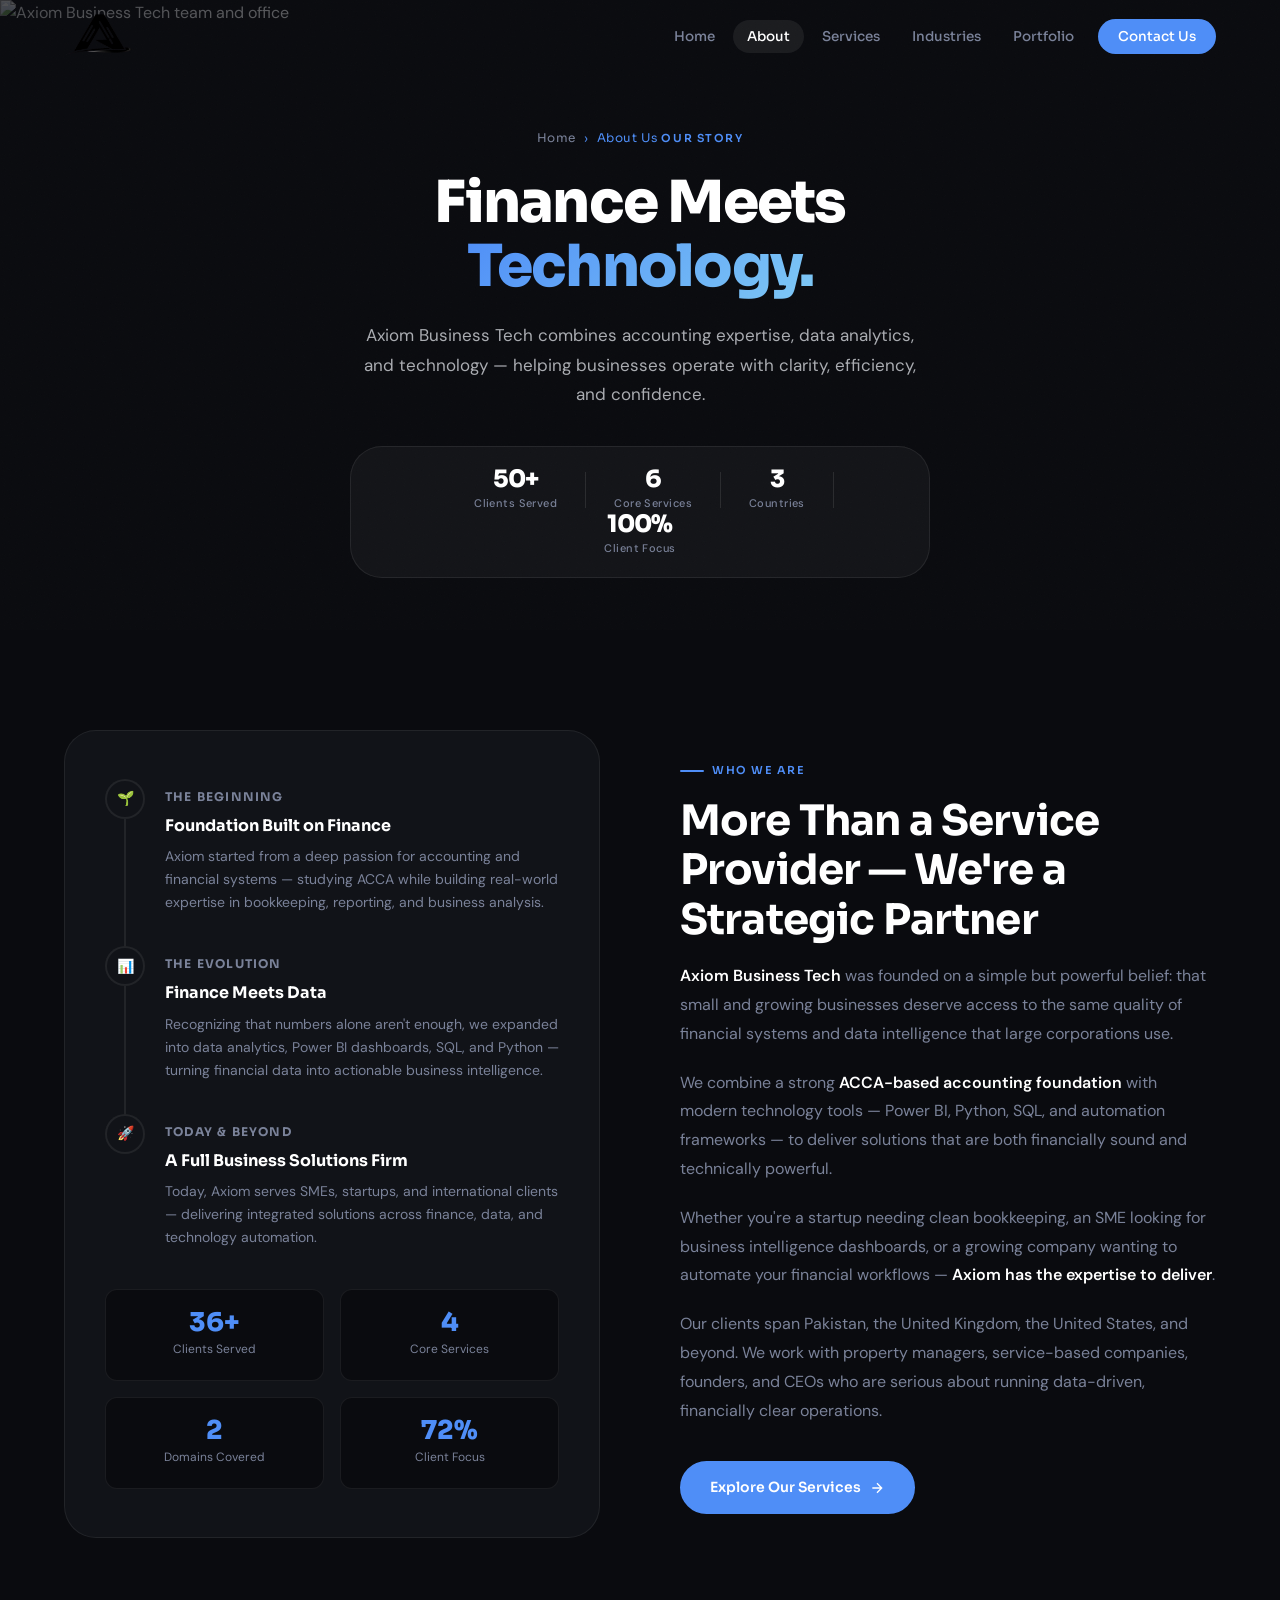
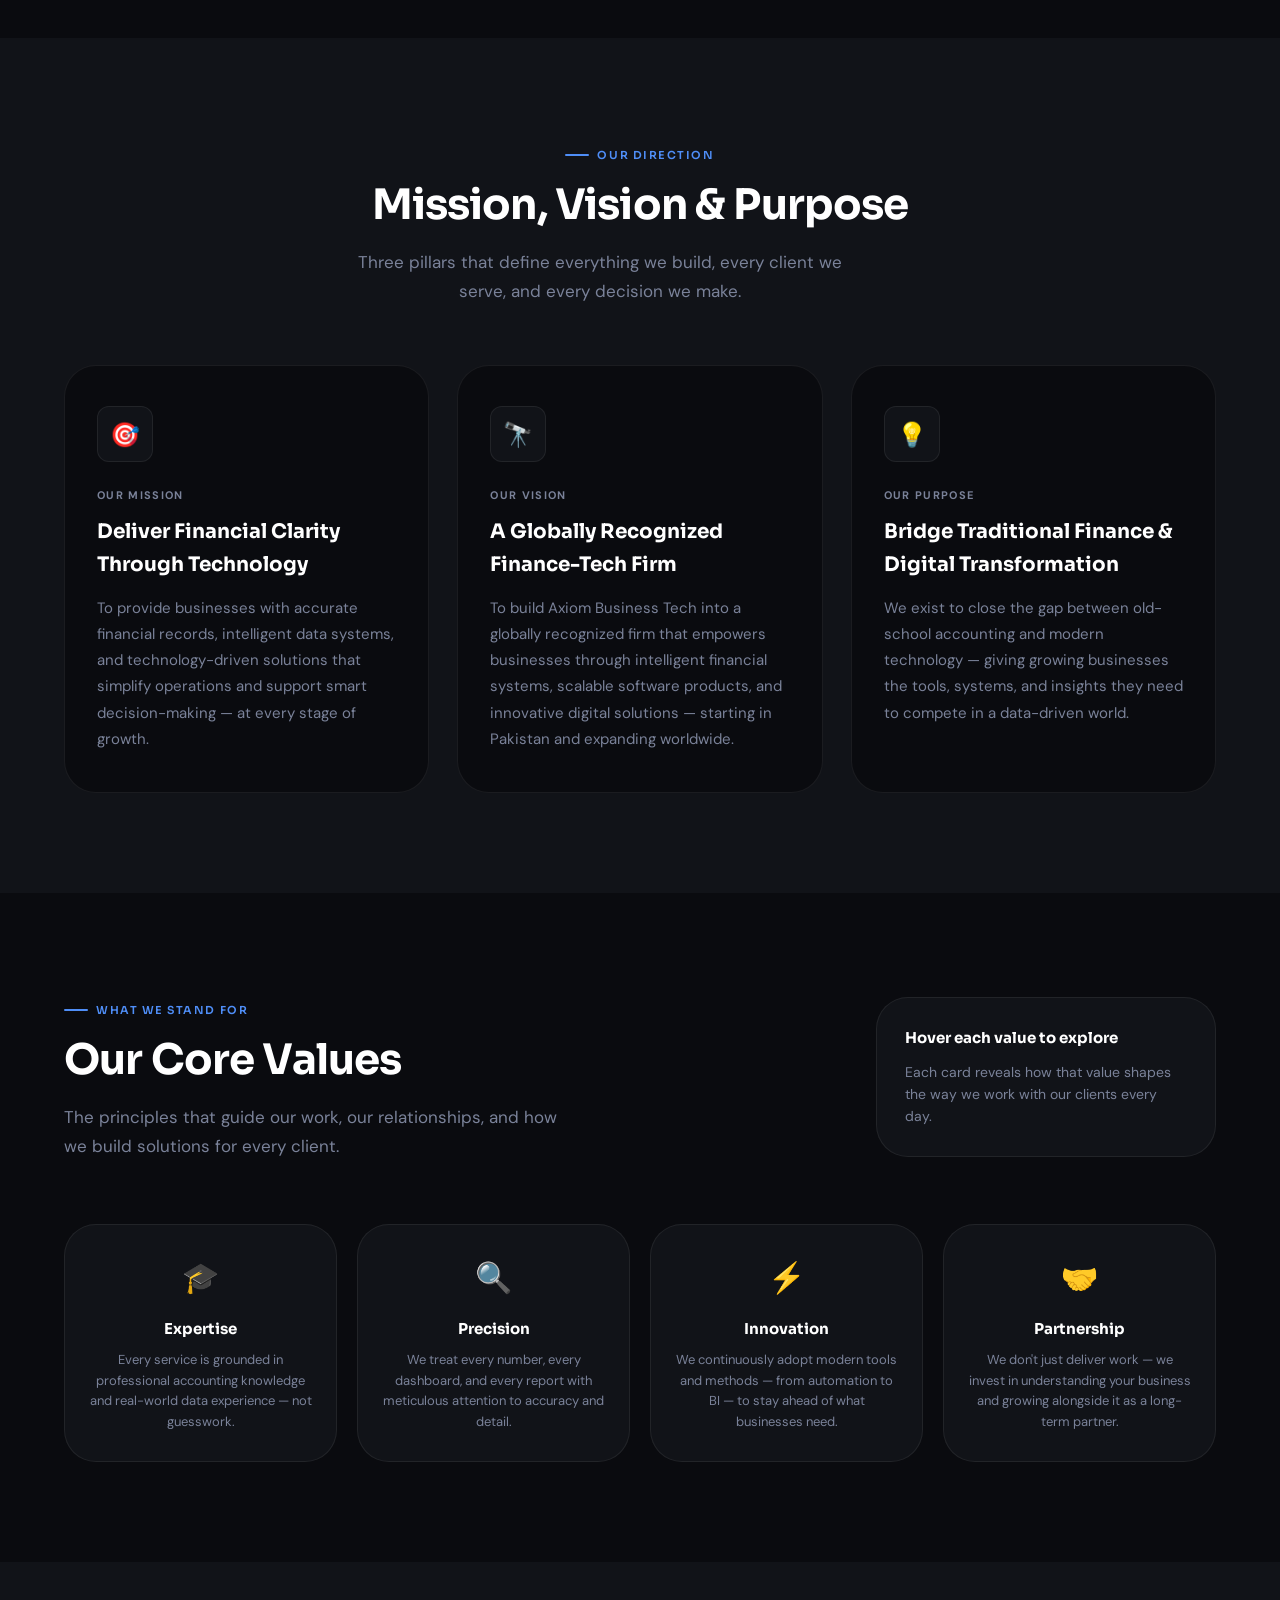
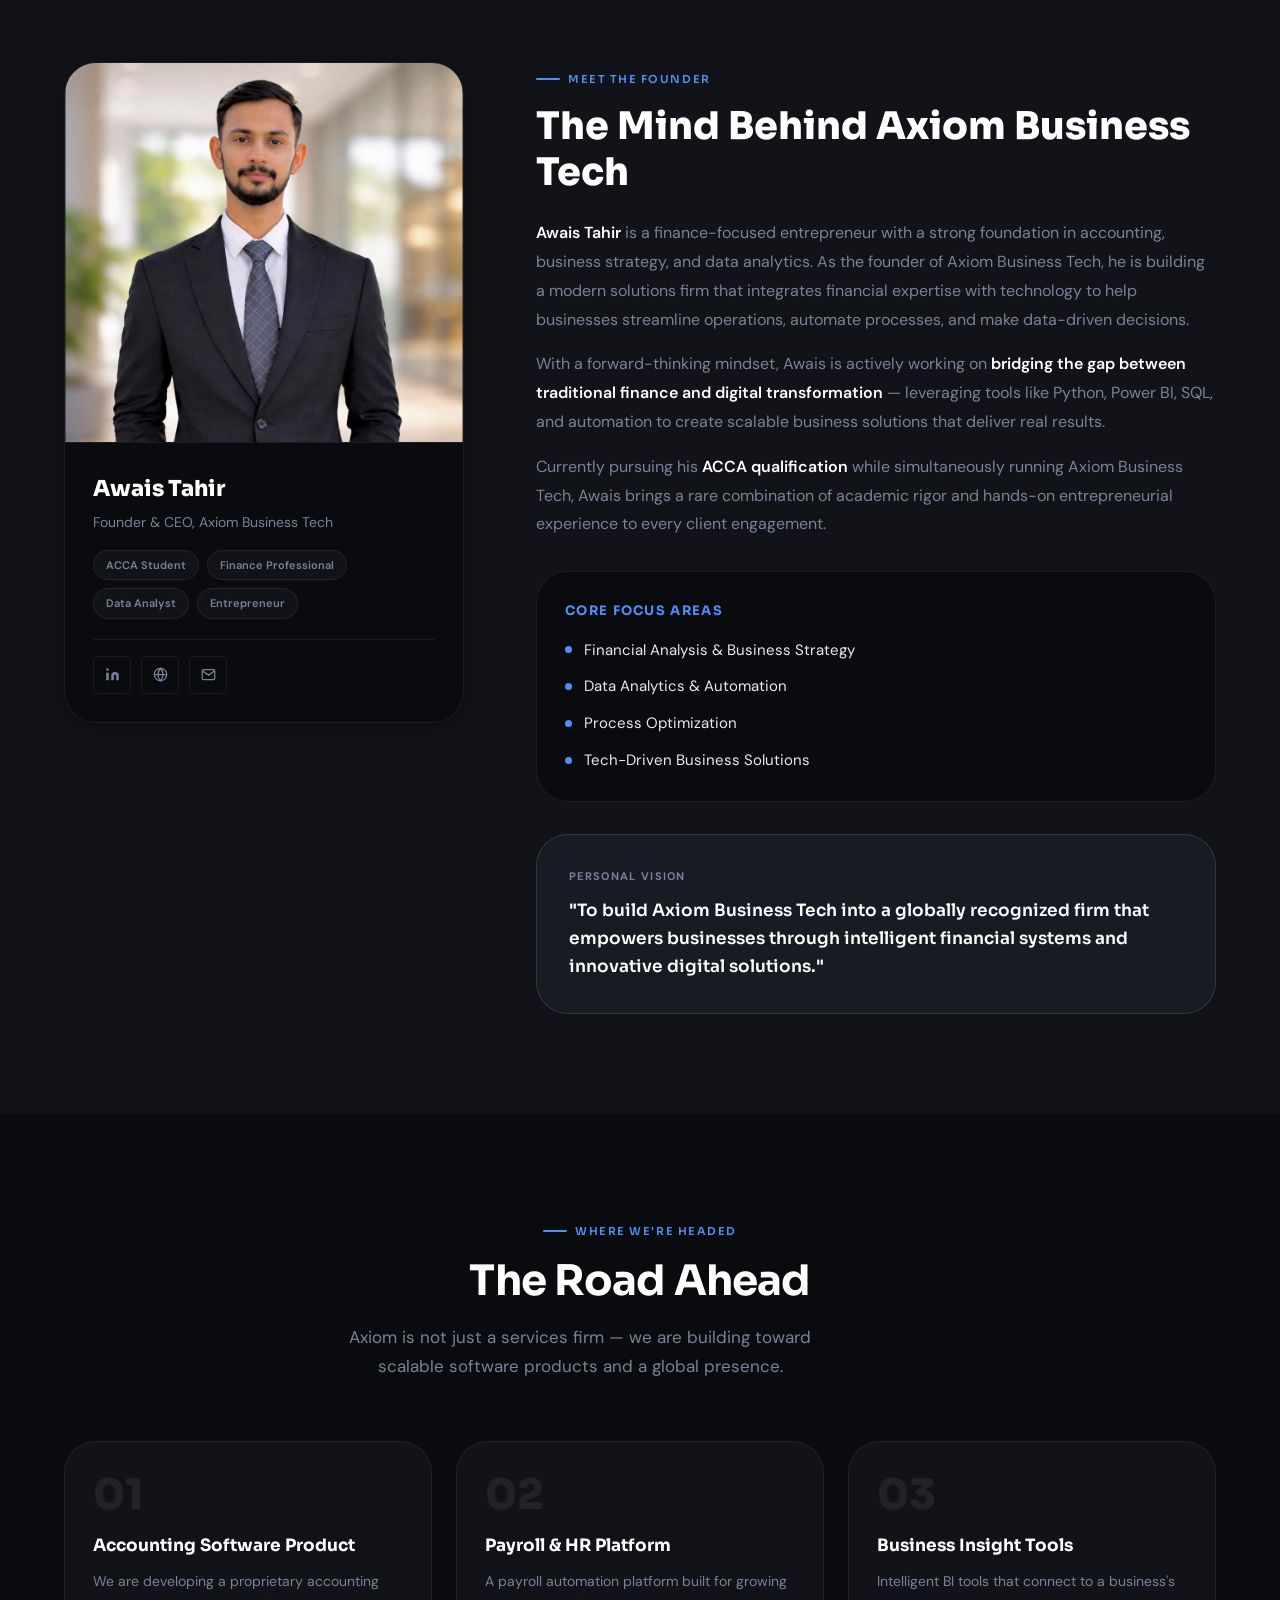
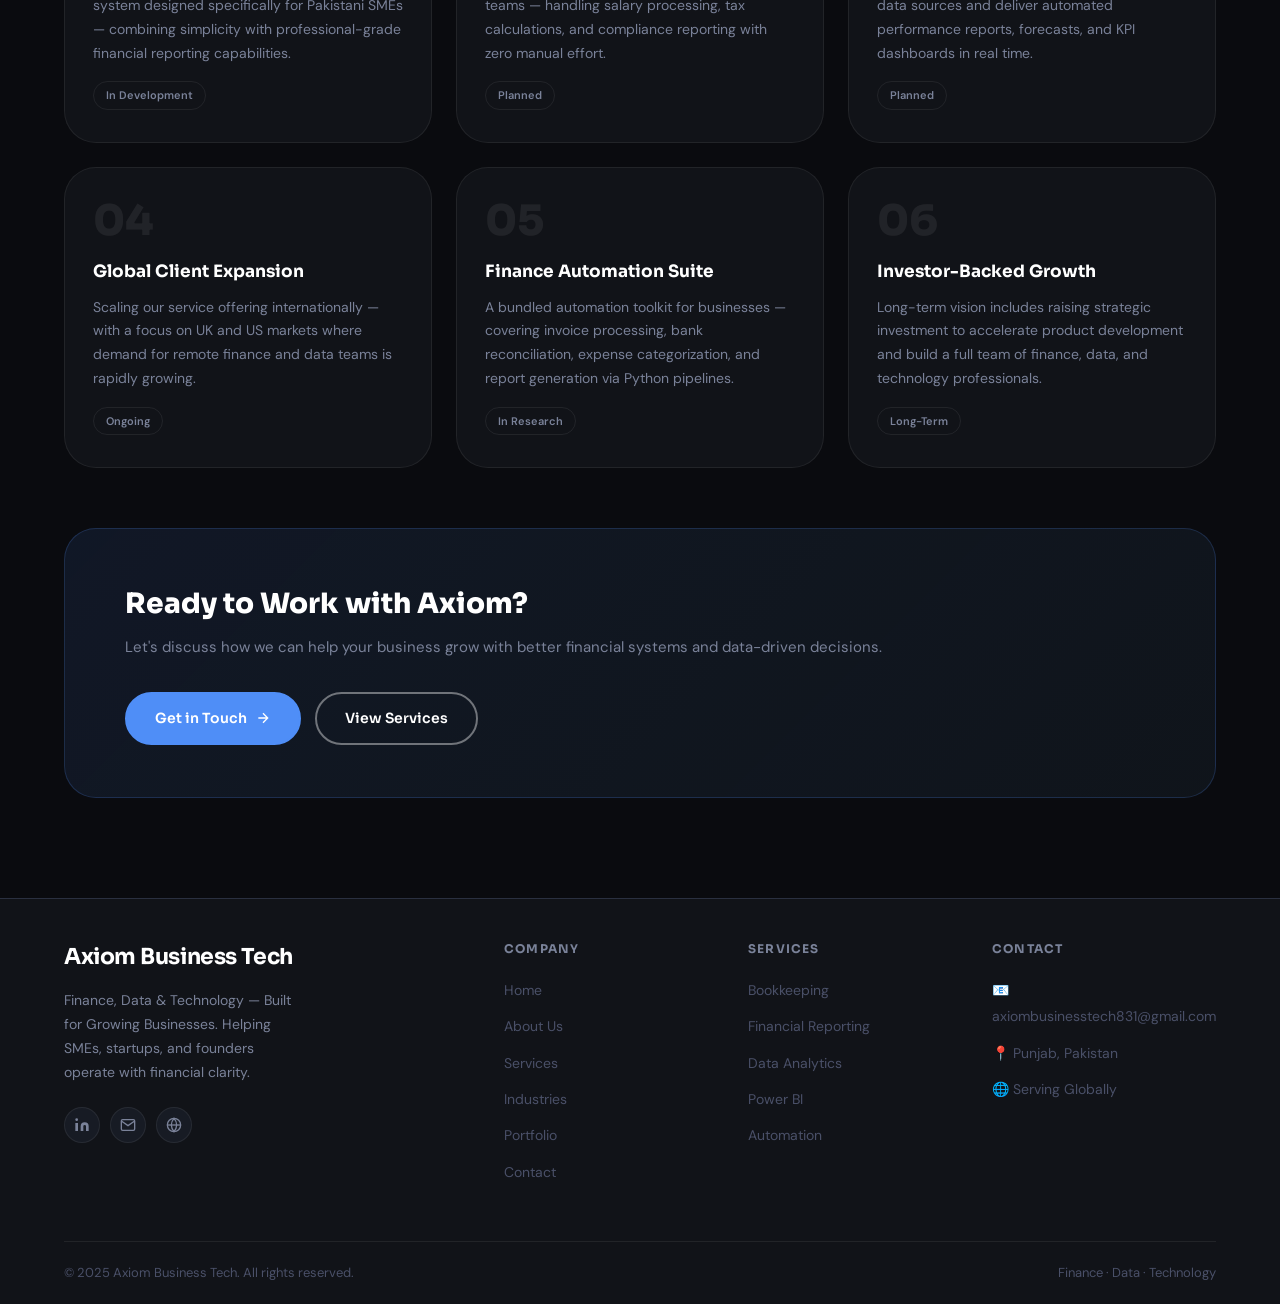
==== commit 7a9335c2: "Update about.html" ====
--- a/about.html
+++ b/about.html
@@ -33,7 +33,7 @@
     .about-hero-bg img {
       width: 100%; height: 100%;
       object-fit: cover; object-position: center;
-      filter: brightness(0.50) saturate(0.6);
+      filter: brightness(0.80) saturate(0.6);
     }
     .about-hero-overlay {
       position: absolute; inset: 0;
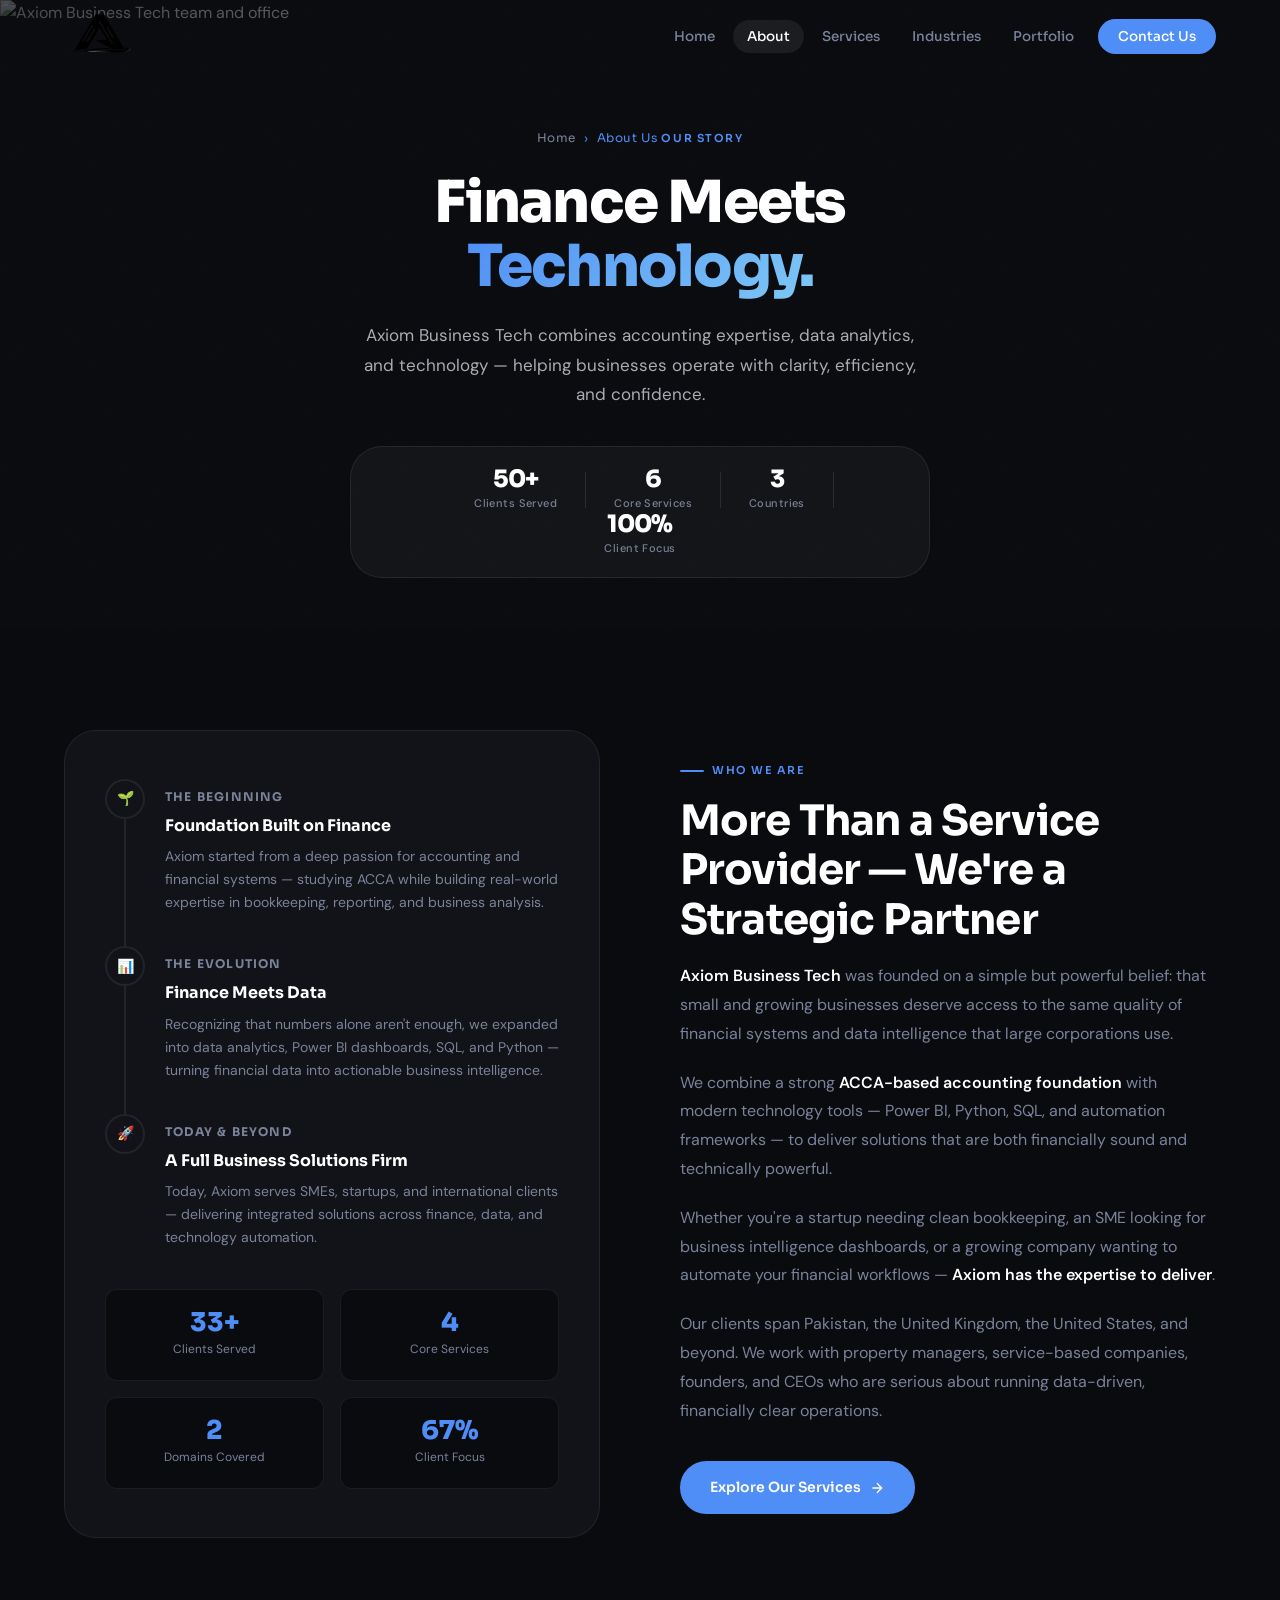
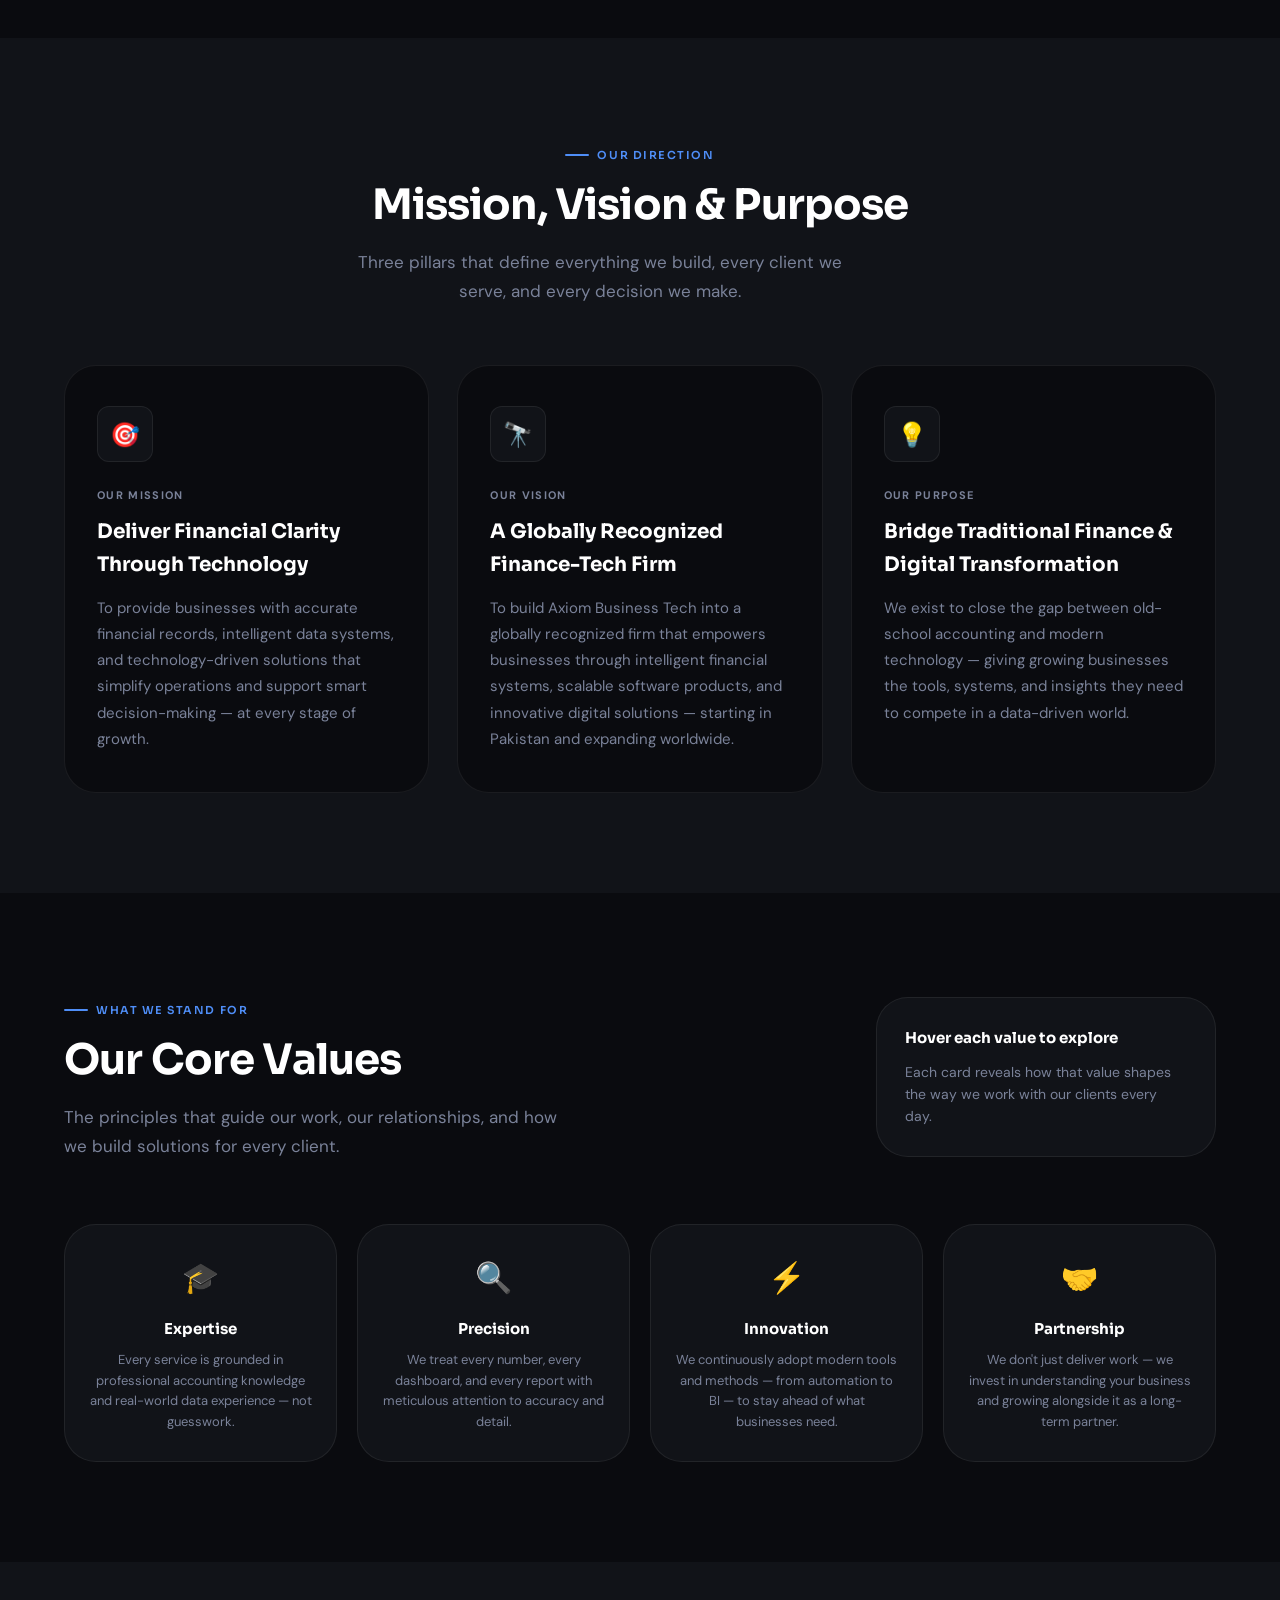
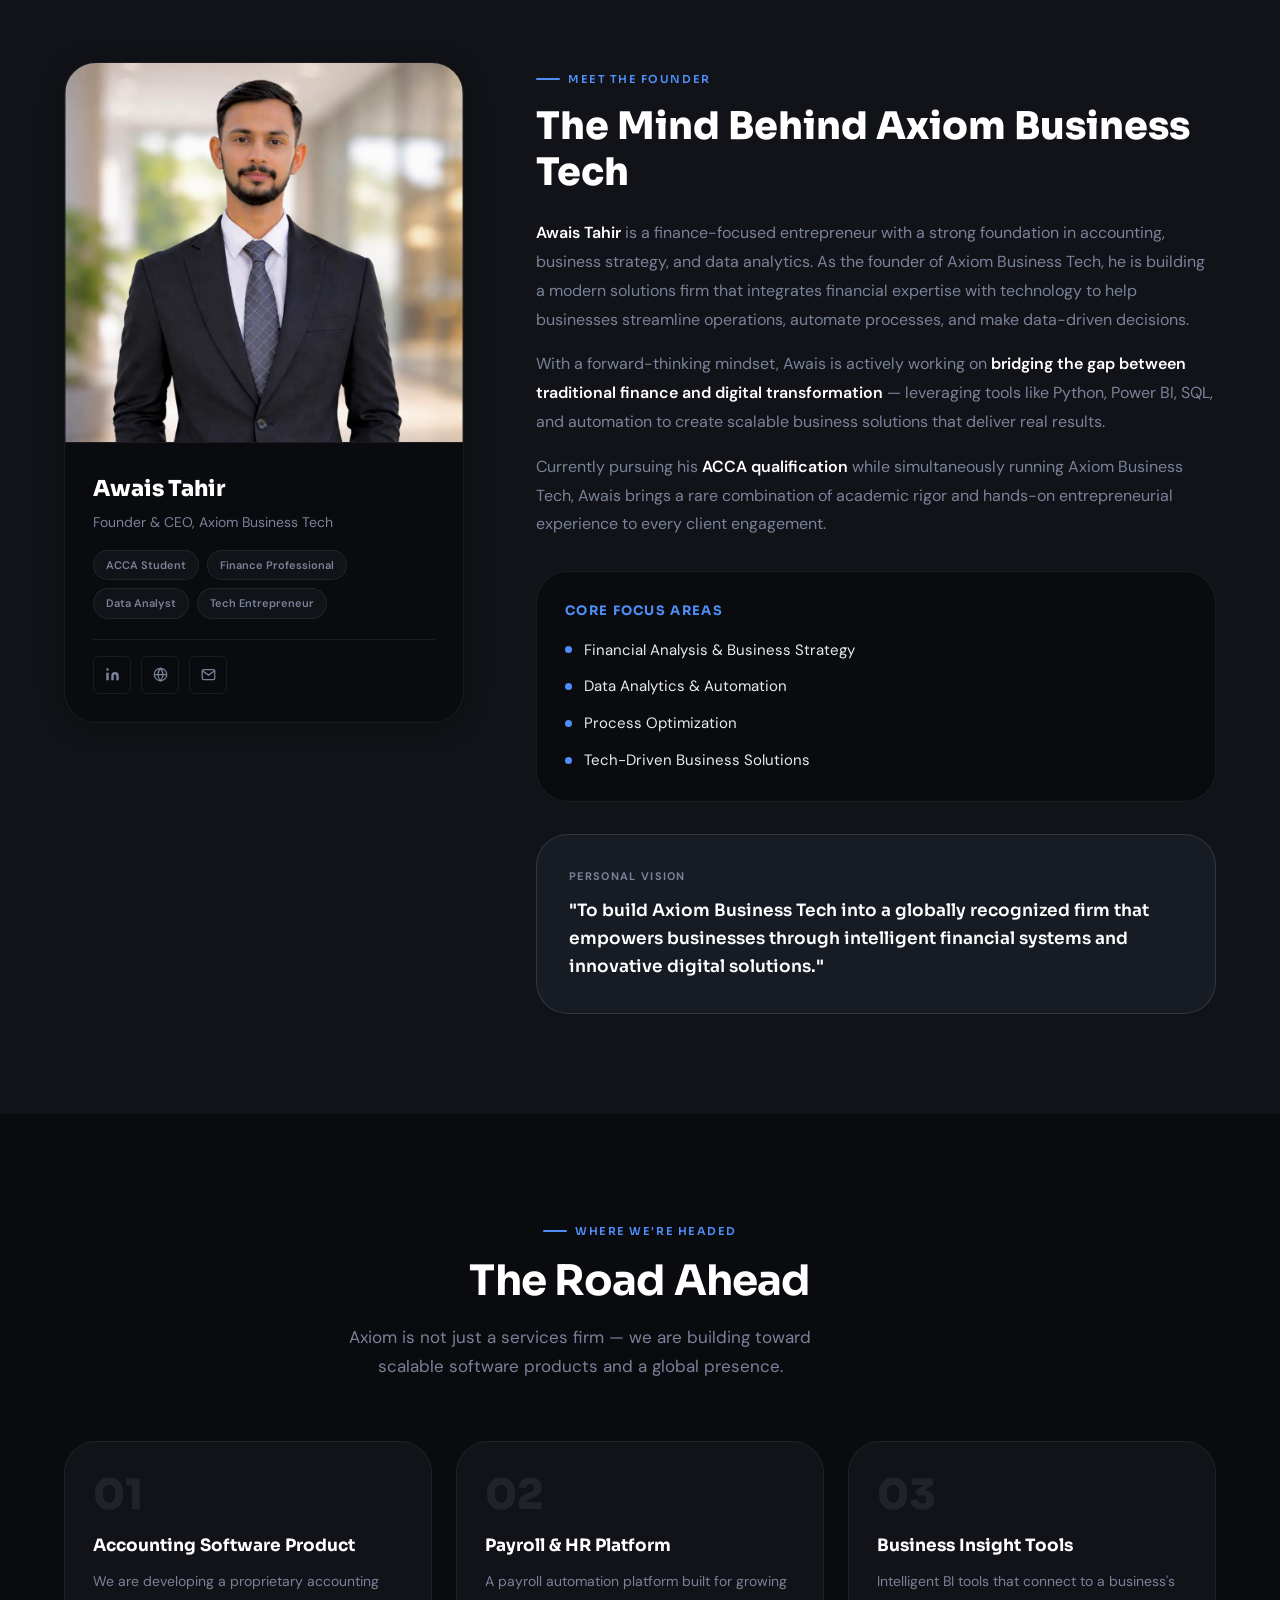
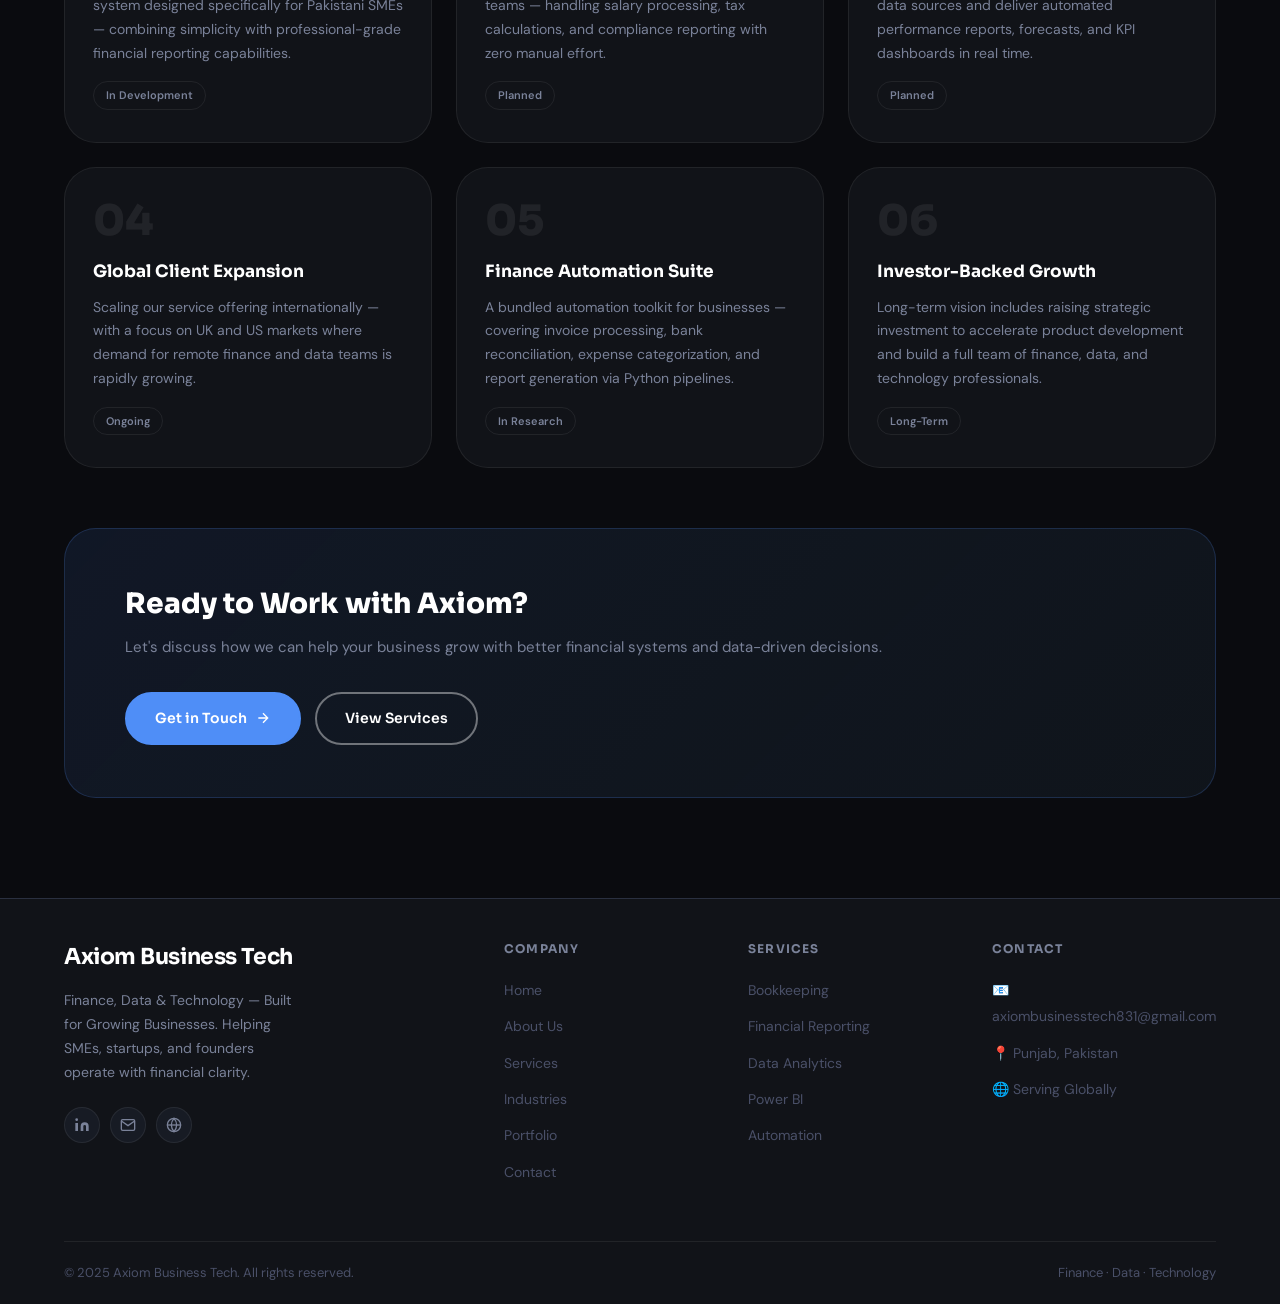
==== commit cc5baf0c: "Update about.html" ====
--- a/about.html
+++ b/about.html
@@ -441,7 +441,7 @@
                   <span class="founder-badge">ACCA Student</span>
                   <span class="founder-badge">Finance Professional</span>
                   <span class="founder-badge">Data Analyst</span>
-                  <span class="founder-badge">Entrepreneur</span>
+                  <span class="founder-badge"> Tech Entrepreneur</span>
                 </div>
                 <div class="founder-socials">
                   <a href="https://www.linkedin.com/in/iamawais1628" target="_blank" class="founder-social" aria-label="LinkedIn">
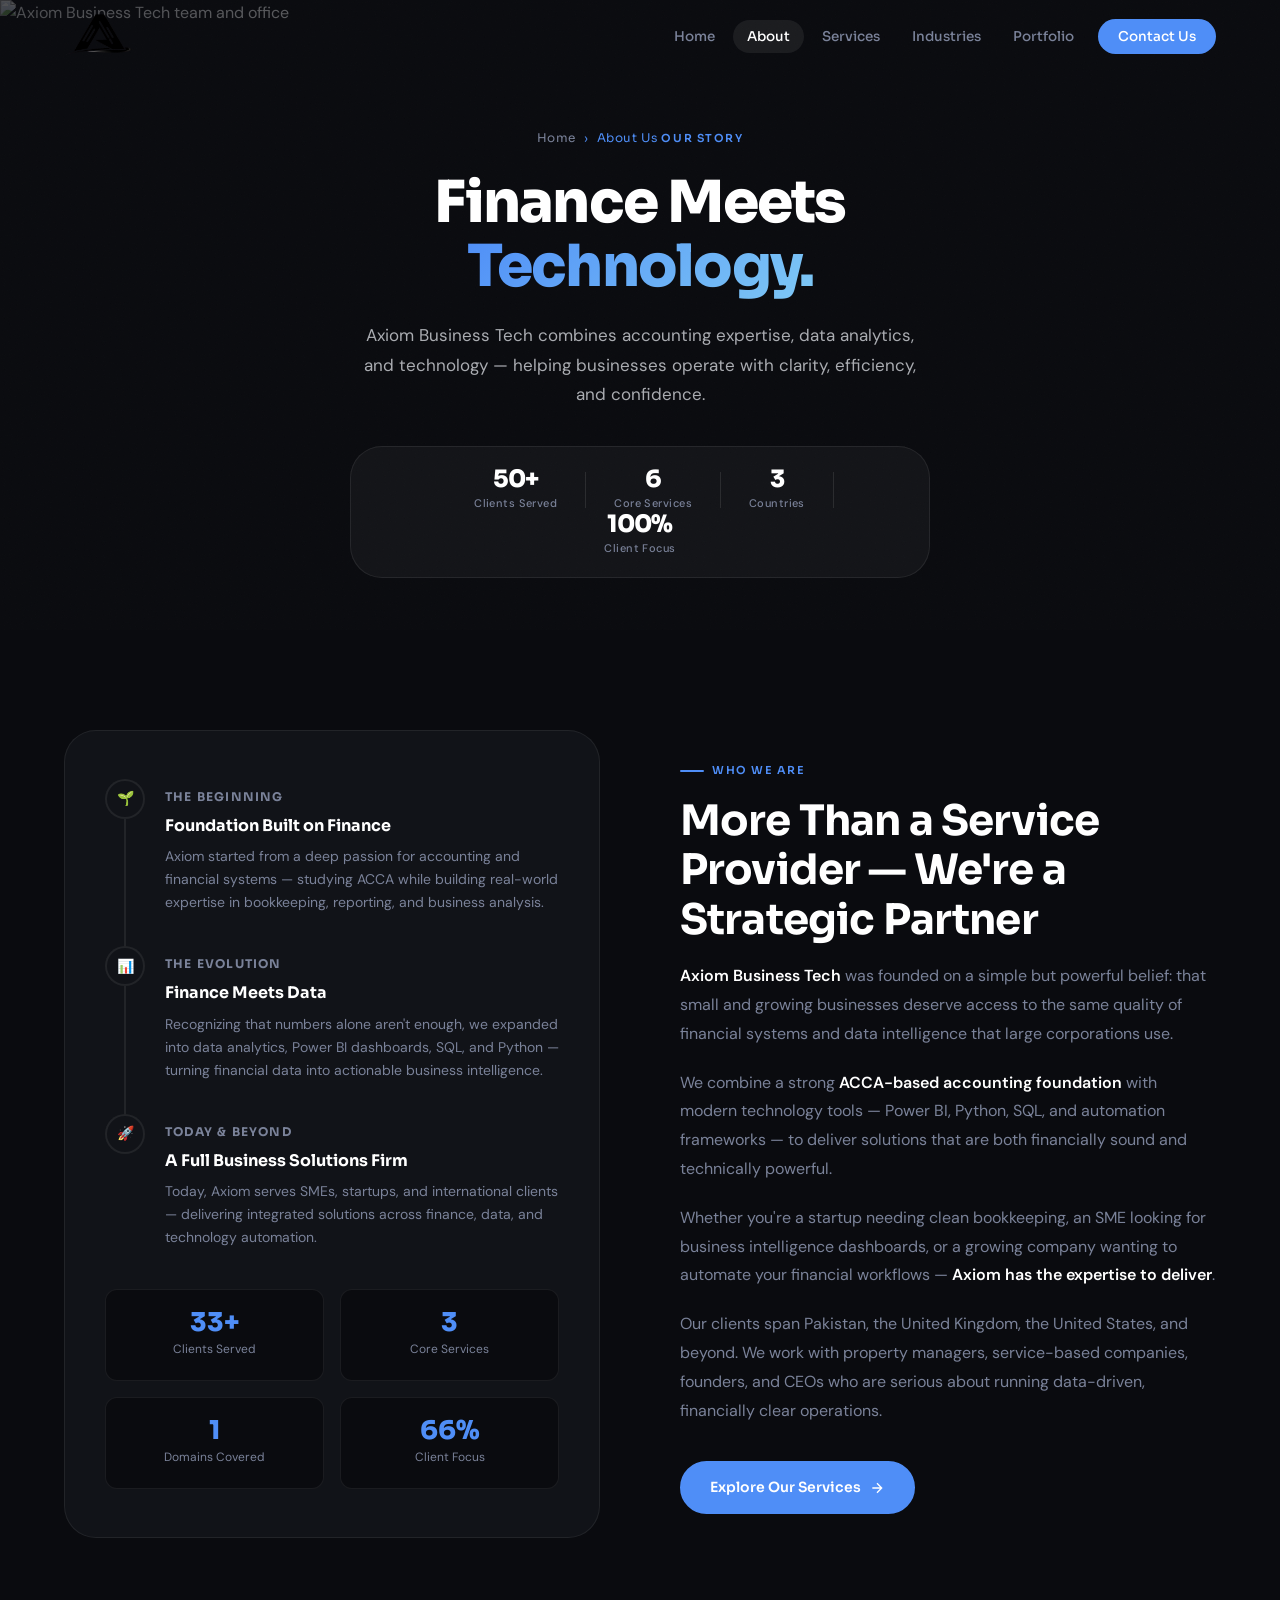
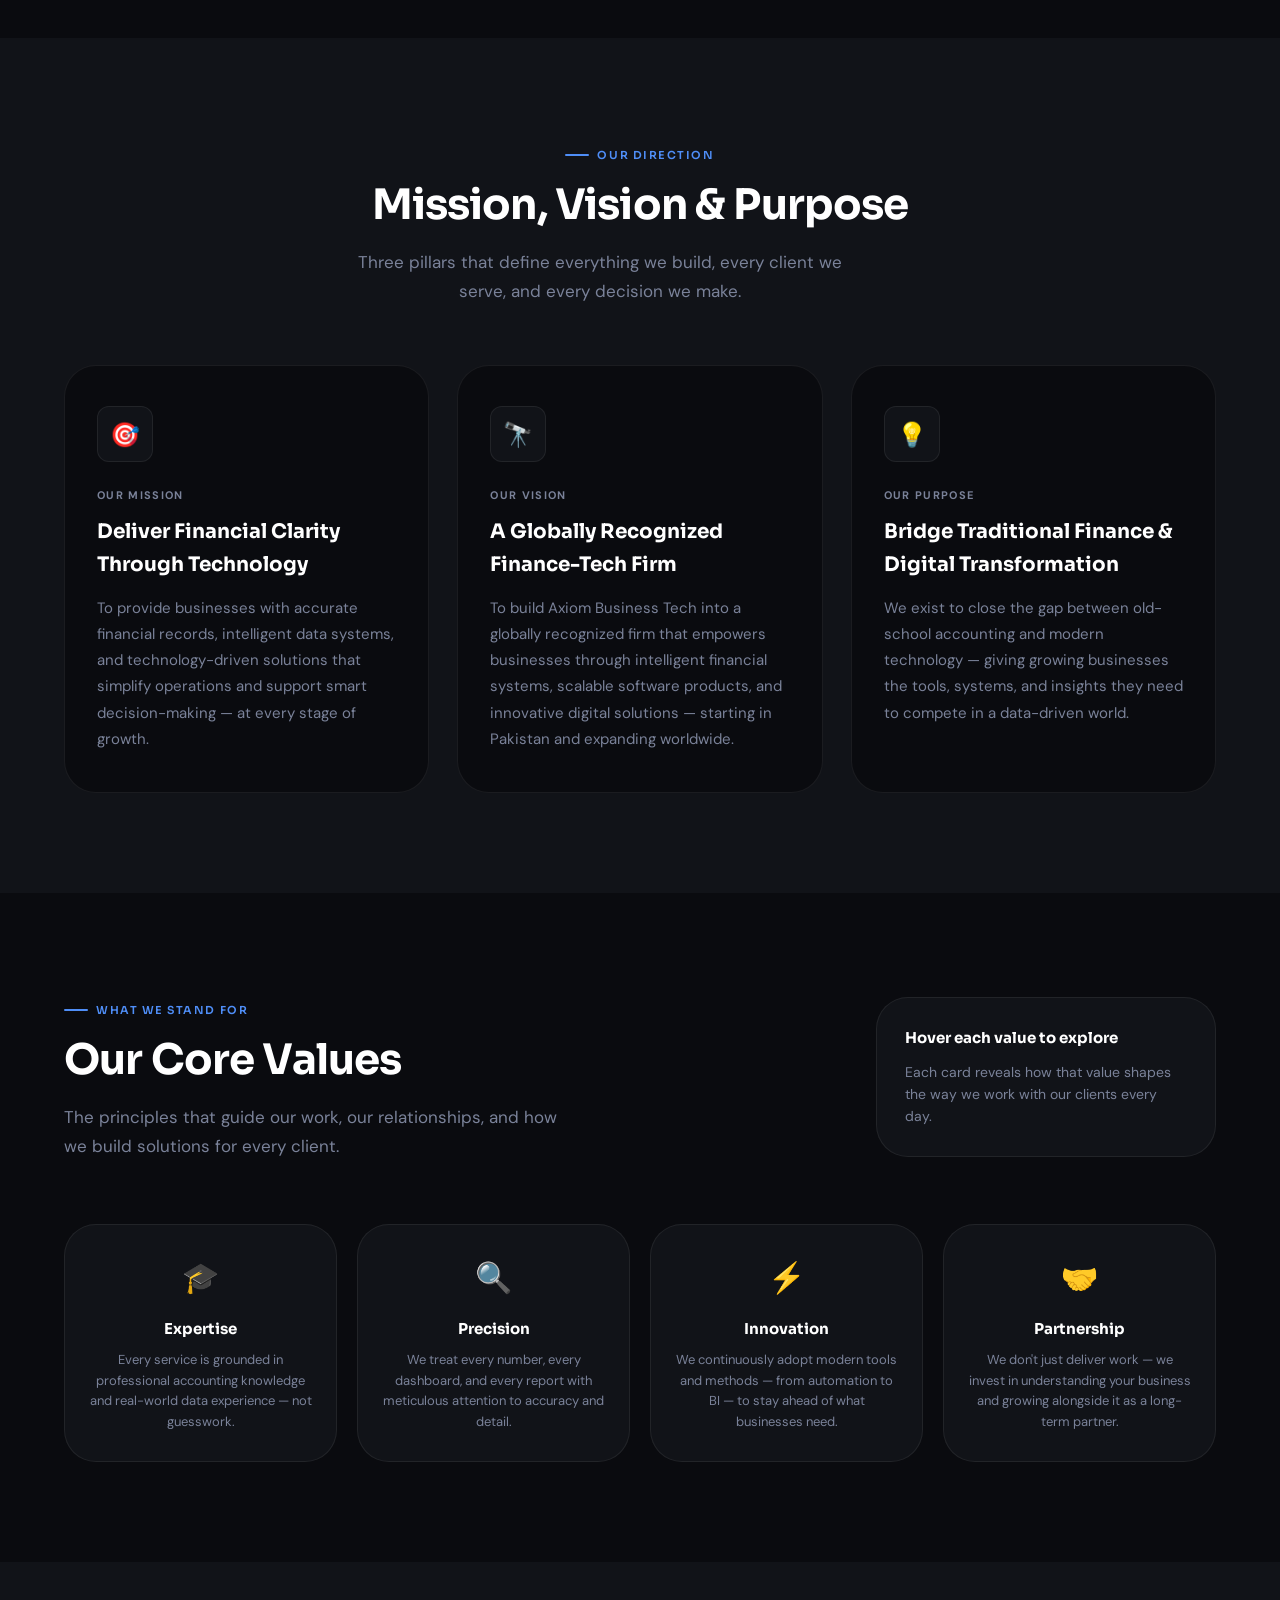
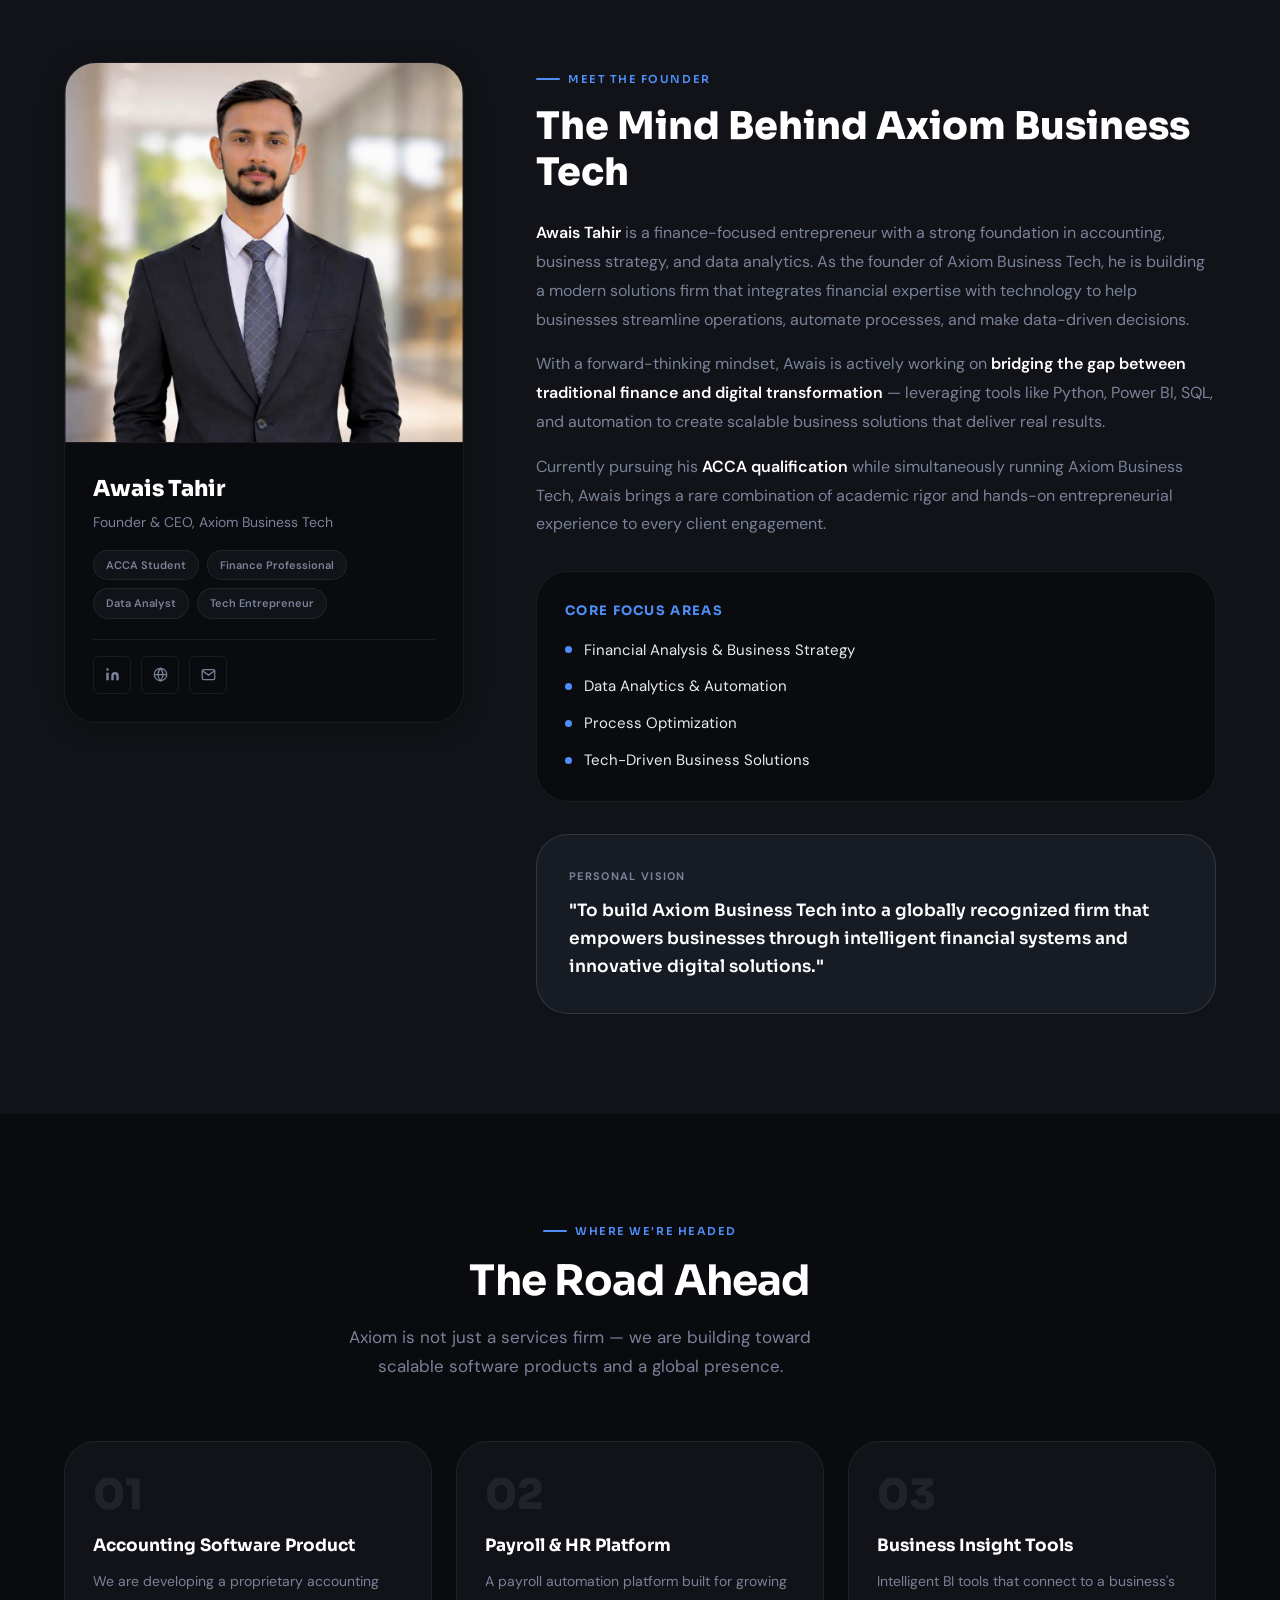
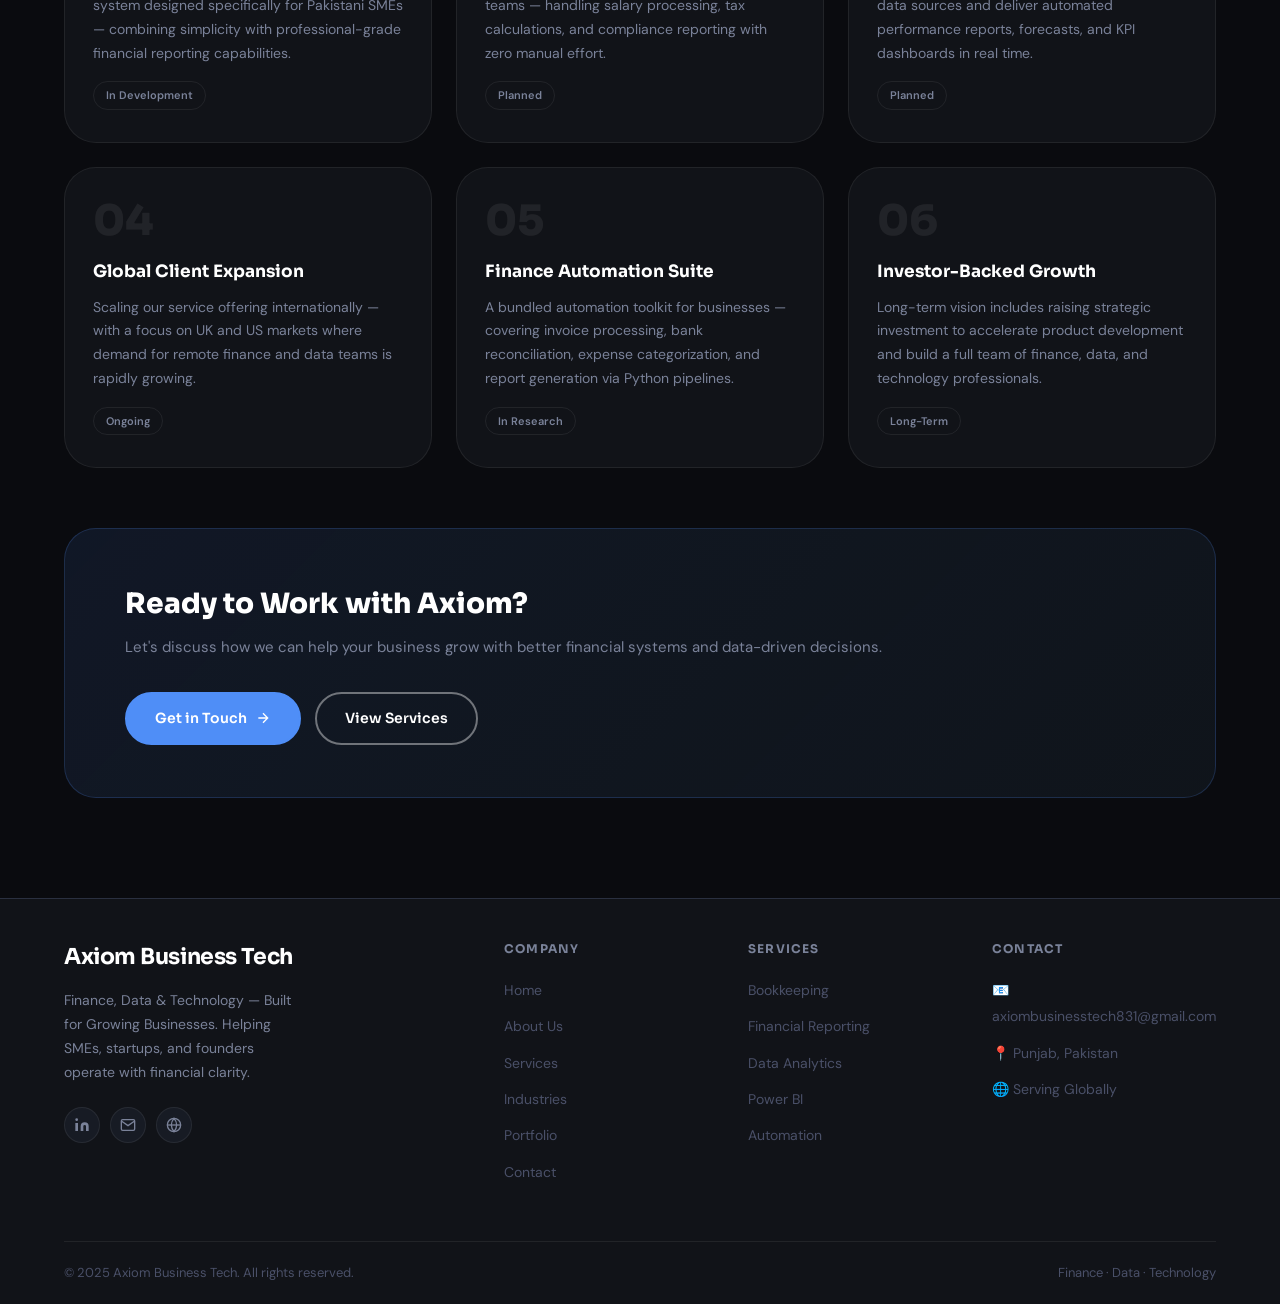
==== commit a6e954a6: "Update about.html" ====
--- a/about.html
+++ b/about.html
@@ -3,7 +3,7 @@
 <head>
   <meta charset="UTF-8" />
   <meta name="viewport" content="width=device-width, initial-scale=1.0" />
-  <link rel="icon" href="Assets/axiomlogo.png" type="image/png">
+  <link rel="icon" href="Assets/axiomlogo.jpg" type="image/png">
   <title>About Us — Axiom Business Tech</title>
   <meta name="description" content="Learn about Axiom Business Tech — our story, mission, vision, and the founder behind the company. A modern finance, data and technology firm built for growing businesses." />
   <meta name="keywords" content="Axiom Business Tech, about us, Awais Tahir, ACCA, finance technology, data analytics, business solutions Pakistan" />
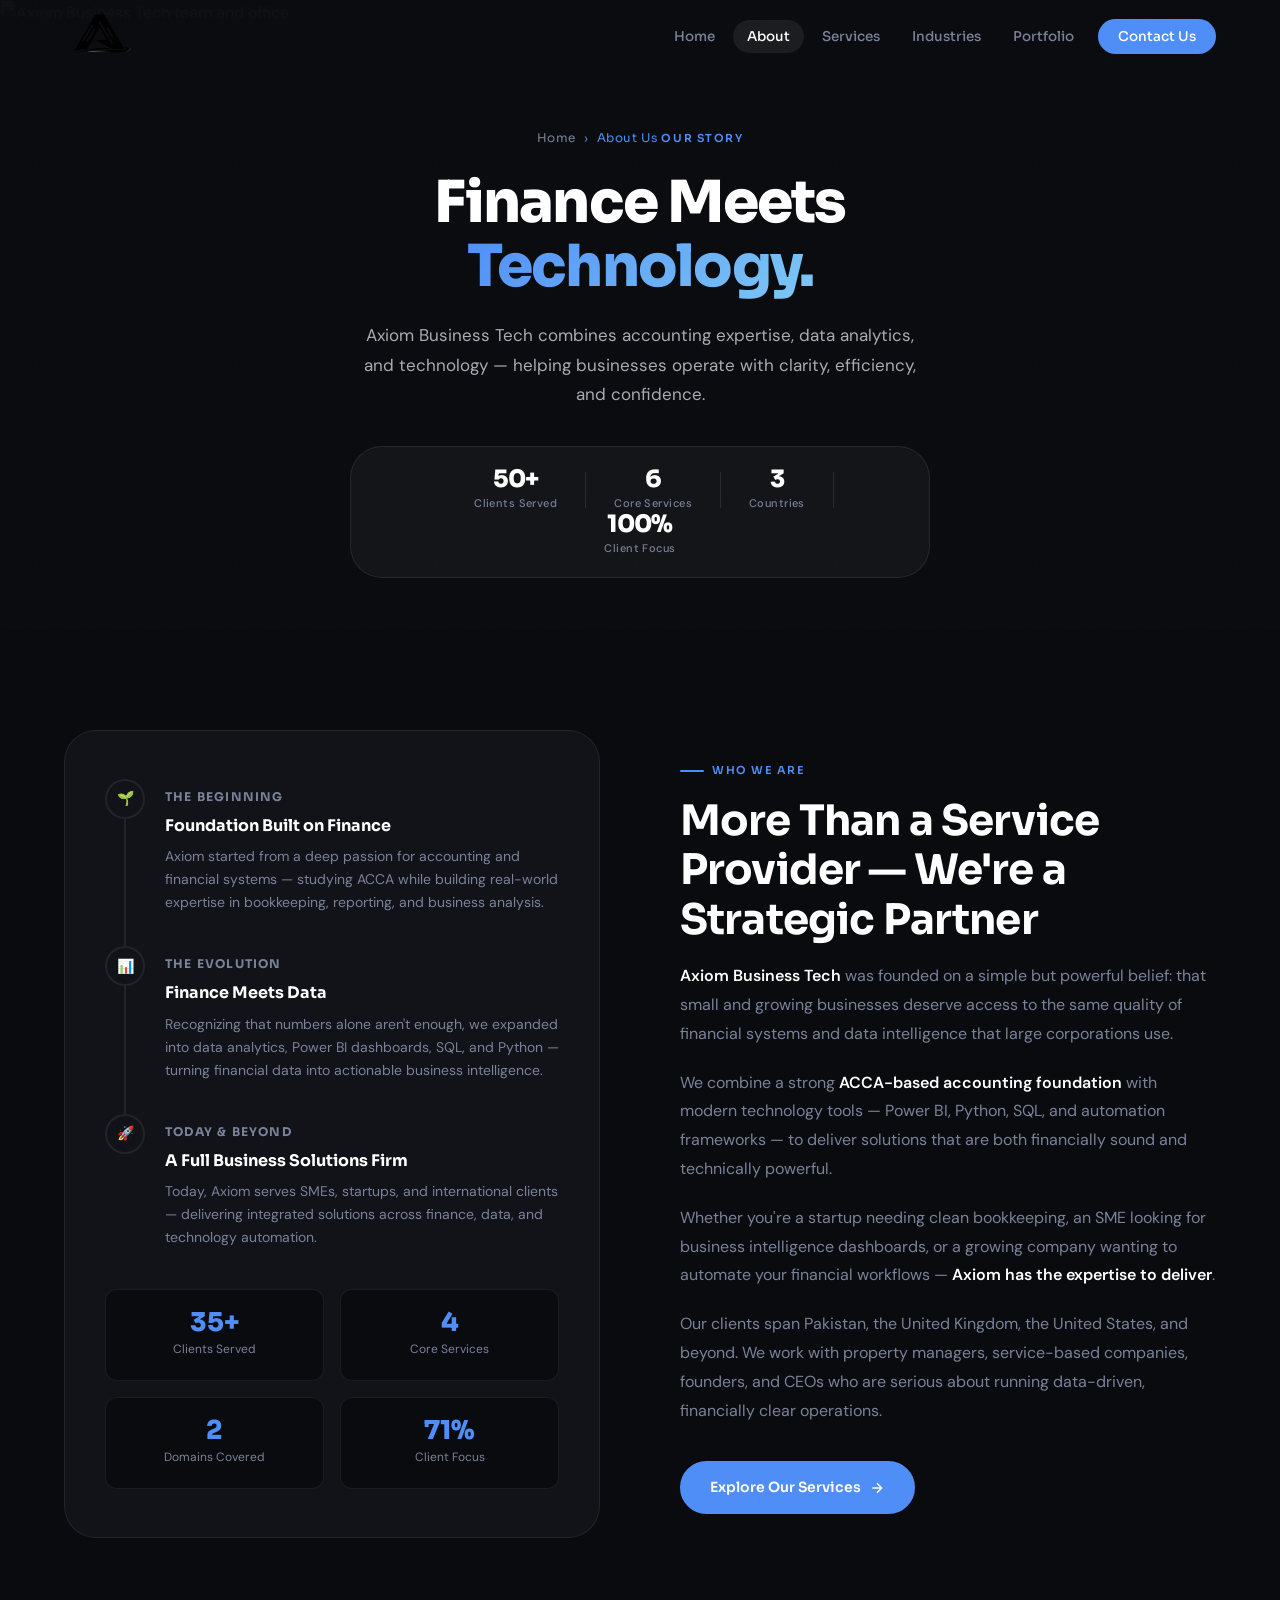
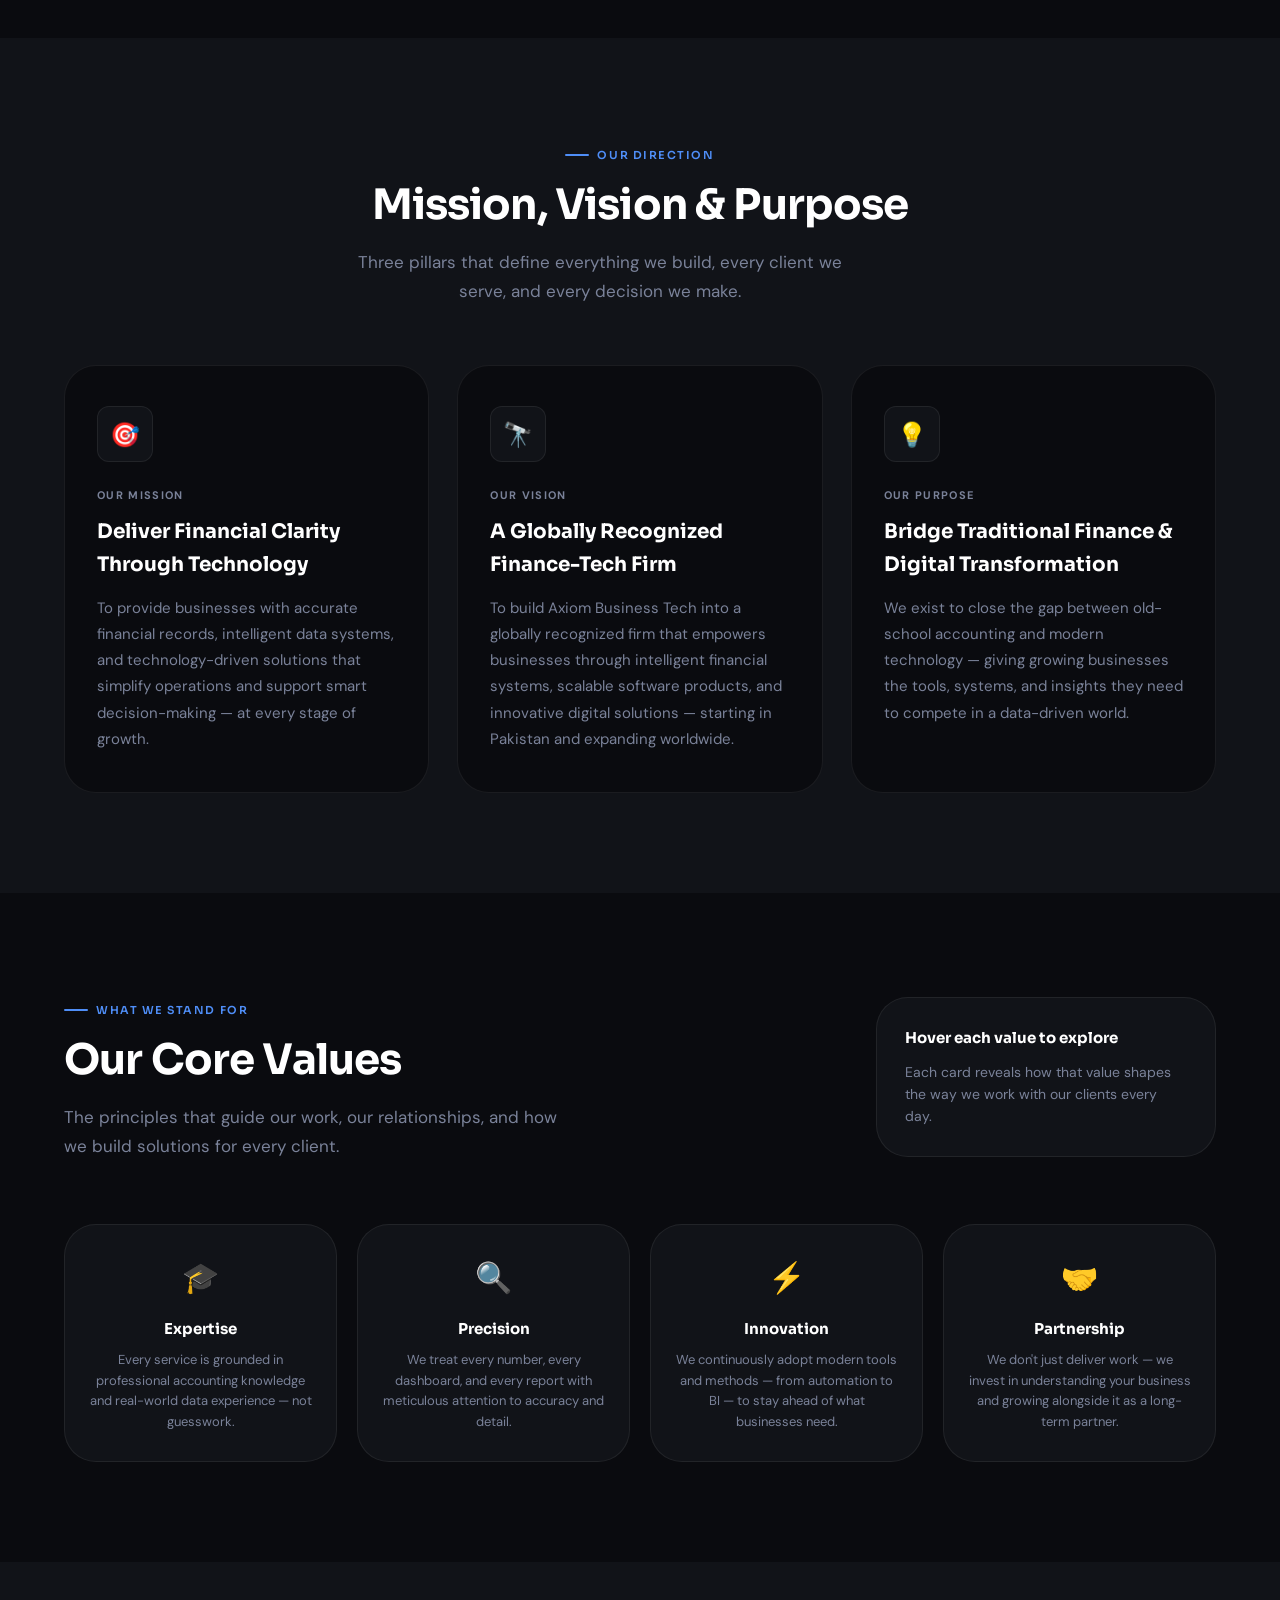
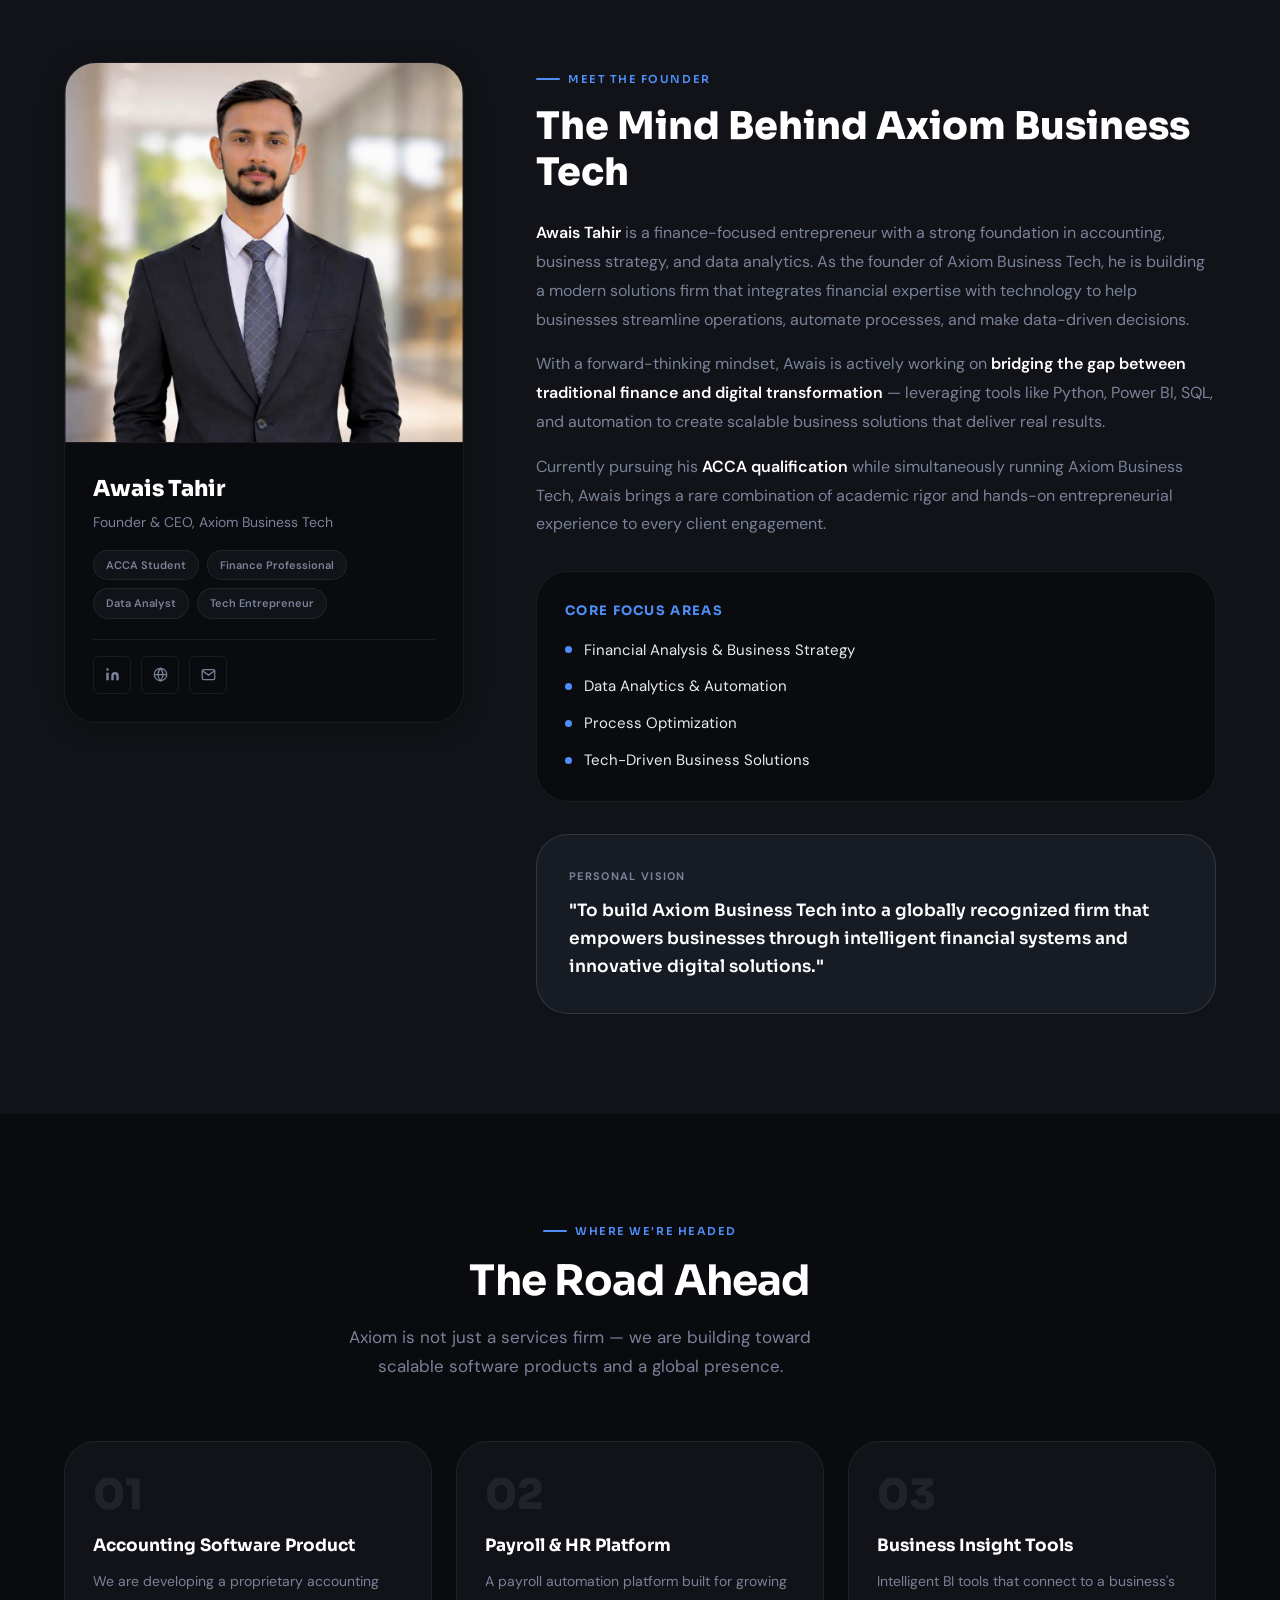
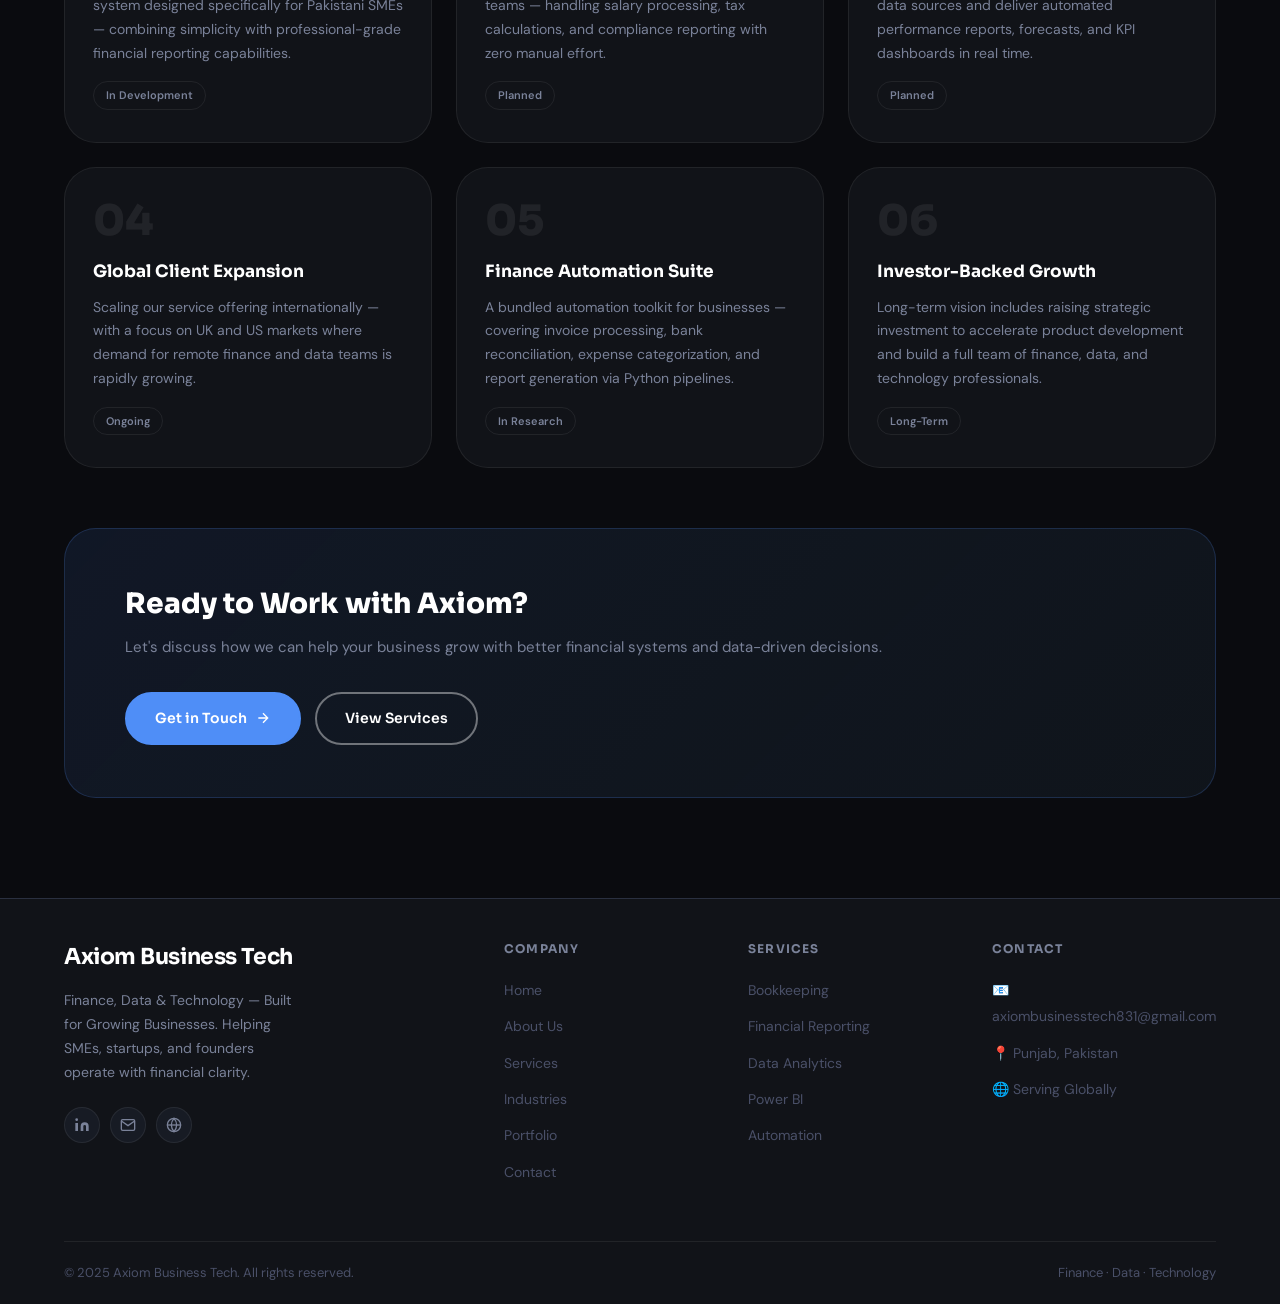
==== commit d8445495: "Update about.html" ====
--- a/about.html
+++ b/about.html
@@ -33,7 +33,7 @@
     .about-hero-bg img {
       width: 100%; height: 100%;
       object-fit: cover; object-position: center;
-      filter: brightness(0.80) saturate(0.6);
+      filter: brightness(0.10) saturate(0.6);
     }
     .about-hero-overlay {
       position: absolute; inset: 0;
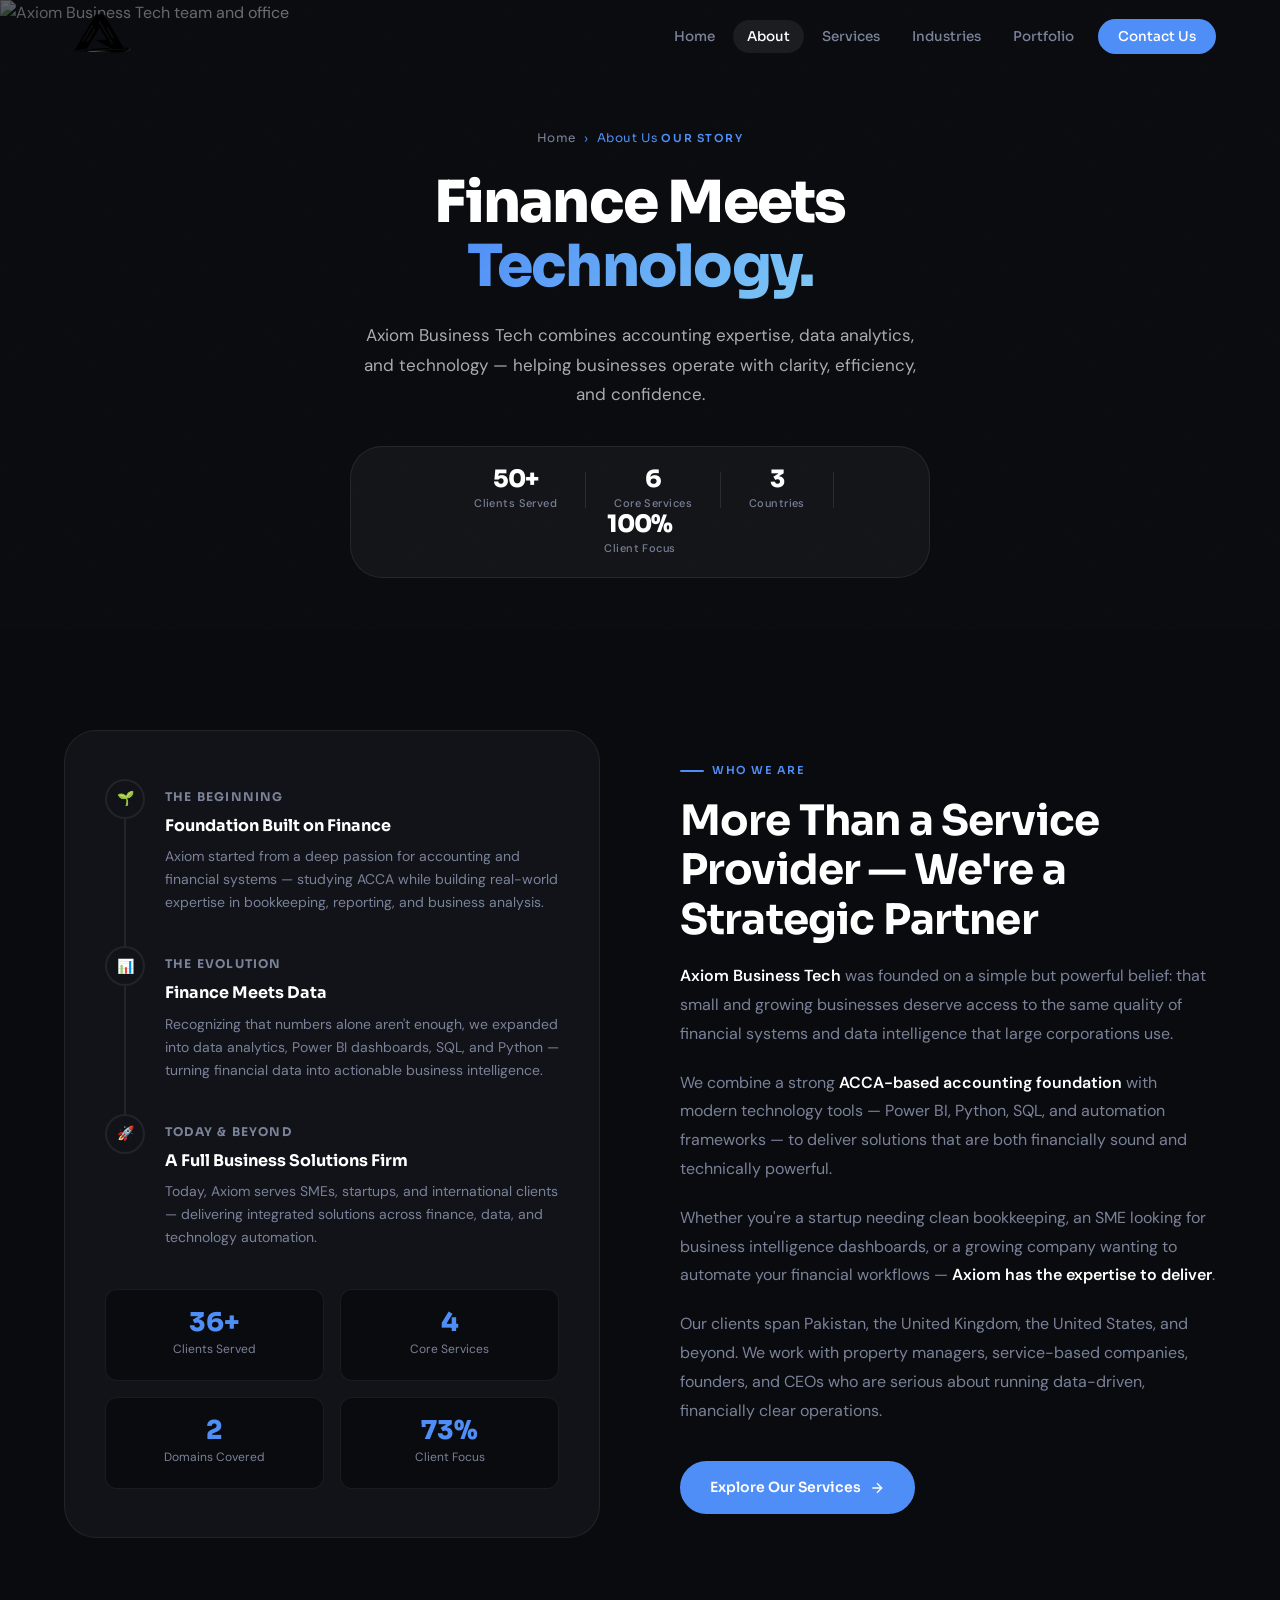
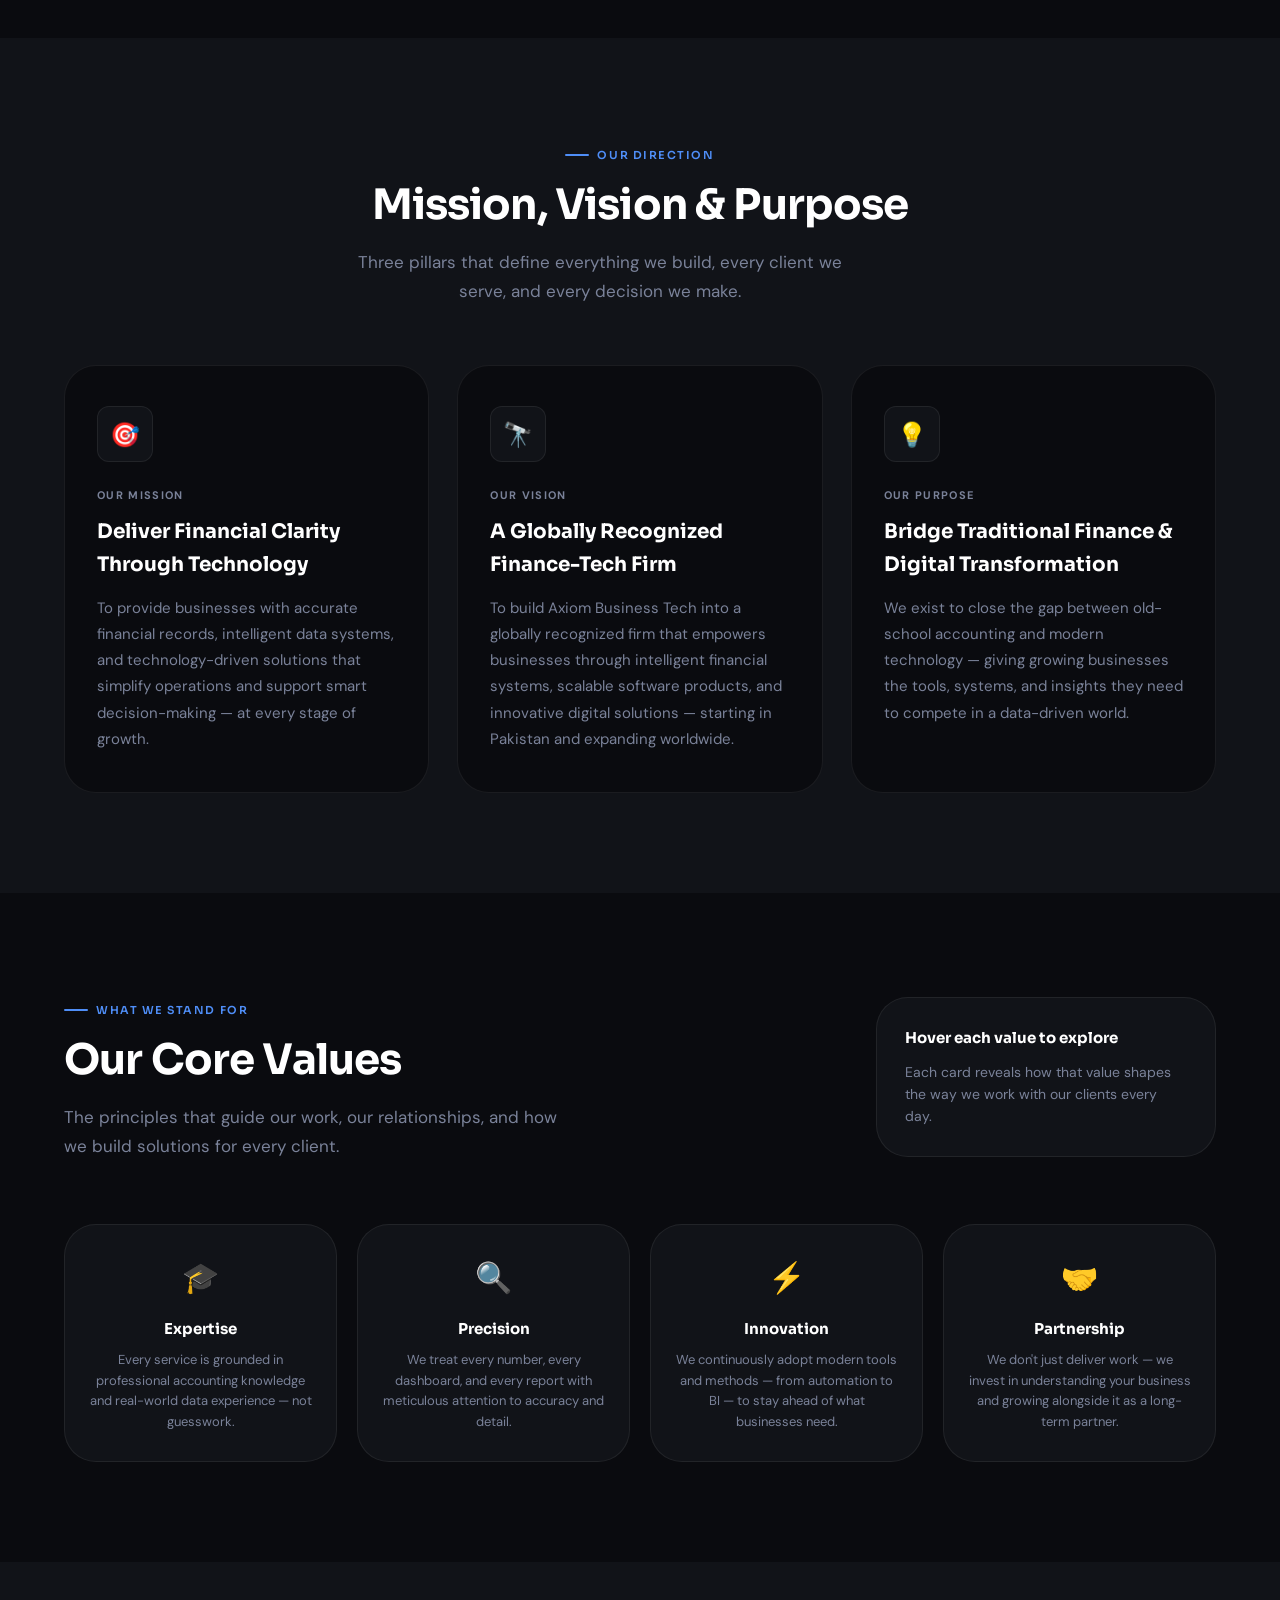
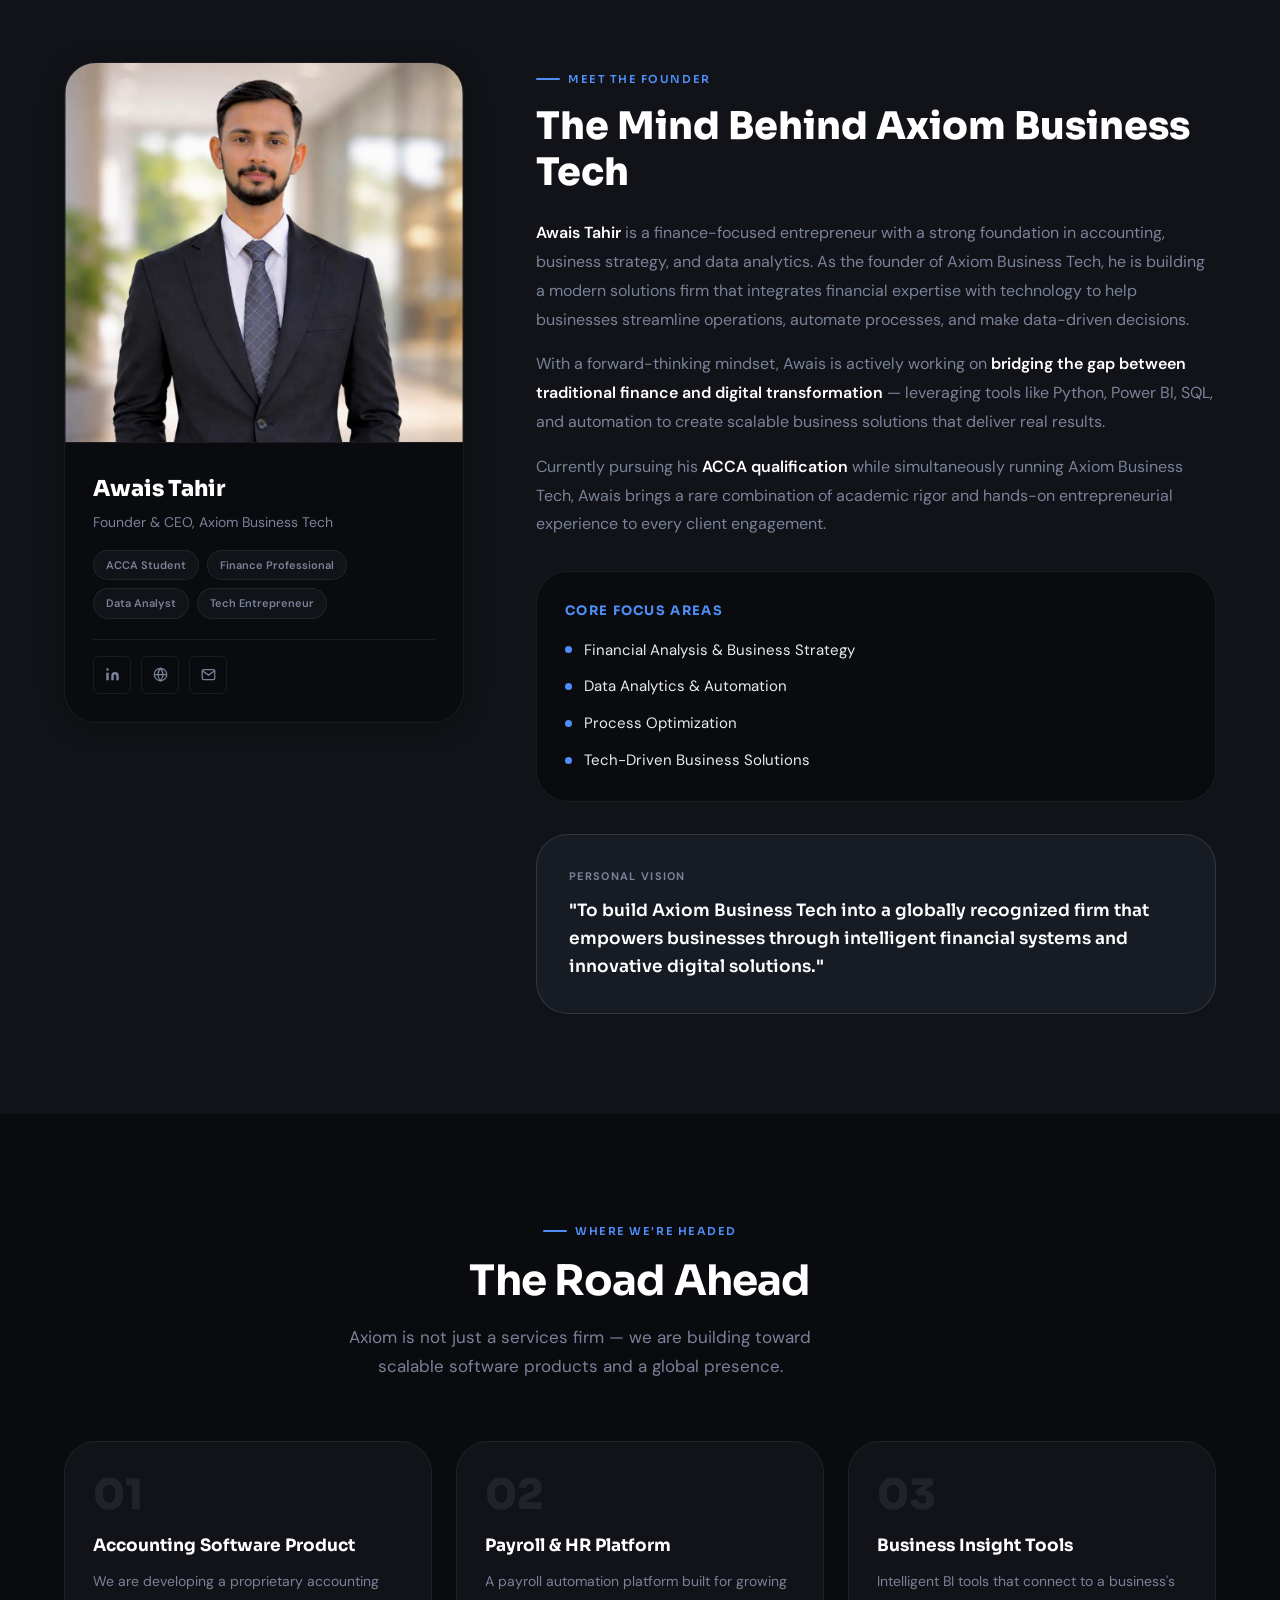
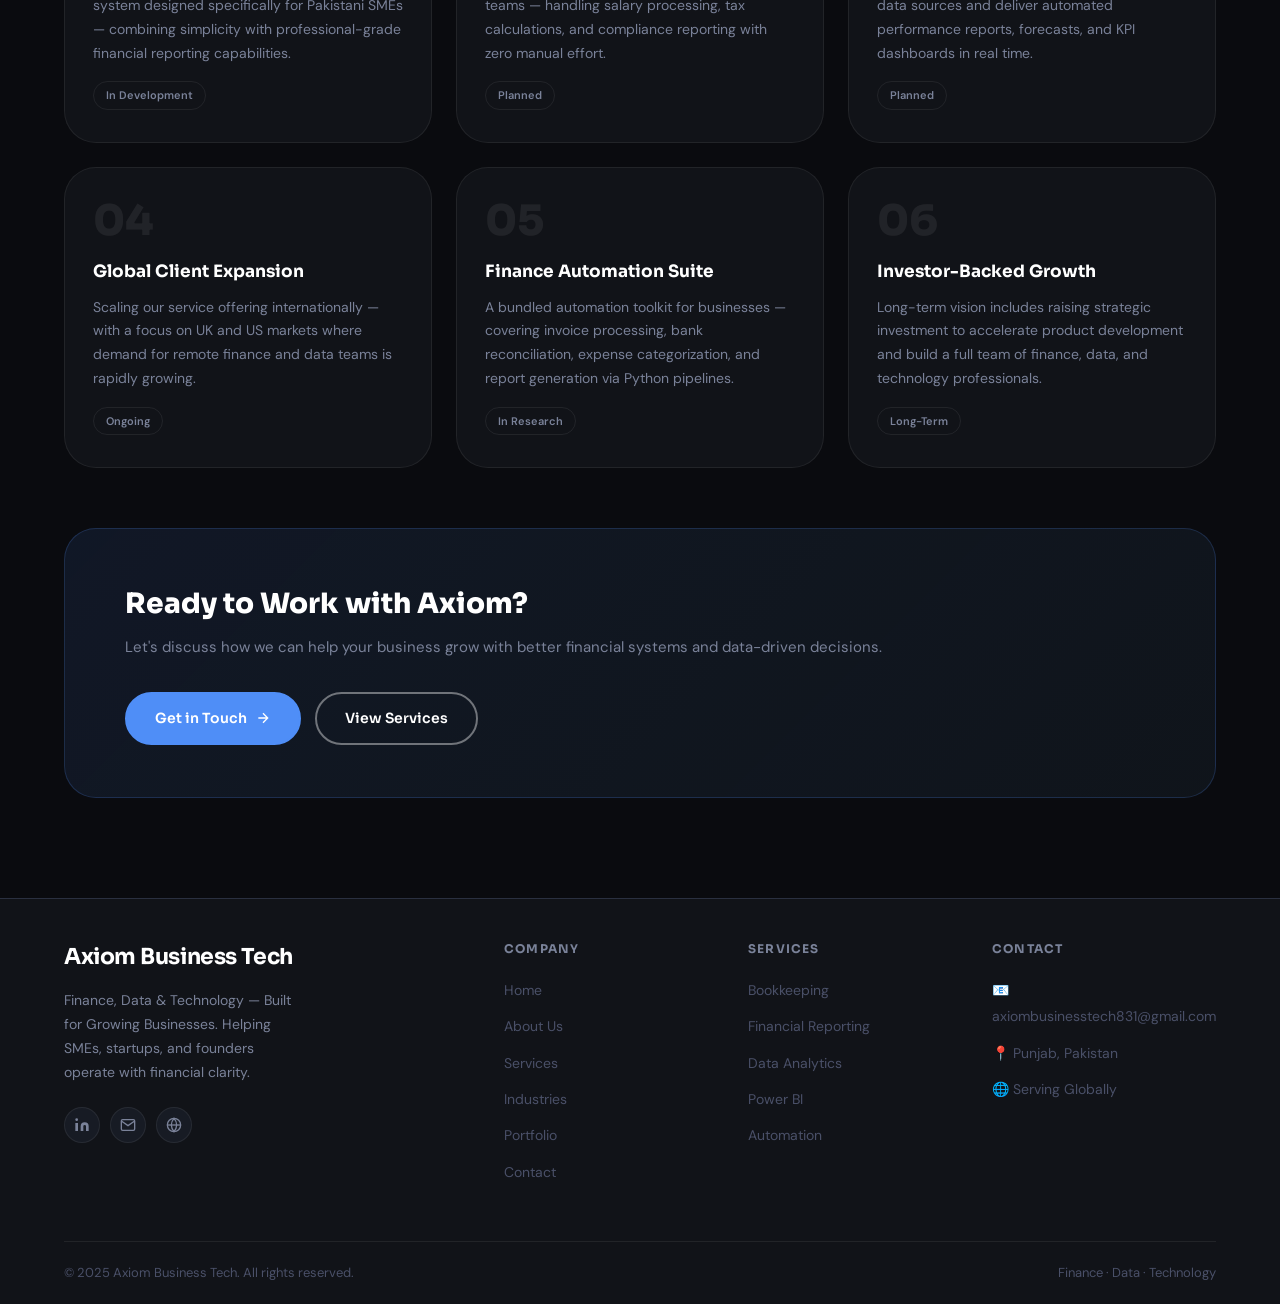
==== commit 293dbe4b: "Update about.html" ====
--- a/about.html
+++ b/about.html
@@ -33,7 +33,7 @@
     .about-hero-bg img {
       width: 100%; height: 100%;
       object-fit: cover; object-position: center;
-      filter: brightness(0.10) saturate(0.6);
+      filter: brightness(1.0) saturate(0.6);
     }
     .about-hero-overlay {
       position: absolute; inset: 0;
